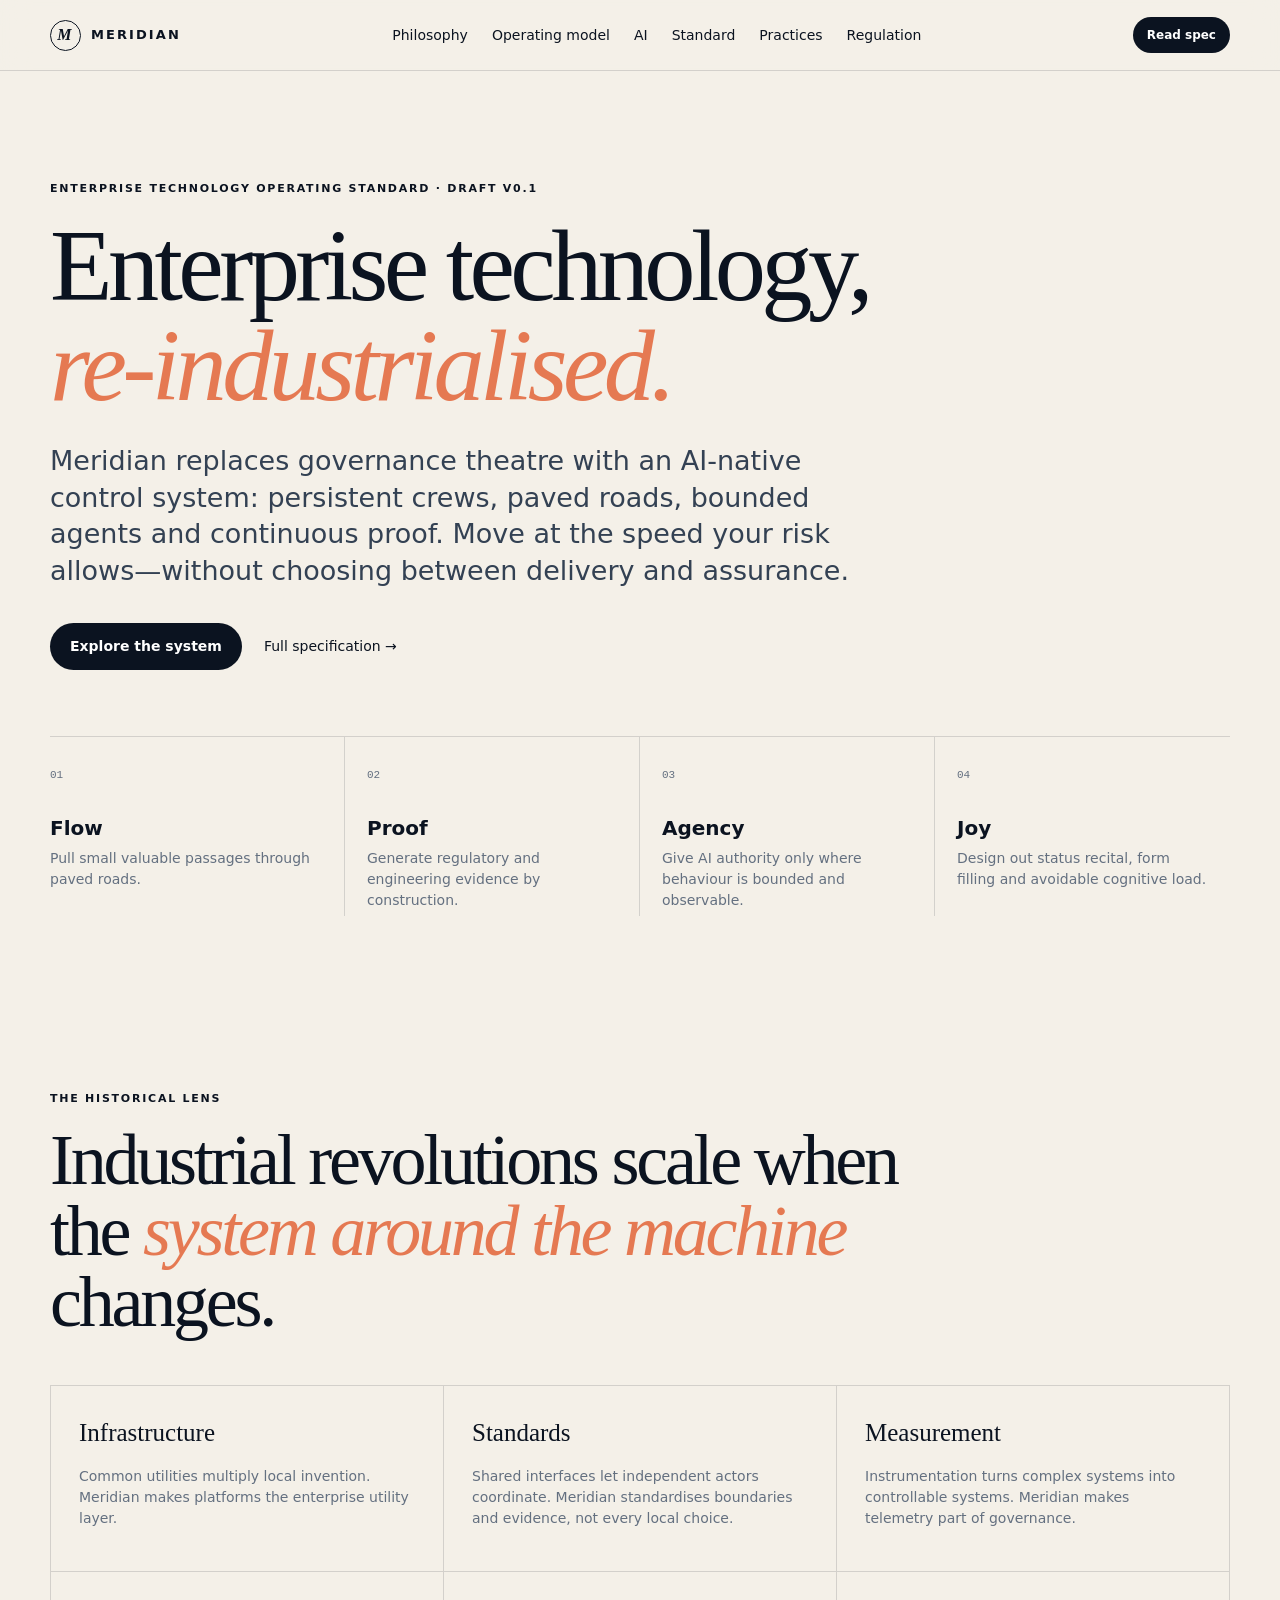
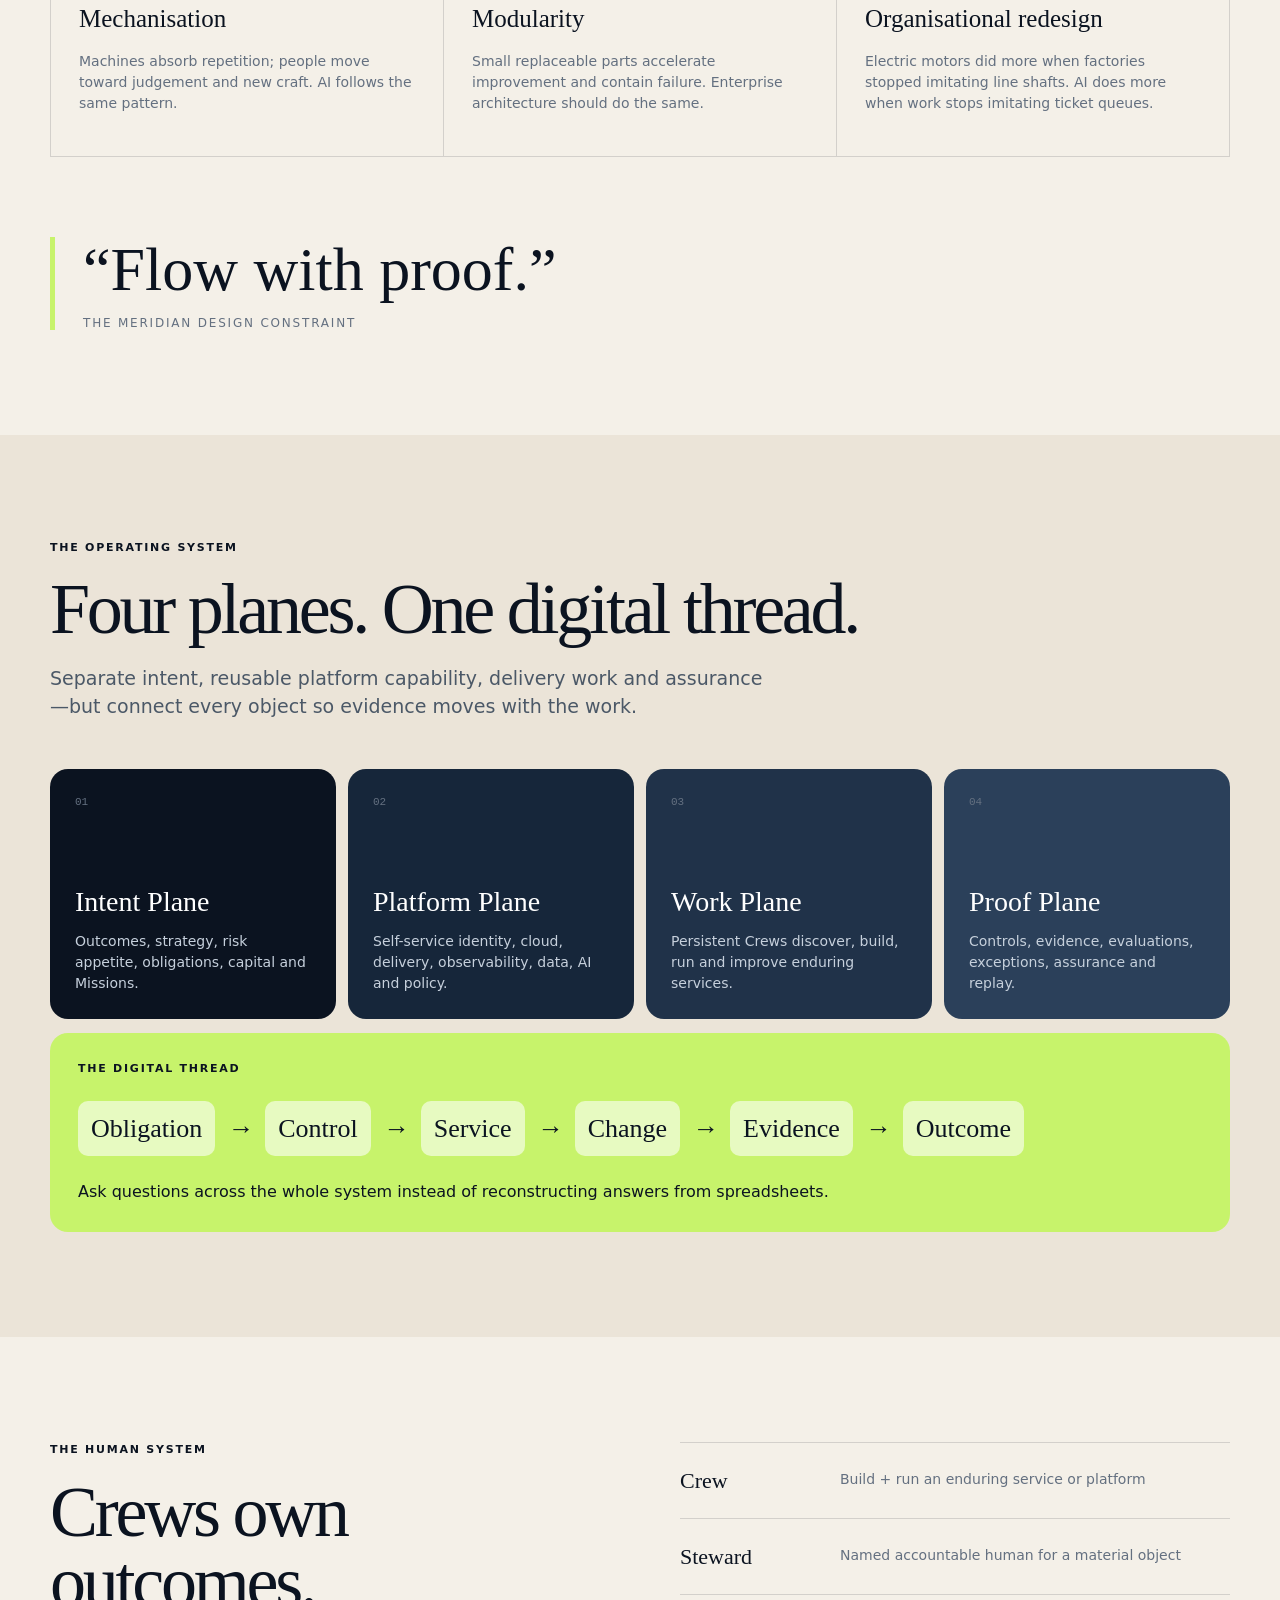
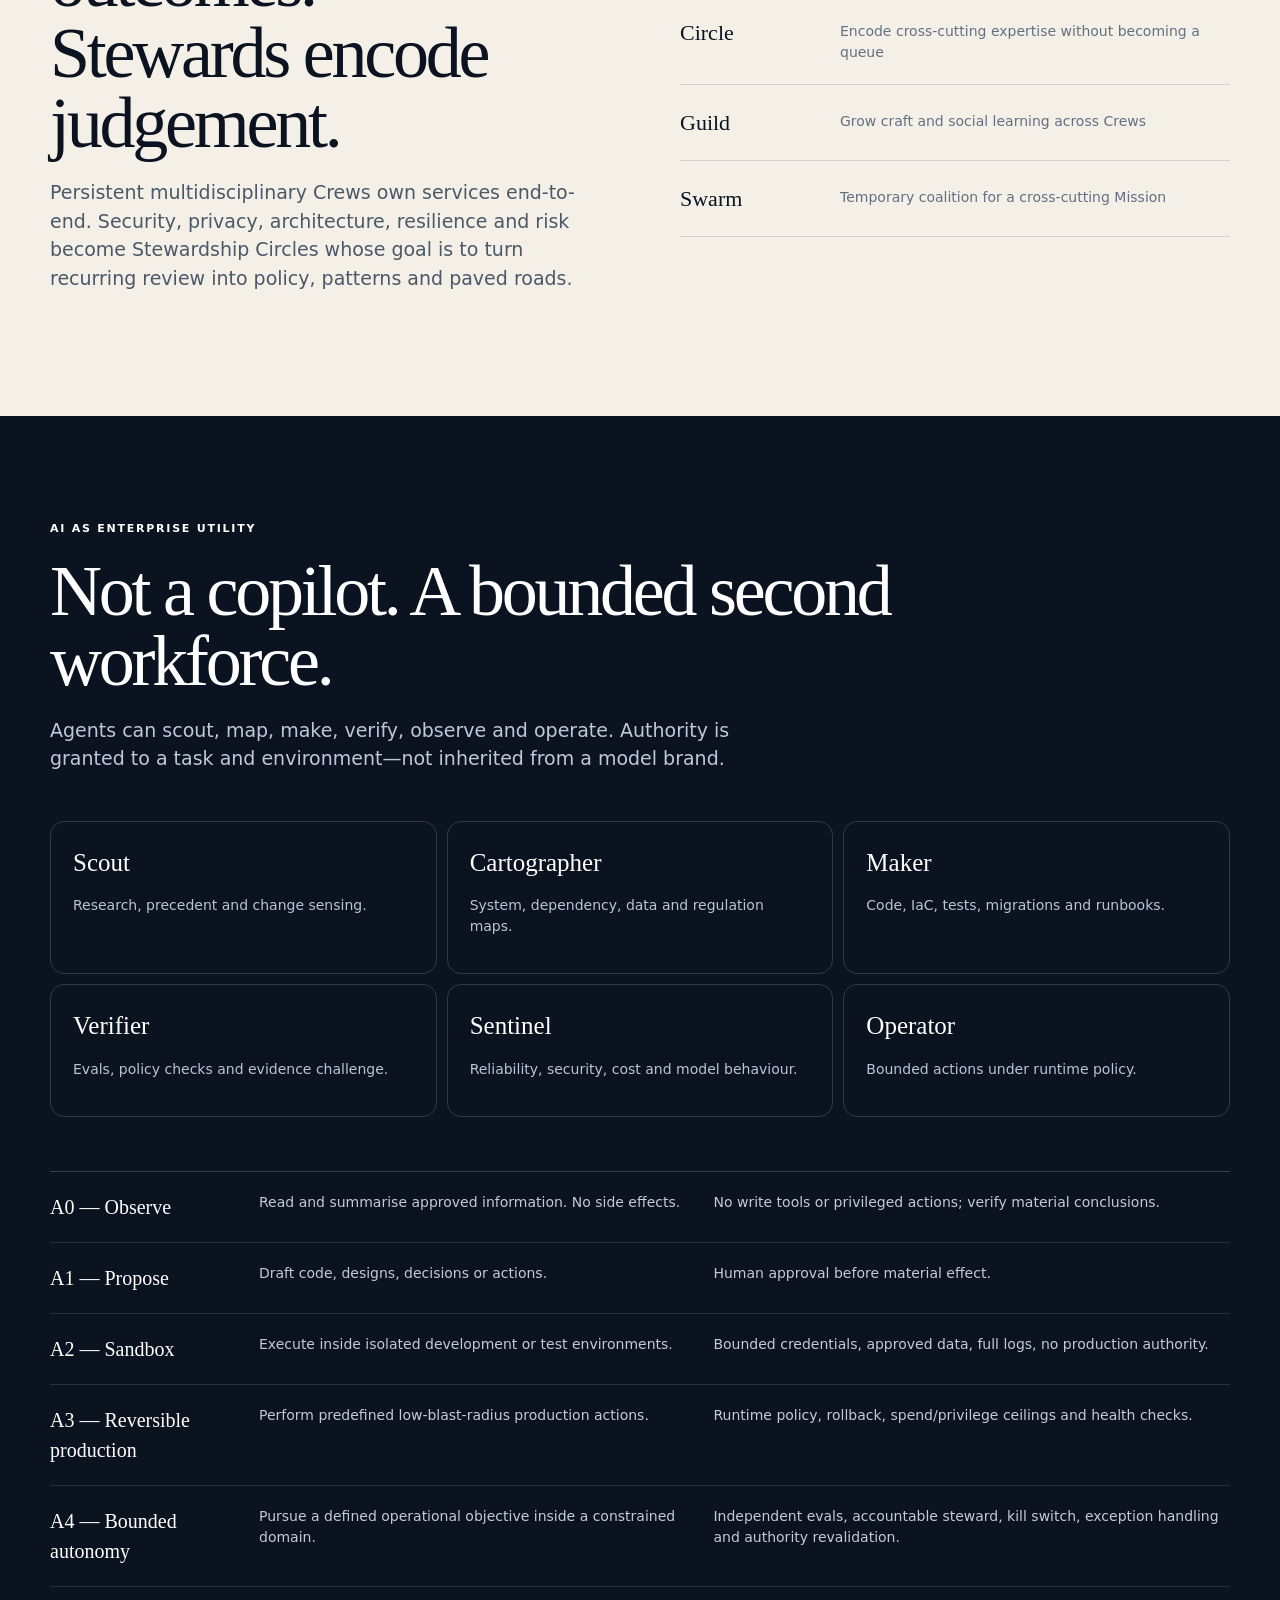
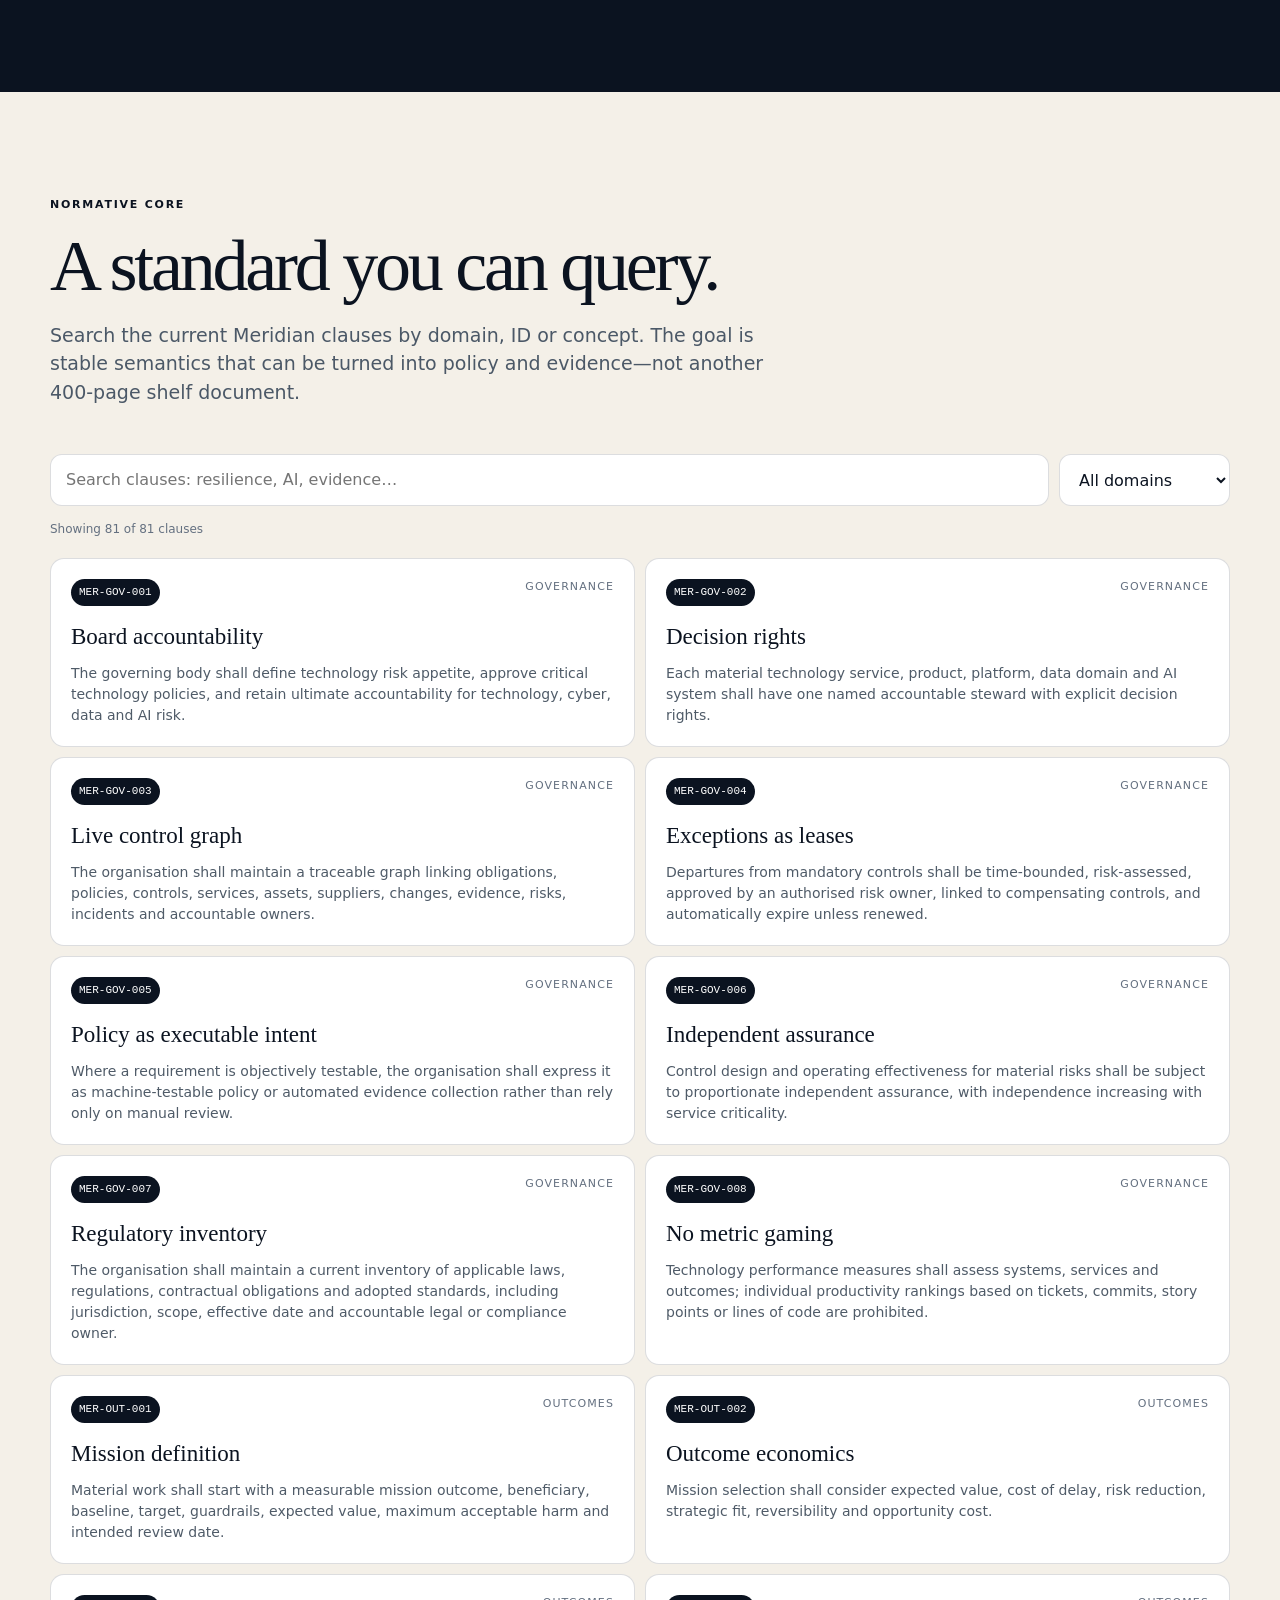
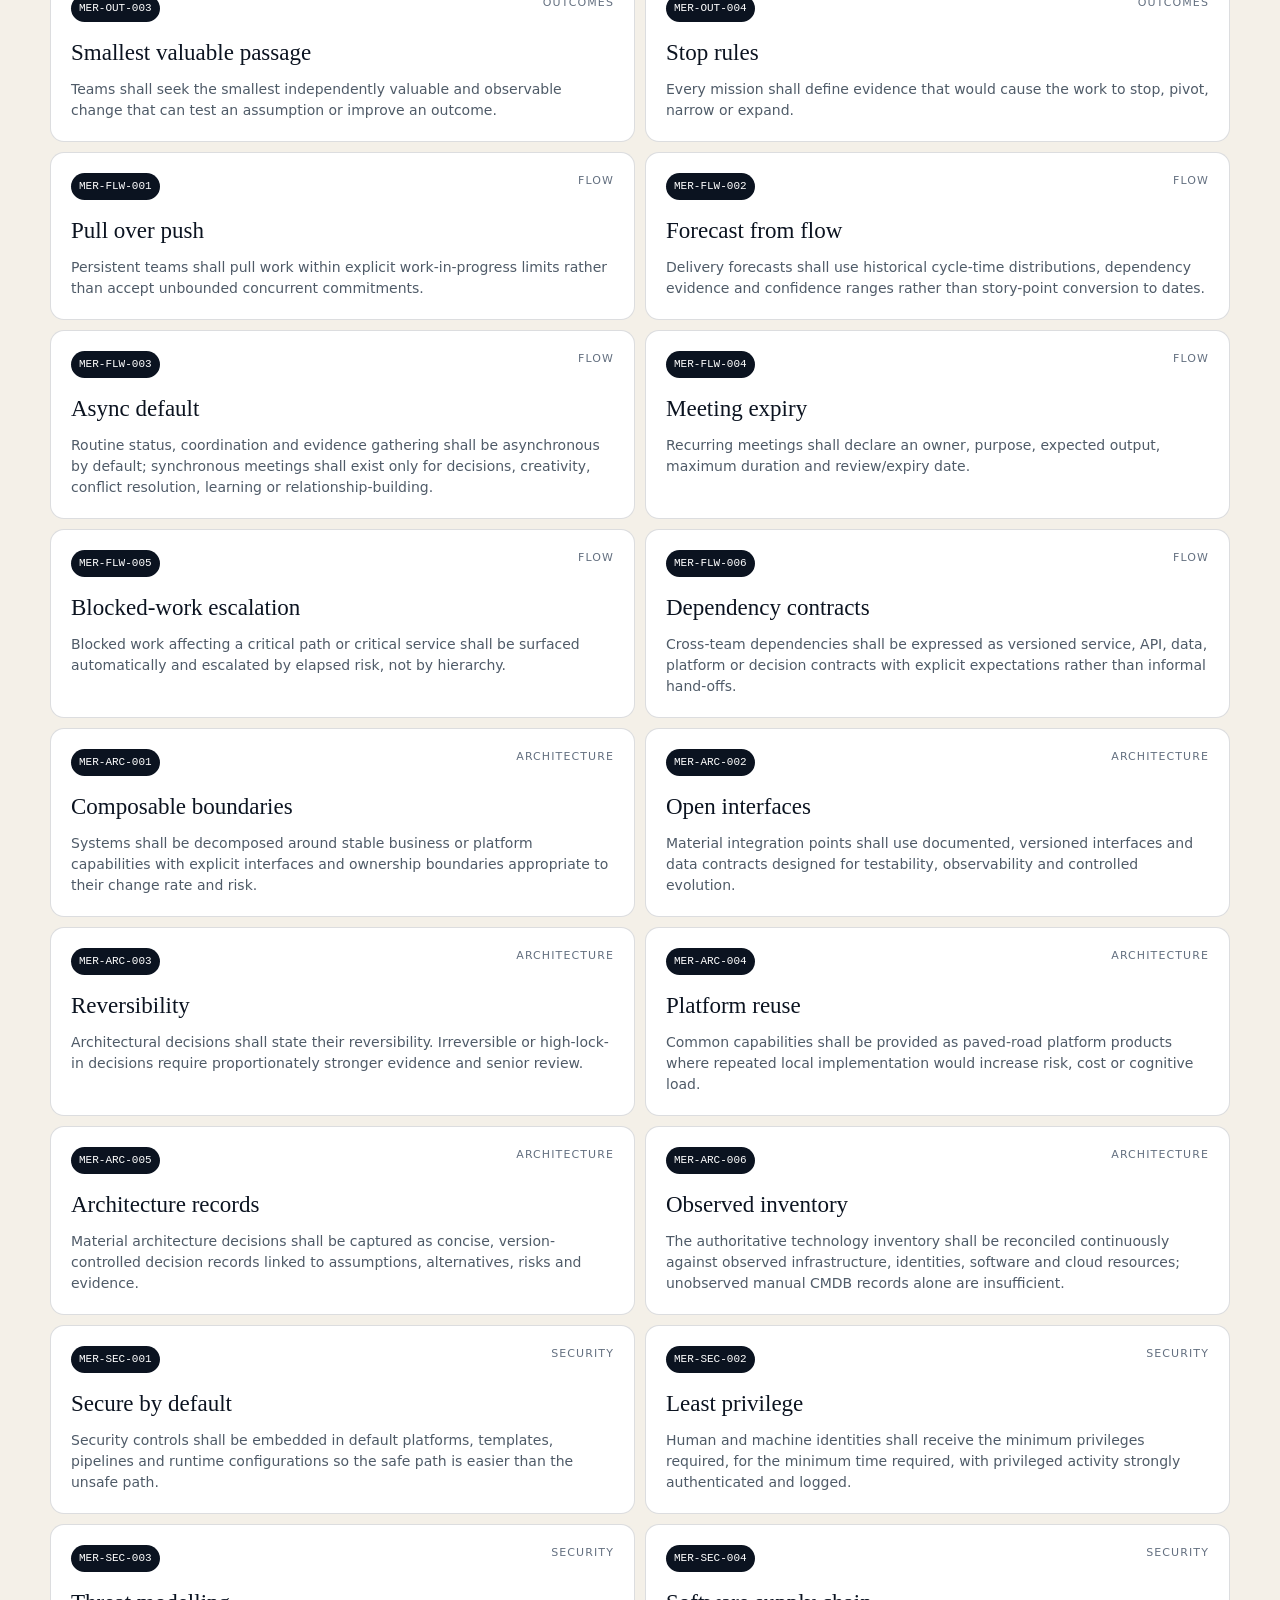
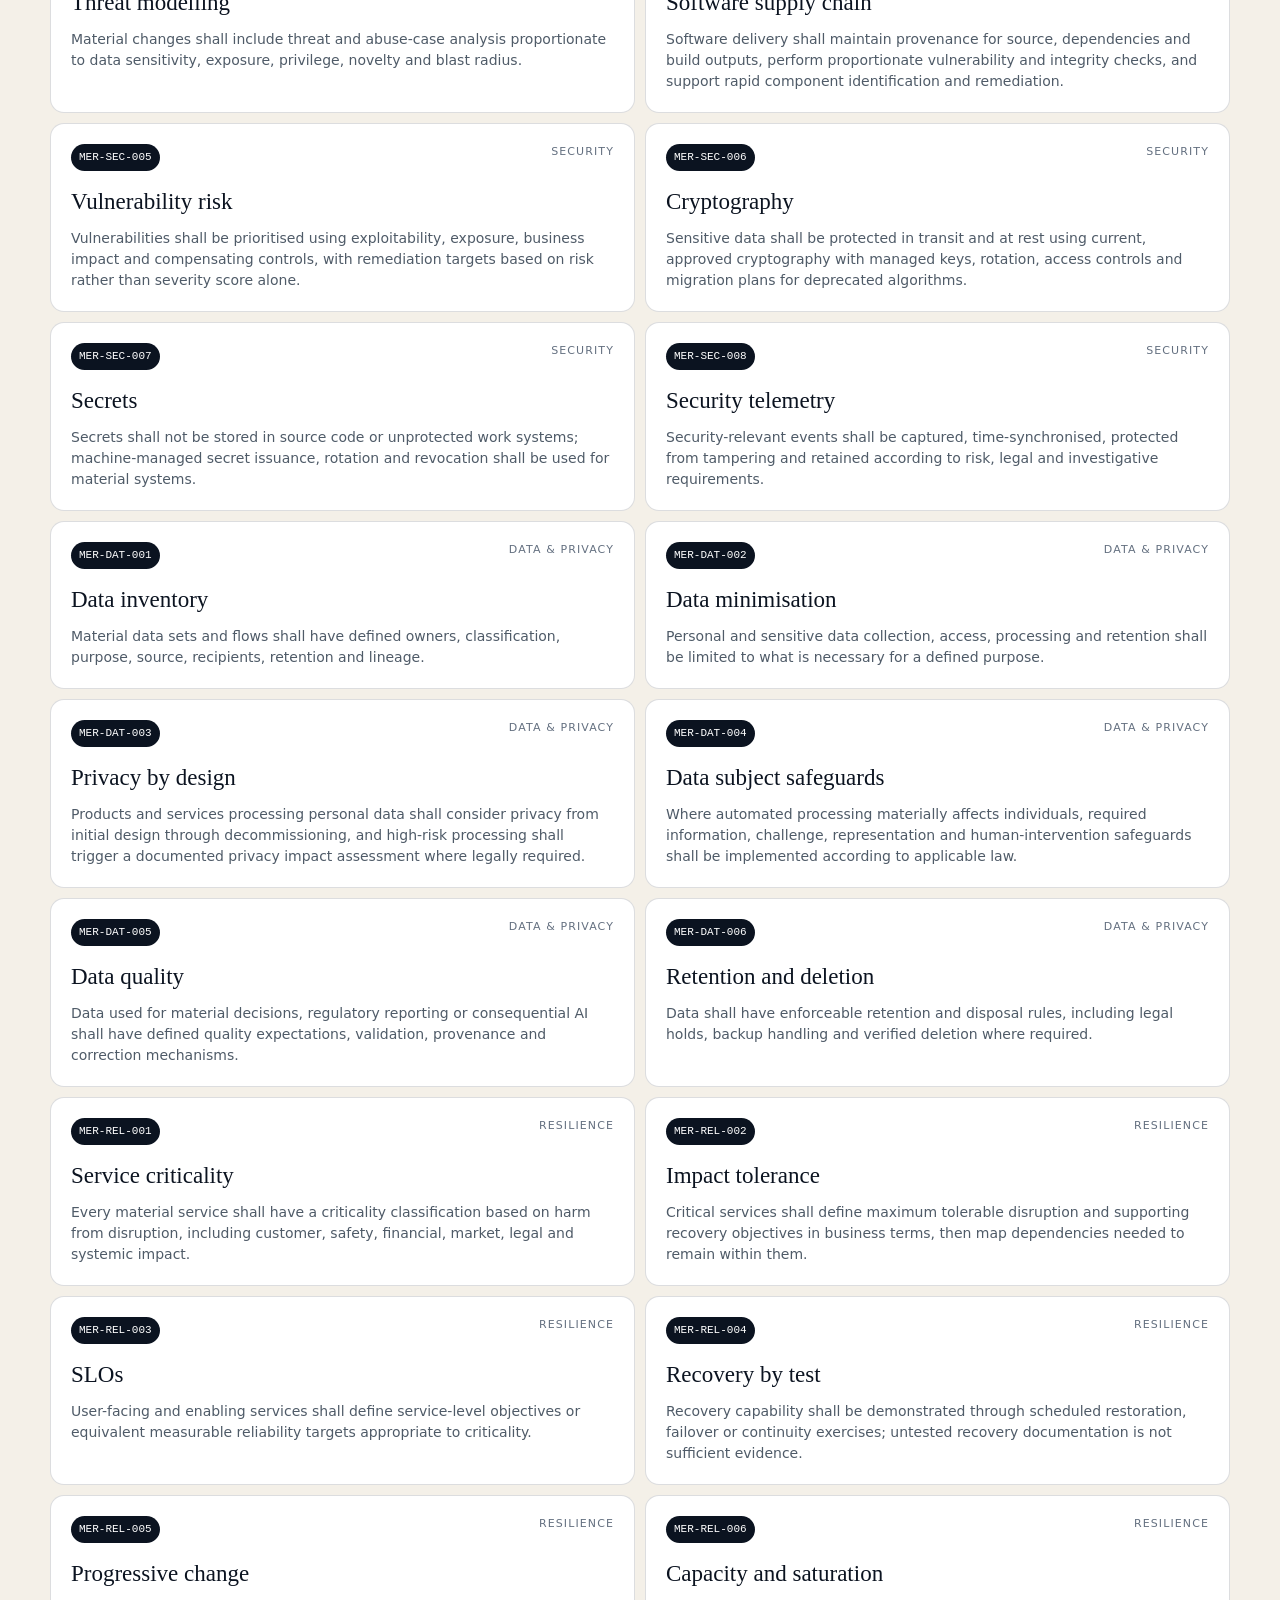
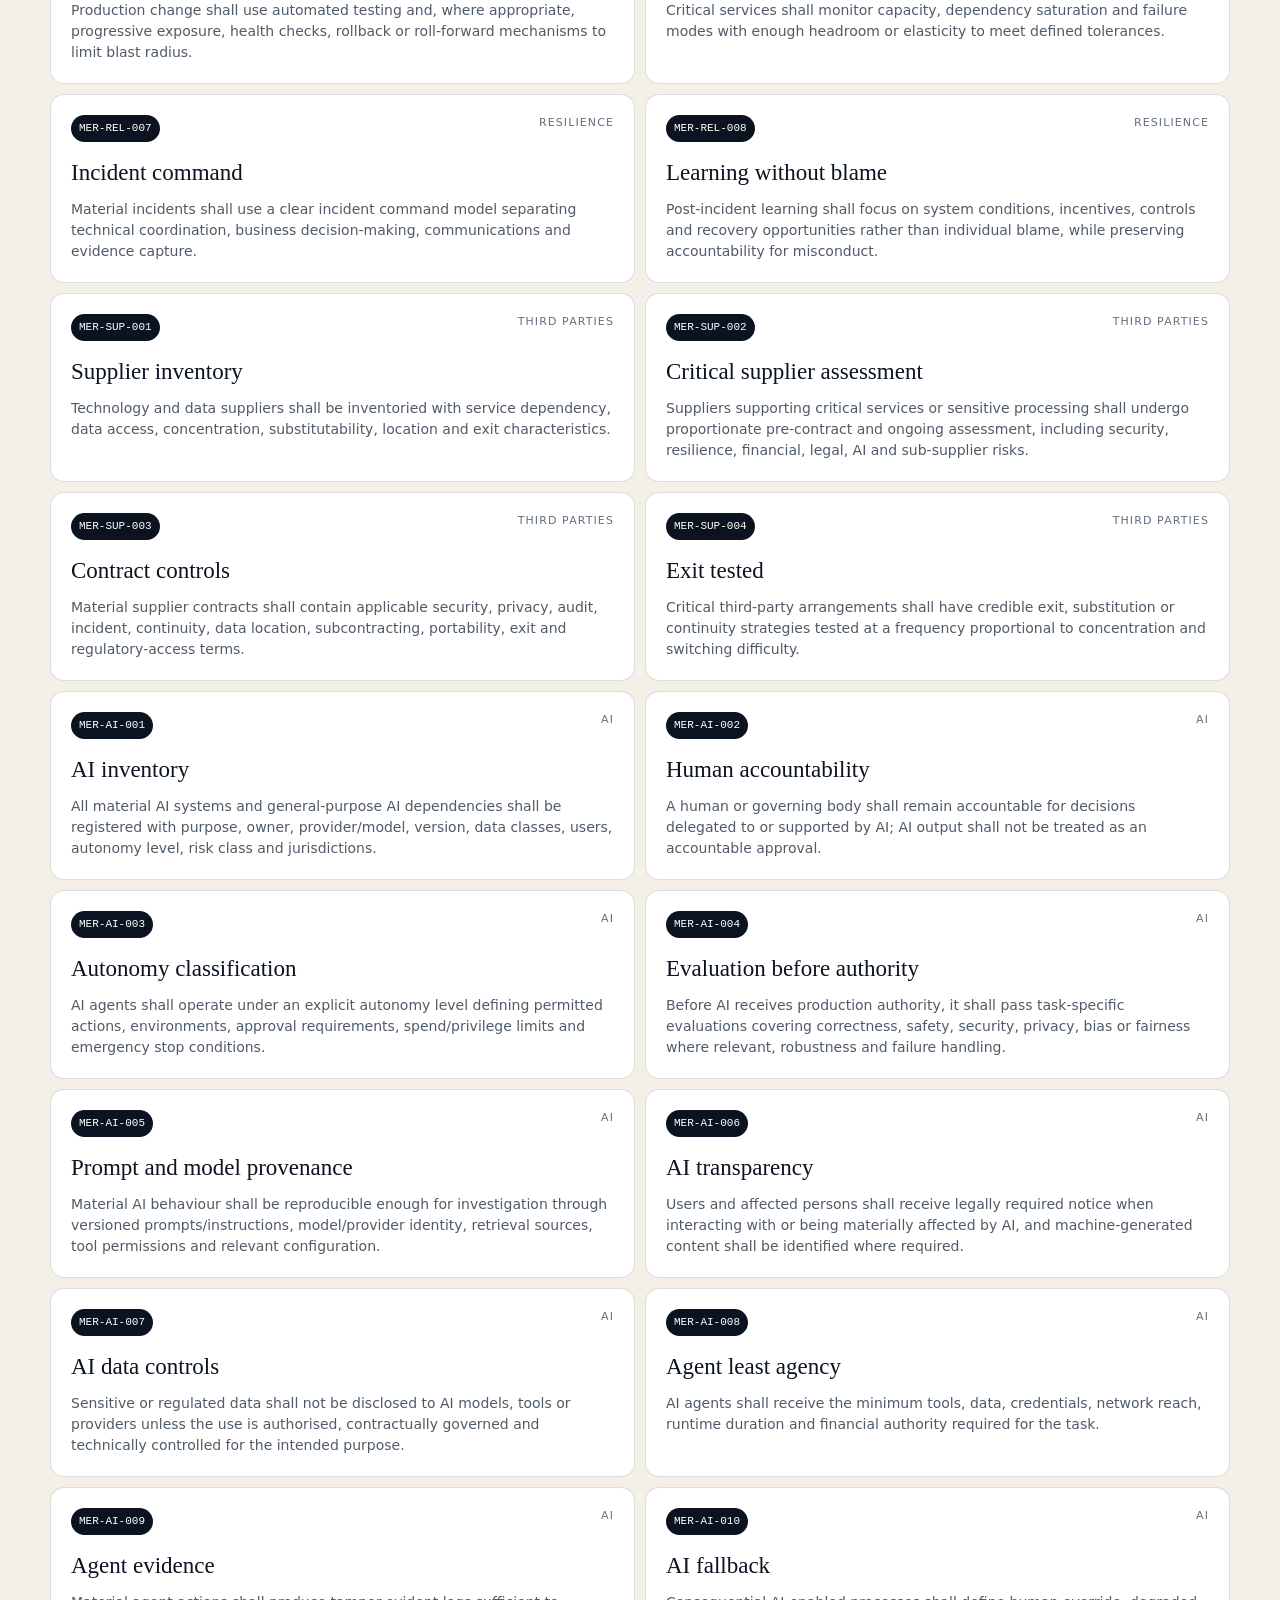
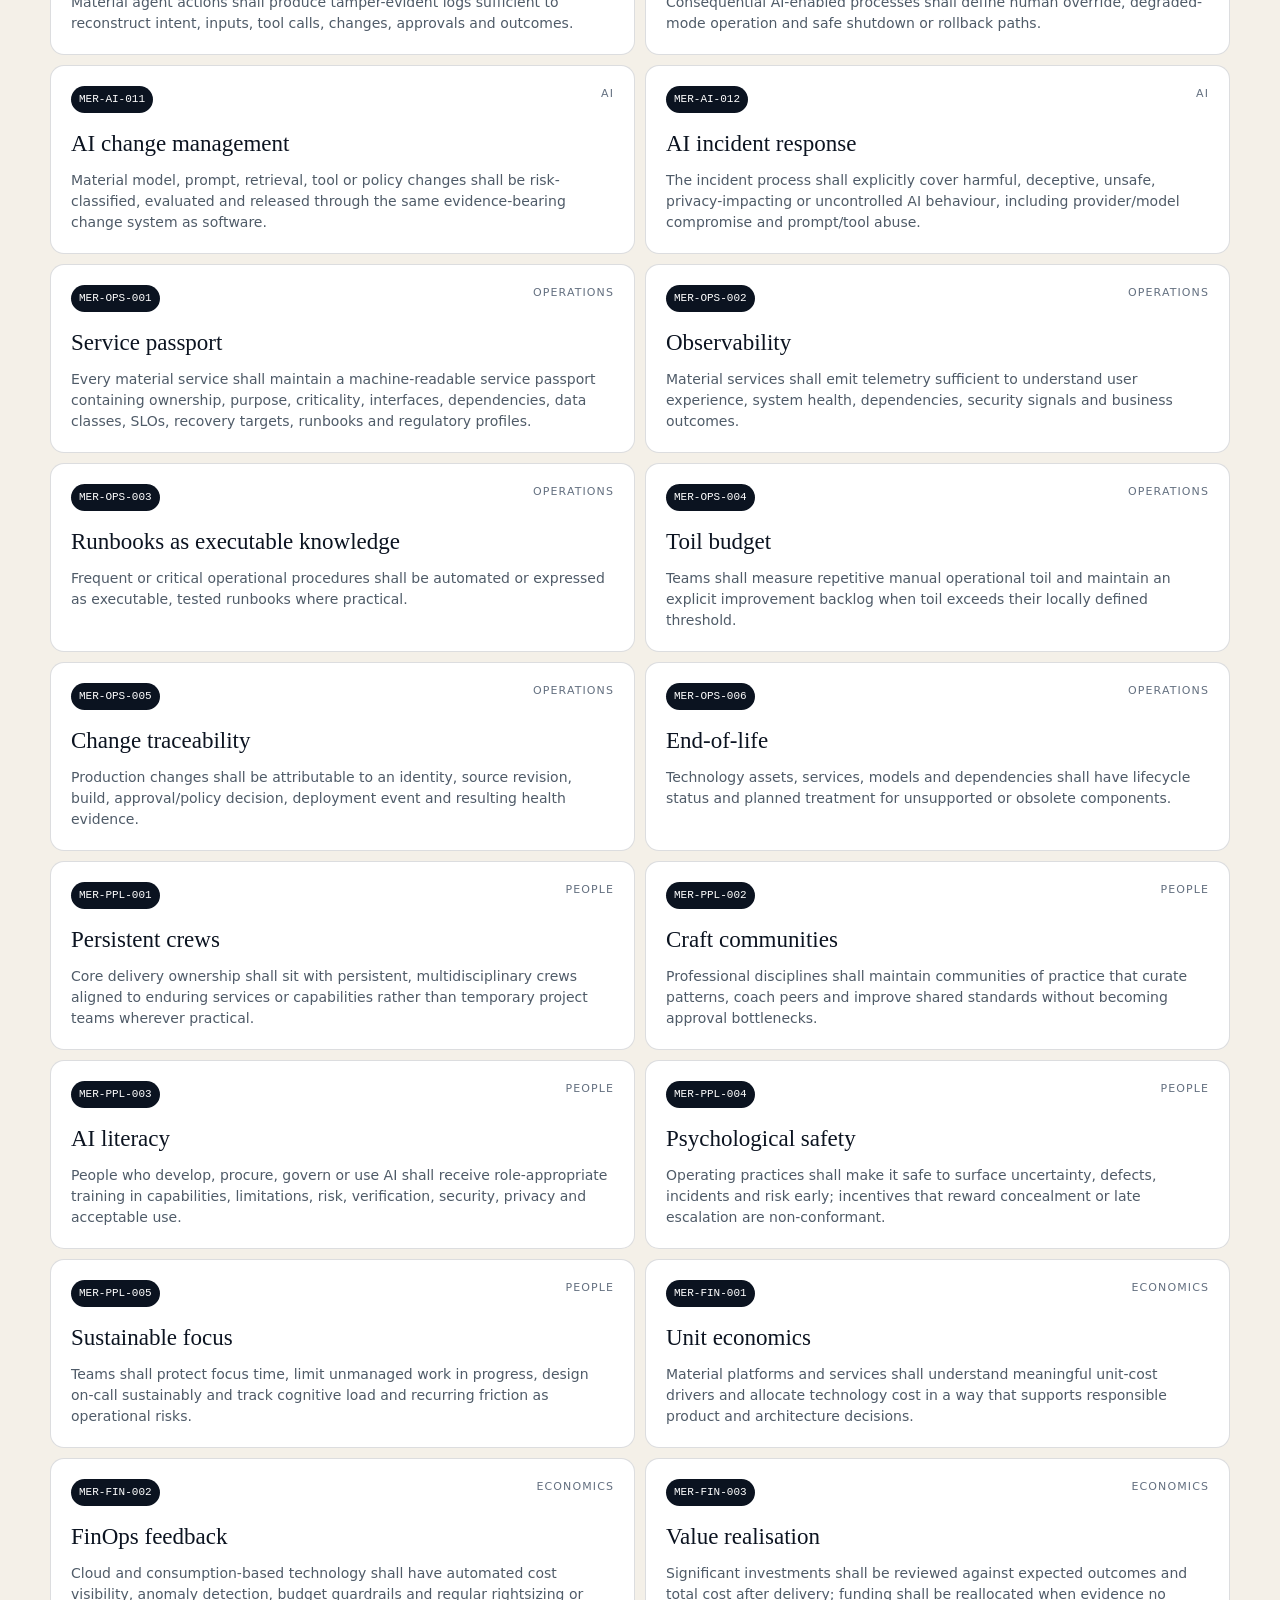
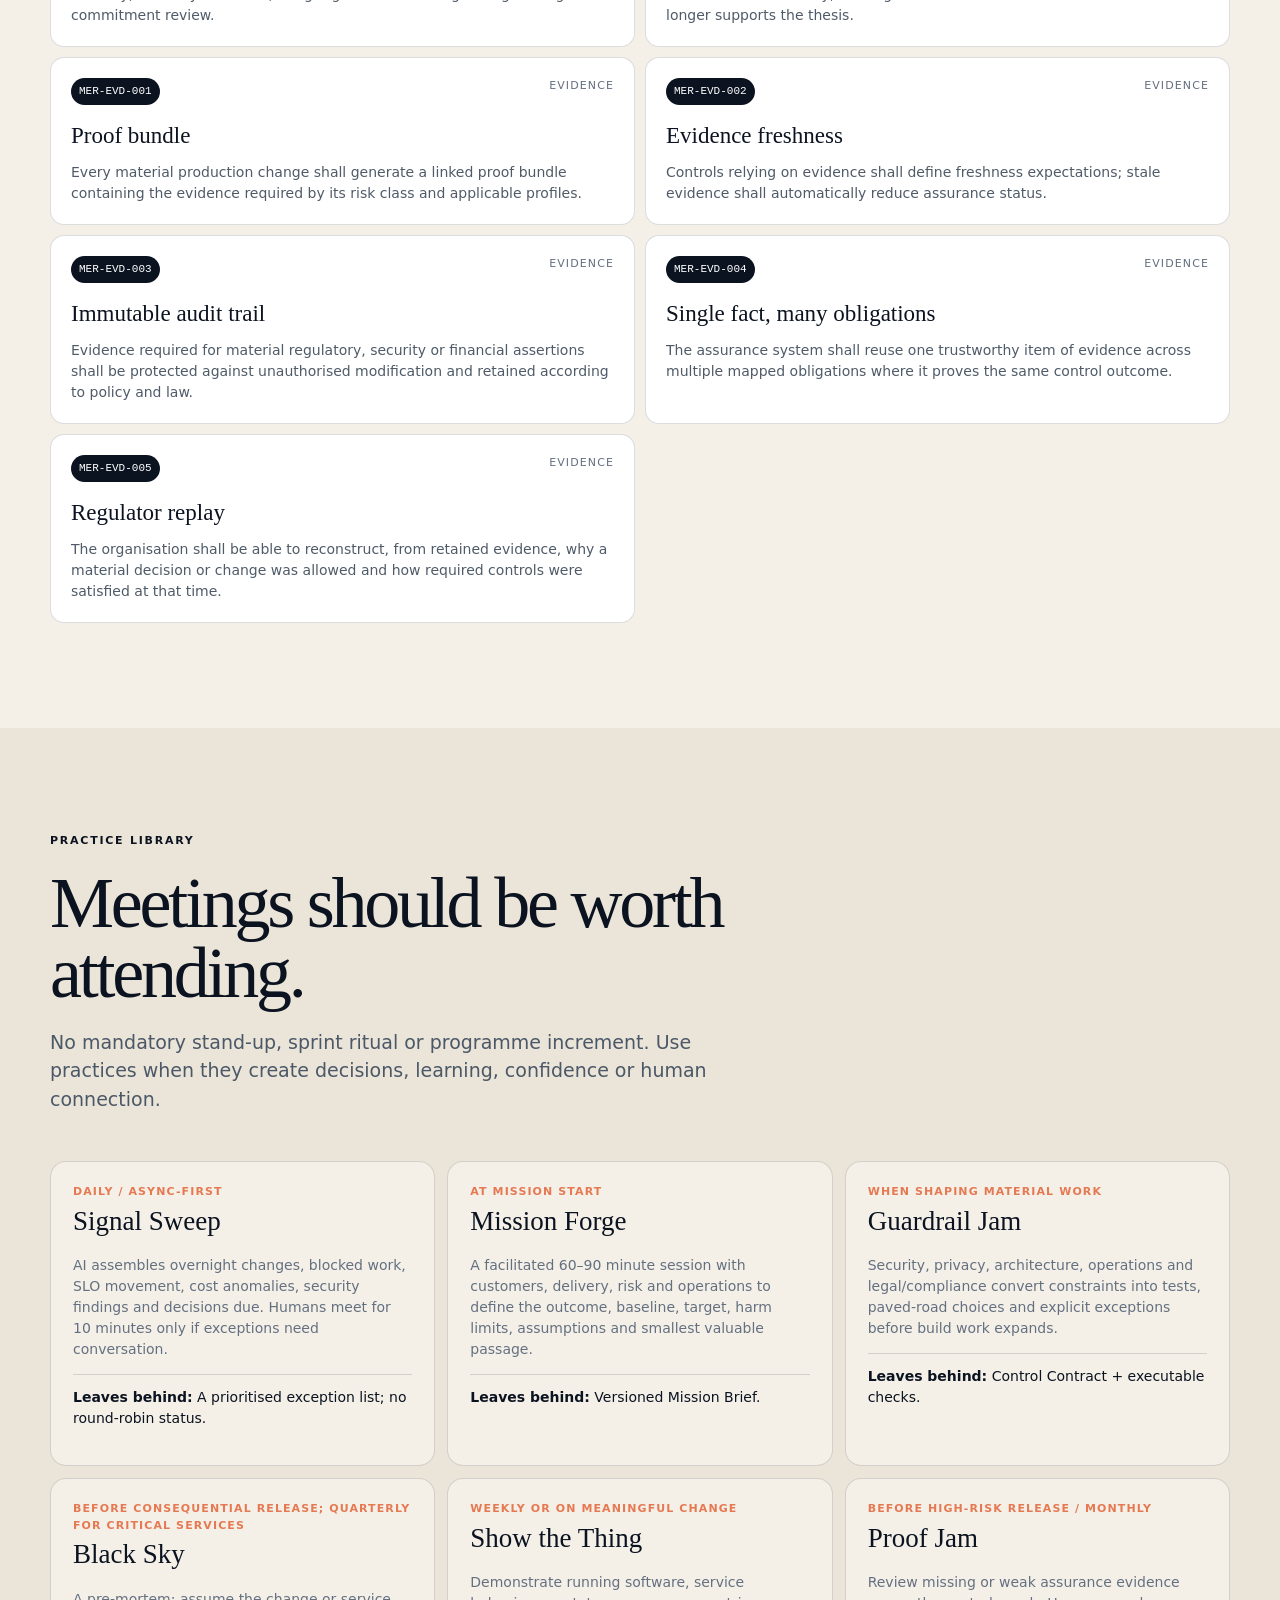
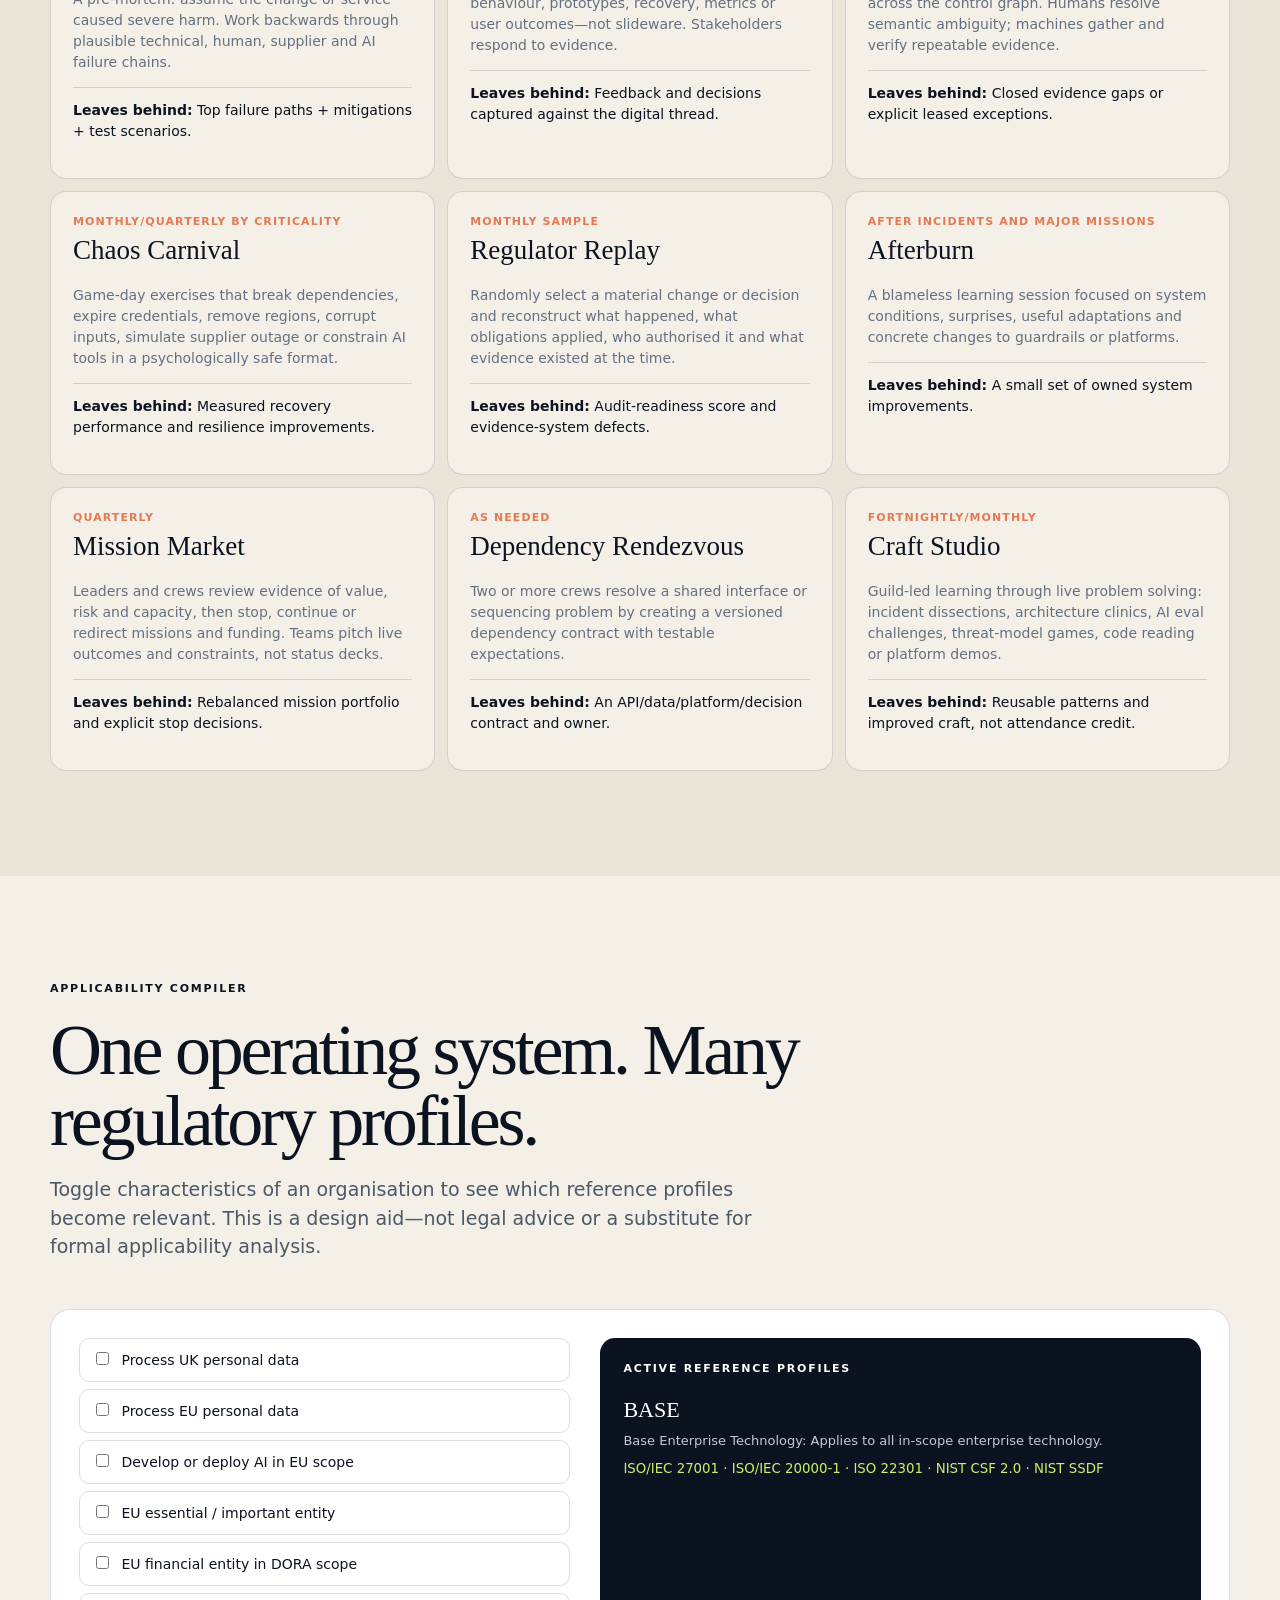
==== index.html @ 450c7ae4 "init" ====
<!doctype html>
<html lang="en">
<head>
  <meta charset="utf-8">
  <meta name="viewport" content="width=device-width, initial-scale=1">
  <meta name="description" content="Meridian Standard — an AI-native enterprise technology operating standard built around flow with proof.">
  <title>Meridian Standard — Flow with proof</title>
  <link rel="stylesheet" href="styles.css">
</head>
<body>
  <header class="nav-wrap">
    <nav class="nav shell">
      <a class="brand" href="#top" aria-label="Meridian home"><span class="mark">M</span><span>MERIDIAN</span></a>
      <div class="nav-links">
        <a href="#philosophy">Philosophy</a><a href="#model">Operating model</a><a href="#ai">AI</a><a href="#standard">Standard</a><a href="#practices">Practices</a><a href="#profiles">Regulation</a>
      </div>
      <a class="pill small" href="specification.html">Read spec</a>
    </nav>
  </header>

  <main id="top">
    <section class="hero shell">
      <div class="eyebrow">Enterprise technology operating standard · Draft v0.1</div>
      <h1>Enterprise technology,<br><em>re-industrialised.</em></h1>
      <p class="lede">Meridian replaces governance theatre with an AI-native control system: persistent crews, paved roads, bounded agents and continuous proof. Move at the speed your risk allows—without choosing between delivery and assurance.</p>
      <div class="hero-actions"><a class="pill" href="#model">Explore the system</a><a class="text-link" href="specification.html">Full specification →</a></div>
      <div class="hero-grid">
        <div><span>01</span><strong>Flow</strong><p>Pull small valuable passages through paved roads.</p></div>
        <div><span>02</span><strong>Proof</strong><p>Generate regulatory and engineering evidence by construction.</p></div>
        <div><span>03</span><strong>Agency</strong><p>Give AI authority only where behaviour is bounded and observable.</p></div>
        <div><span>04</span><strong>Joy</strong><p>Design out status recital, form filling and avoidable cognitive load.</p></div>
      </div>
    </section>

    <section id="philosophy" class="section shell">
      <div class="section-head"><div class="eyebrow">The historical lens</div><h2>Industrial revolutions scale when the <em>system around the machine</em> changes.</h2></div>
      <div class="history-grid">
        <article><b>Infrastructure</b><p>Common utilities multiply local invention. Meridian makes platforms the enterprise utility layer.</p></article>
        <article><b>Standards</b><p>Shared interfaces let independent actors coordinate. Meridian standardises boundaries and evidence, not every local choice.</p></article>
        <article><b>Measurement</b><p>Instrumentation turns complex systems into controllable systems. Meridian makes telemetry part of governance.</p></article>
        <article><b>Mechanisation</b><p>Machines absorb repetition; people move toward judgement and new craft. AI follows the same pattern.</p></article>
        <article><b>Modularity</b><p>Small replaceable parts accelerate improvement and contain failure. Enterprise architecture should do the same.</p></article>
        <article><b>Organisational redesign</b><p>Electric motors did more when factories stopped imitating line shafts. AI does more when work stops imitating ticket queues.</p></article>
      </div>
      <blockquote>“Flow with proof.” <span>The Meridian design constraint</span></blockquote>
    </section>

    <section id="model" class="section alt">
      <div class="shell">
        <div class="section-head"><div class="eyebrow">The operating system</div><h2>Four planes. One digital thread.</h2><p>Separate intent, reusable platform capability, delivery work and assurance—but connect every object so evidence moves with the work.</p></div>
        <div class="planes">
          <article><span>01</span><h3>Intent Plane</h3><p>Outcomes, strategy, risk appetite, obligations, capital and Missions.</p></article>
          <article><span>02</span><h3>Platform Plane</h3><p>Self-service identity, cloud, delivery, observability, data, AI and policy.</p></article>
          <article><span>03</span><h3>Work Plane</h3><p>Persistent Crews discover, build, run and improve enduring services.</p></article>
          <article><span>04</span><h3>Proof Plane</h3><p>Controls, evidence, evaluations, exceptions, assurance and replay.</p></article>
        </div>
        <div class="thread">
          <div class="thread-title">THE DIGITAL THREAD</div>
          <div class="thread-nodes"><span>Obligation</span><i>→</i><span>Control</span><i>→</i><span>Service</span><i>→</i><span>Change</span><i>→</i><span>Evidence</span><i>→</i><span>Outcome</span></div>
          <p>Ask questions across the whole system instead of reconstructing answers from spreadsheets.</p>
        </div>
      </div>
    </section>

    <section class="section shell">
      <div class="split">
        <div><div class="eyebrow">The human system</div><h2>Crews own outcomes.<br>Stewards encode judgement.</h2><p>Persistent multidisciplinary Crews own services end-to-end. Security, privacy, architecture, resilience and risk become Stewardship Circles whose goal is to turn recurring review into policy, patterns and paved roads.</p></div>
        <div class="roles">
          <div><strong>Crew</strong><span>Build + run an enduring service or platform</span></div>
          <div><strong>Steward</strong><span>Named accountable human for a material object</span></div>
          <div><strong>Circle</strong><span>Encode cross-cutting expertise without becoming a queue</span></div>
          <div><strong>Guild</strong><span>Grow craft and social learning across Crews</span></div>
          <div><strong>Swarm</strong><span>Temporary coalition for a cross-cutting Mission</span></div>
        </div>
      </div>
    </section>

    <section id="ai" class="section ai-section">
      <div class="shell">
        <div class="section-head"><div class="eyebrow">AI as enterprise utility</div><h2>Not a copilot. A bounded second workforce.</h2><p>Agents can scout, map, make, verify, observe and operate. Authority is granted to a task and environment—not inherited from a model brand.</p></div>
        <div class="agent-grid">
          <article><b>Scout</b><p>Research, precedent and change sensing.</p></article><article><b>Cartographer</b><p>System, dependency, data and regulation maps.</p></article><article><b>Maker</b><p>Code, IaC, tests, migrations and runbooks.</p></article><article><b>Verifier</b><p>Evals, policy checks and evidence challenge.</p></article><article><b>Sentinel</b><p>Reliability, security, cost and model behaviour.</p></article><article><b>Operator</b><p>Bounded actions under runtime policy.</p></article>
        </div>
        <div class="autonomy" id="autonomy"></div>
      </div>
    </section>

    <section id="standard" class="section shell">
      <div class="section-head"><div class="eyebrow">Normative core</div><h2>A standard you can query.</h2><p>Search the current Meridian clauses by domain, ID or concept. The goal is stable semantics that can be turned into policy and evidence—not another 400-page shelf document.</p></div>
      <div class="standard-tools"><input id="clauseSearch" type="search" placeholder="Search clauses: resilience, AI, evidence…" aria-label="Search Meridian clauses"><select id="domainFilter" aria-label="Filter by domain"><option value="">All domains</option></select></div>
      <div id="clauseCount" class="count"></div>
      <div id="clauseGrid" class="clause-grid"></div>
    </section>

    <section id="practices" class="section alt">
      <div class="shell">
        <div class="section-head"><div class="eyebrow">Practice library</div><h2>Meetings should be worth attending.</h2><p>No mandatory stand-up, sprint ritual or programme increment. Use practices when they create decisions, learning, confidence or human connection.</p></div>
        <div id="practiceGrid" class="practice-grid"></div>
      </div>
    </section>

    <section id="profiles" class="section shell">
      <div class="section-head"><div class="eyebrow">Applicability compiler</div><h2>One operating system. Many regulatory profiles.</h2><p>Toggle characteristics of an organisation to see which reference profiles become relevant. This is a design aid—not legal advice or a substitute for formal applicability analysis.</p></div>
      <div class="profile-builder">
        <div class="checks">
          <label><input type="checkbox" data-profile="UK-DATA"> Process UK personal data</label>
          <label><input type="checkbox" data-profile="EU-DATA"> Process EU personal data</label>
          <label><input type="checkbox" data-profile="EU-AI"> Develop or deploy AI in EU scope</label>
          <label><input type="checkbox" data-profile="EU-NIS2"> EU essential / important entity</label>
          <label><input type="checkbox" data-profile="EU-DORA"> EU financial entity in DORA scope</label>
          <label><input type="checkbox" data-profile="UK-FS"> UK FCA / PRA resilience scope</label>
          <label><input type="checkbox" data-profile="UK-NIS"> UK NIS / critical digital scope</label>
          <label><input type="checkbox" data-profile="PAY"> Handle payment-card data</label>
          <label><input type="checkbox" data-profile="US-PUBLIC"> SEC reporting company</label>
          <label><input type="checkbox" data-profile="US-HEALTH"> Handle US ePHI in HIPAA scope</label>
          <label><input type="checkbox" data-profile="AU-APRA"> APRA-regulated entity</label>
          <label><input type="checkbox" data-profile="CA-OSFI"> OSFI-regulated financial institution</label>
          <label><input type="checkbox" data-profile="SG-MAS"> MAS-regulated financial institution</label>
        </div>
        <div class="profile-output"><div class="mini-label">ACTIVE REFERENCE PROFILES</div><div id="profileOutput"></div></div>
      </div>
    </section>

    <section class="section manifesto">
      <div class="shell">
        <div class="eyebrow">The 100-year bet</div>
        <h2>Tools will change. The invariants should not.</h2>
        <p>Purpose. Small reversible change. Explicit interfaces. Observable systems. Human accountability. Tested resilience. Reusable proof. Continuous learning. These survived steam, electricity and computing—and they are strong bets for whatever follows AI.</p>
        <a class="pill" href="specification.html">Read the complete Meridian Standard</a>
      </div>
    </section>
  </main>

  <footer><div class="shell footer-grid"><div><div class="brand"><span class="mark">M</span><span>MERIDIAN</span></div><p>Enterprise Technology Operating Standard · Draft v0.1 · 26 Aug 2026</p></div><div><p>Original conceptual framework. Regulatory mappings require qualified legal/compliance validation.</p><a href="regulatory-profiles.json">Profiles JSON</a> · <a href="standard-clauses.json">Clauses JSON</a> · <a href="meridian.schema.json">Schema</a></div></div></footer>

  <script>window.MERIDIAN_CLAUSES = [{"id": "MER-GOV-001", "domain": "Governance", "title": "Board accountability", "text": "The governing body shall define technology risk appetite, approve critical technology policies, and retain ultimate accountability for technology, cyber, data and AI risk."}, {"id": "MER-GOV-002", "domain": "Governance", "title": "Decision rights", "text": "Each material technology service, product, platform, data domain and AI system shall have one named accountable steward with explicit decision rights."}, {"id": "MER-GOV-003", "domain": "Governance", "title": "Live control graph", "text": "The organisation shall maintain a traceable graph linking obligations, policies, controls, services, assets, suppliers, changes, evidence, risks, incidents and accountable owners."}, {"id": "MER-GOV-004", "domain": "Governance", "title": "Exceptions as leases", "text": "Departures from mandatory controls shall be time-bounded, risk-assessed, approved by an authorised risk owner, linked to compensating controls, and automatically expire unless renewed."}, {"id": "MER-GOV-005", "domain": "Governance", "title": "Policy as executable intent", "text": "Where a requirement is objectively testable, the organisation shall express it as machine-testable policy or automated evidence collection rather than rely only on manual review."}, {"id": "MER-GOV-006", "domain": "Governance", "title": "Independent assurance", "text": "Control design and operating effectiveness for material risks shall be subject to proportionate independent assurance, with independence increasing with service criticality."}, {"id": "MER-GOV-007", "domain": "Governance", "title": "Regulatory inventory", "text": "The organisation shall maintain a current inventory of applicable laws, regulations, contractual obligations and adopted standards, including jurisdiction, scope, effective date and accountable legal or compliance owner."}, {"id": "MER-GOV-008", "domain": "Governance", "title": "No metric gaming", "text": "Technology performance measures shall assess systems, services and outcomes; individual productivity rankings based on tickets, commits, story points or lines of code are prohibited."}, {"id": "MER-OUT-001", "domain": "Outcomes", "title": "Mission definition", "text": "Material work shall start with a measurable mission outcome, beneficiary, baseline, target, guardrails, expected value, maximum acceptable harm and intended review date."}, {"id": "MER-OUT-002", "domain": "Outcomes", "title": "Outcome economics", "text": "Mission selection shall consider expected value, cost of delay, risk reduction, strategic fit, reversibility and opportunity cost."}, {"id": "MER-OUT-003", "domain": "Outcomes", "title": "Smallest valuable passage", "text": "Teams shall seek the smallest independently valuable and observable change that can test an assumption or improve an outcome."}, {"id": "MER-OUT-004", "domain": "Outcomes", "title": "Stop rules", "text": "Every mission shall define evidence that would cause the work to stop, pivot, narrow or expand."}, {"id": "MER-FLW-001", "domain": "Flow", "title": "Pull over push", "text": "Persistent teams shall pull work within explicit work-in-progress limits rather than accept unbounded concurrent commitments."}, {"id": "MER-FLW-002", "domain": "Flow", "title": "Forecast from flow", "text": "Delivery forecasts shall use historical cycle-time distributions, dependency evidence and confidence ranges rather than story-point conversion to dates."}, {"id": "MER-FLW-003", "domain": "Flow", "title": "Async default", "text": "Routine status, coordination and evidence gathering shall be asynchronous by default; synchronous meetings shall exist only for decisions, creativity, conflict resolution, learning or relationship-building."}, {"id": "MER-FLW-004", "domain": "Flow", "title": "Meeting expiry", "text": "Recurring meetings shall declare an owner, purpose, expected output, maximum duration and review/expiry date."}, {"id": "MER-FLW-005", "domain": "Flow", "title": "Blocked-work escalation", "text": "Blocked work affecting a critical path or critical service shall be surfaced automatically and escalated by elapsed risk, not by hierarchy."}, {"id": "MER-FLW-006", "domain": "Flow", "title": "Dependency contracts", "text": "Cross-team dependencies shall be expressed as versioned service, API, data, platform or decision contracts with explicit expectations rather than informal hand-offs."}, {"id": "MER-ARC-001", "domain": "Architecture", "title": "Composable boundaries", "text": "Systems shall be decomposed around stable business or platform capabilities with explicit interfaces and ownership boundaries appropriate to their change rate and risk."}, {"id": "MER-ARC-002", "domain": "Architecture", "title": "Open interfaces", "text": "Material integration points shall use documented, versioned interfaces and data contracts designed for testability, observability and controlled evolution."}, {"id": "MER-ARC-003", "domain": "Architecture", "title": "Reversibility", "text": "Architectural decisions shall state their reversibility. Irreversible or high-lock-in decisions require proportionately stronger evidence and senior review."}, {"id": "MER-ARC-004", "domain": "Architecture", "title": "Platform reuse", "text": "Common capabilities shall be provided as paved-road platform products where repeated local implementation would increase risk, cost or cognitive load."}, {"id": "MER-ARC-005", "domain": "Architecture", "title": "Architecture records", "text": "Material architecture decisions shall be captured as concise, version-controlled decision records linked to assumptions, alternatives, risks and evidence."}, {"id": "MER-ARC-006", "domain": "Architecture", "title": "Observed inventory", "text": "The authoritative technology inventory shall be reconciled continuously against observed infrastructure, identities, software and cloud resources; unobserved manual CMDB records alone are insufficient."}, {"id": "MER-SEC-001", "domain": "Security", "title": "Secure by default", "text": "Security controls shall be embedded in default platforms, templates, pipelines and runtime configurations so the safe path is easier than the unsafe path."}, {"id": "MER-SEC-002", "domain": "Security", "title": "Least privilege", "text": "Human and machine identities shall receive the minimum privileges required, for the minimum time required, with privileged activity strongly authenticated and logged."}, {"id": "MER-SEC-003", "domain": "Security", "title": "Threat modelling", "text": "Material changes shall include threat and abuse-case analysis proportionate to data sensitivity, exposure, privilege, novelty and blast radius."}, {"id": "MER-SEC-004", "domain": "Security", "title": "Software supply chain", "text": "Software delivery shall maintain provenance for source, dependencies and build outputs, perform proportionate vulnerability and integrity checks, and support rapid component identification and remediation."}, {"id": "MER-SEC-005", "domain": "Security", "title": "Vulnerability risk", "text": "Vulnerabilities shall be prioritised using exploitability, exposure, business impact and compensating controls, with remediation targets based on risk rather than severity score alone."}, {"id": "MER-SEC-006", "domain": "Security", "title": "Cryptography", "text": "Sensitive data shall be protected in transit and at rest using current, approved cryptography with managed keys, rotation, access controls and migration plans for deprecated algorithms."}, {"id": "MER-SEC-007", "domain": "Security", "title": "Secrets", "text": "Secrets shall not be stored in source code or unprotected work systems; machine-managed secret issuance, rotation and revocation shall be used for material systems."}, {"id": "MER-SEC-008", "domain": "Security", "title": "Security telemetry", "text": "Security-relevant events shall be captured, time-synchronised, protected from tampering and retained according to risk, legal and investigative requirements."}, {"id": "MER-DAT-001", "domain": "Data & Privacy", "title": "Data inventory", "text": "Material data sets and flows shall have defined owners, classification, purpose, source, recipients, retention and lineage."}, {"id": "MER-DAT-002", "domain": "Data & Privacy", "title": "Data minimisation", "text": "Personal and sensitive data collection, access, processing and retention shall be limited to what is necessary for a defined purpose."}, {"id": "MER-DAT-003", "domain": "Data & Privacy", "title": "Privacy by design", "text": "Products and services processing personal data shall consider privacy from initial design through decommissioning, and high-risk processing shall trigger a documented privacy impact assessment where legally required."}, {"id": "MER-DAT-004", "domain": "Data & Privacy", "title": "Data subject safeguards", "text": "Where automated processing materially affects individuals, required information, challenge, representation and human-intervention safeguards shall be implemented according to applicable law."}, {"id": "MER-DAT-005", "domain": "Data & Privacy", "title": "Data quality", "text": "Data used for material decisions, regulatory reporting or consequential AI shall have defined quality expectations, validation, provenance and correction mechanisms."}, {"id": "MER-DAT-006", "domain": "Data & Privacy", "title": "Retention and deletion", "text": "Data shall have enforceable retention and disposal rules, including legal holds, backup handling and verified deletion where required."}, {"id": "MER-REL-001", "domain": "Resilience", "title": "Service criticality", "text": "Every material service shall have a criticality classification based on harm from disruption, including customer, safety, financial, market, legal and systemic impact."}, {"id": "MER-REL-002", "domain": "Resilience", "title": "Impact tolerance", "text": "Critical services shall define maximum tolerable disruption and supporting recovery objectives in business terms, then map dependencies needed to remain within them."}, {"id": "MER-REL-003", "domain": "Resilience", "title": "SLOs", "text": "User-facing and enabling services shall define service-level objectives or equivalent measurable reliability targets appropriate to criticality."}, {"id": "MER-REL-004", "domain": "Resilience", "title": "Recovery by test", "text": "Recovery capability shall be demonstrated through scheduled restoration, failover or continuity exercises; untested recovery documentation is not sufficient evidence."}, {"id": "MER-REL-005", "domain": "Resilience", "title": "Progressive change", "text": "Production change shall use automated testing and, where appropriate, progressive exposure, health checks, rollback or roll-forward mechanisms to limit blast radius."}, {"id": "MER-REL-006", "domain": "Resilience", "title": "Capacity and saturation", "text": "Critical services shall monitor capacity, dependency saturation and failure modes with enough headroom or elasticity to meet defined tolerances."}, {"id": "MER-REL-007", "domain": "Resilience", "title": "Incident command", "text": "Material incidents shall use a clear incident command model separating technical coordination, business decision-making, communications and evidence capture."}, {"id": "MER-REL-008", "domain": "Resilience", "title": "Learning without blame", "text": "Post-incident learning shall focus on system conditions, incentives, controls and recovery opportunities rather than individual blame, while preserving accountability for misconduct."}, {"id": "MER-SUP-001", "domain": "Third Parties", "title": "Supplier inventory", "text": "Technology and data suppliers shall be inventoried with service dependency, data access, concentration, substitutability, location and exit characteristics."}, {"id": "MER-SUP-002", "domain": "Third Parties", "title": "Critical supplier assessment", "text": "Suppliers supporting critical services or sensitive processing shall undergo proportionate pre-contract and ongoing assessment, including security, resilience, financial, legal, AI and sub-supplier risks."}, {"id": "MER-SUP-003", "domain": "Third Parties", "title": "Contract controls", "text": "Material supplier contracts shall contain applicable security, privacy, audit, incident, continuity, data location, subcontracting, portability, exit and regulatory-access terms."}, {"id": "MER-SUP-004", "domain": "Third Parties", "title": "Exit tested", "text": "Critical third-party arrangements shall have credible exit, substitution or continuity strategies tested at a frequency proportional to concentration and switching difficulty."}, {"id": "MER-AI-001", "domain": "AI", "title": "AI inventory", "text": "All material AI systems and general-purpose AI dependencies shall be registered with purpose, owner, provider/model, version, data classes, users, autonomy level, risk class and jurisdictions."}, {"id": "MER-AI-002", "domain": "AI", "title": "Human accountability", "text": "A human or governing body shall remain accountable for decisions delegated to or supported by AI; AI output shall not be treated as an accountable approval."}, {"id": "MER-AI-003", "domain": "AI", "title": "Autonomy classification", "text": "AI agents shall operate under an explicit autonomy level defining permitted actions, environments, approval requirements, spend/privilege limits and emergency stop conditions."}, {"id": "MER-AI-004", "domain": "AI", "title": "Evaluation before authority", "text": "Before AI receives production authority, it shall pass task-specific evaluations covering correctness, safety, security, privacy, bias or fairness where relevant, robustness and failure handling."}, {"id": "MER-AI-005", "domain": "AI", "title": "Prompt and model provenance", "text": "Material AI behaviour shall be reproducible enough for investigation through versioned prompts/instructions, model/provider identity, retrieval sources, tool permissions and relevant configuration."}, {"id": "MER-AI-006", "domain": "AI", "title": "AI transparency", "text": "Users and affected persons shall receive legally required notice when interacting with or being materially affected by AI, and machine-generated content shall be identified where required."}, {"id": "MER-AI-007", "domain": "AI", "title": "AI data controls", "text": "Sensitive or regulated data shall not be disclosed to AI models, tools or providers unless the use is authorised, contractually governed and technically controlled for the intended purpose."}, {"id": "MER-AI-008", "domain": "AI", "title": "Agent least agency", "text": "AI agents shall receive the minimum tools, data, credentials, network reach, runtime duration and financial authority required for the task."}, {"id": "MER-AI-009", "domain": "AI", "title": "Agent evidence", "text": "Material agent actions shall produce tamper-evident logs sufficient to reconstruct intent, inputs, tool calls, changes, approvals and outcomes."}, {"id": "MER-AI-010", "domain": "AI", "title": "AI fallback", "text": "Consequential AI-enabled processes shall define human override, degraded-mode operation and safe shutdown or rollback paths."}, {"id": "MER-AI-011", "domain": "AI", "title": "AI change management", "text": "Material model, prompt, retrieval, tool or policy changes shall be risk-classified, evaluated and released through the same evidence-bearing change system as software."}, {"id": "MER-AI-012", "domain": "AI", "title": "AI incident response", "text": "The incident process shall explicitly cover harmful, deceptive, unsafe, privacy-impacting or uncontrolled AI behaviour, including provider/model compromise and prompt/tool abuse."}, {"id": "MER-OPS-001", "domain": "Operations", "title": "Service passport", "text": "Every material service shall maintain a machine-readable service passport containing ownership, purpose, criticality, interfaces, dependencies, data classes, SLOs, recovery targets, runbooks and regulatory profiles."}, {"id": "MER-OPS-002", "domain": "Operations", "title": "Observability", "text": "Material services shall emit telemetry sufficient to understand user experience, system health, dependencies, security signals and business outcomes."}, {"id": "MER-OPS-003", "domain": "Operations", "title": "Runbooks as executable knowledge", "text": "Frequent or critical operational procedures shall be automated or expressed as executable, tested runbooks where practical."}, {"id": "MER-OPS-004", "domain": "Operations", "title": "Toil budget", "text": "Teams shall measure repetitive manual operational toil and maintain an explicit improvement backlog when toil exceeds their locally defined threshold."}, {"id": "MER-OPS-005", "domain": "Operations", "title": "Change traceability", "text": "Production changes shall be attributable to an identity, source revision, build, approval/policy decision, deployment event and resulting health evidence."}, {"id": "MER-OPS-006", "domain": "Operations", "title": "End-of-life", "text": "Technology assets, services, models and dependencies shall have lifecycle status and planned treatment for unsupported or obsolete components."}, {"id": "MER-PPL-001", "domain": "People", "title": "Persistent crews", "text": "Core delivery ownership shall sit with persistent, multidisciplinary crews aligned to enduring services or capabilities rather than temporary project teams wherever practical."}, {"id": "MER-PPL-002", "domain": "People", "title": "Craft communities", "text": "Professional disciplines shall maintain communities of practice that curate patterns, coach peers and improve shared standards without becoming approval bottlenecks."}, {"id": "MER-PPL-003", "domain": "People", "title": "AI literacy", "text": "People who develop, procure, govern or use AI shall receive role-appropriate training in capabilities, limitations, risk, verification, security, privacy and acceptable use."}, {"id": "MER-PPL-004", "domain": "People", "title": "Psychological safety", "text": "Operating practices shall make it safe to surface uncertainty, defects, incidents and risk early; incentives that reward concealment or late escalation are non-conformant."}, {"id": "MER-PPL-005", "domain": "People", "title": "Sustainable focus", "text": "Teams shall protect focus time, limit unmanaged work in progress, design on-call sustainably and track cognitive load and recurring friction as operational risks."}, {"id": "MER-FIN-001", "domain": "Economics", "title": "Unit economics", "text": "Material platforms and services shall understand meaningful unit-cost drivers and allocate technology cost in a way that supports responsible product and architecture decisions."}, {"id": "MER-FIN-002", "domain": "Economics", "title": "FinOps feedback", "text": "Cloud and consumption-based technology shall have automated cost visibility, anomaly detection, budget guardrails and regular rightsizing or commitment review."}, {"id": "MER-FIN-003", "domain": "Economics", "title": "Value realisation", "text": "Significant investments shall be reviewed against expected outcomes and total cost after delivery; funding shall be reallocated when evidence no longer supports the thesis."}, {"id": "MER-EVD-001", "domain": "Evidence", "title": "Proof bundle", "text": "Every material production change shall generate a linked proof bundle containing the evidence required by its risk class and applicable profiles."}, {"id": "MER-EVD-002", "domain": "Evidence", "title": "Evidence freshness", "text": "Controls relying on evidence shall define freshness expectations; stale evidence shall automatically reduce assurance status."}, {"id": "MER-EVD-003", "domain": "Evidence", "title": "Immutable audit trail", "text": "Evidence required for material regulatory, security or financial assertions shall be protected against unauthorised modification and retained according to policy and law."}, {"id": "MER-EVD-004", "domain": "Evidence", "title": "Single fact, many obligations", "text": "The assurance system shall reuse one trustworthy item of evidence across multiple mapped obligations where it proves the same control outcome."}, {"id": "MER-EVD-005", "domain": "Evidence", "title": "Regulator replay", "text": "The organisation shall be able to reconstruct, from retained evidence, why a material decision or change was allowed and how required controls were satisfied at that time."}]; window.MERIDIAN_PROFILES = {"BASE": {"name": "Base Enterprise Technology", "description": "Applies to all in-scope enterprise technology.", "sources": ["ISO/IEC 27001", "ISO/IEC 20000-1", "ISO 22301", "NIST CSF 2.0", "NIST SSDF"], "emphasis": ["Governance", "Security", "Resilience", "Operations", "Evidence", "People"]}, "UK-DATA": {"name": "UK Personal Data", "description": "Activate for UK GDPR / Data Protection Act / DUAA-regulated personal data processing.", "sources": ["UK GDPR", "Data Protection Act 2018", "Data (Use and Access) Act 2025", "ICO accountability and privacy-by-design guidance"], "emphasis": ["Data & Privacy", "Security", "Evidence", "AI"]}, "EU-DATA": {"name": "EU Personal Data", "description": "Activate for EU GDPR-regulated processing.", "sources": ["EU GDPR"], "emphasis": ["Data & Privacy", "Security", "Evidence", "Third Parties"]}, "EU-AI": {"name": "EU AI Act", "description": "Activate for AI systems or GPAI within EU AI Act territorial/material scope.", "sources": ["Regulation (EU) 2024/1689 and amendments", "European Commission AI Act guidance"], "emphasis": ["AI", "Data & Privacy", "Governance", "Evidence", "People"]}, "EU-NIS2": {"name": "EU NIS2", "description": "Activate for essential/important entities in Member States transposing NIS2.", "sources": ["Directive (EU) 2022/2555 and national transposition"], "emphasis": ["Governance", "Security", "Resilience", "Third Parties", "People", "Evidence"]}, "EU-DORA": {"name": "EU Financial Services \u2014 DORA", "description": "Activate for financial entities within DORA scope and relevant ICT third-party arrangements.", "sources": ["Regulation (EU) 2022/2554", "DORA delegated/implementing acts"], "emphasis": ["Governance", "Resilience", "Third Parties", "Security", "Evidence", "Operations"]}, "UK-FS": {"name": "UK Financial Services Operational Resilience", "description": "Activate for firms within FCA/PRA operational-resilience rules and related supervisory expectations.", "sources": ["FCA PS21/3", "PRA PS6/21 / SS1/21", "UK financial-services requirements as applicable"], "emphasis": ["Resilience", "Governance", "Third Parties", "Evidence"]}, "UK-NIS": {"name": "UK NIS / Cyber Resilience", "description": "Activate for operators/digital providers under current UK NIS rules and track the Cyber Security and Resilience Bill as it progresses.", "sources": ["Network and Information Systems Regulations 2018", "NCSC CAF", "Cyber Security and Resilience Bill when/if enacted"], "emphasis": ["Security", "Resilience", "Governance", "Third Parties", "Evidence"]}, "PAY": {"name": "Payment Card", "description": "Activate for environments handling account/cardholder data within PCI DSS scope.", "sources": ["PCI DSS v4.0.1"], "emphasis": ["Security", "Data & Privacy", "Operations", "Evidence"]}, "US-PUBLIC": {"name": "US Public Company Cyber Disclosure", "description": "Activate for SEC registrants subject to cyber incident and governance disclosure requirements.", "sources": ["SEC cybersecurity risk management, strategy, governance and incident disclosure rules"], "emphasis": ["Governance", "Security", "Resilience", "Evidence"]}, "US-HEALTH": {"name": "US Health \u2014 HIPAA", "description": "Activate for HIPAA covered entities/business associates handling ePHI.", "sources": ["HIPAA Security Rule", "HITECH Act"], "emphasis": ["Security", "Data & Privacy", "Resilience", "Third Parties", "Evidence"]}, "AU-APRA": {"name": "Australia \u2014 APRA", "description": "Activate for APRA-regulated entities.", "sources": ["CPS 230 Operational Risk Management", "CPS 234 Information Security"], "emphasis": ["Governance", "Resilience", "Security", "Third Parties", "Evidence"]}, "CA-OSFI": {"name": "Canada \u2014 OSFI Technology & Cyber", "description": "Activate for federally regulated financial institutions subject to OSFI B-13 and related guidance.", "sources": ["OSFI Guideline B-13", "OSFI third-party/operational-risk guidance as applicable"], "emphasis": ["Governance", "Security", "Resilience", "Third Parties", "Evidence"]}, "SG-MAS": {"name": "Singapore \u2014 MAS Technology Risk", "description": "Activate for financial institutions subject to applicable MAS technology-risk notices/guidelines.", "sources": ["MAS Technology Risk Management Guidelines and applicable Notices"], "emphasis": ["Security", "Resilience", "Governance", "Third Parties", "Evidence"]}}; window.MERIDIAN_PRACTICES = [{"name": "Signal Sweep", "trigger": "Daily / async-first", "how": "AI assembles overnight changes, blocked work, SLO movement, cost anomalies, security findings and decisions due. Humans meet for 10 minutes only if exceptions need conversation.", "output": "A prioritised exception list; no round-robin status."}, {"name": "Mission Forge", "trigger": "At mission start", "how": "A facilitated 60\u201390 minute session with customers, delivery, risk and operations to define the outcome, baseline, target, harm limits, assumptions and smallest valuable passage.", "output": "Versioned Mission Brief."}, {"name": "Guardrail Jam", "trigger": "When shaping material work", "how": "Security, privacy, architecture, operations and legal/compliance convert constraints into tests, paved-road choices and explicit exceptions before build work expands.", "output": "Control Contract + executable checks."}, {"name": "Black Sky", "trigger": "Before consequential release; quarterly for critical services", "how": "A pre-mortem: assume the change or service caused severe harm. Work backwards through plausible technical, human, supplier and AI failure chains.", "output": "Top failure paths + mitigations + test scenarios."}, {"name": "Show the Thing", "trigger": "Weekly or on meaningful change", "how": "Demonstrate running software, service behaviour, prototypes, recovery, metrics or user outcomes\u2014not slideware. Stakeholders respond to evidence.", "output": "Feedback and decisions captured against the digital thread."}, {"name": "Proof Jam", "trigger": "Before high-risk release / monthly", "how": "Review missing or weak assurance evidence across the control graph. Humans resolve semantic ambiguity; machines gather and verify repeatable evidence.", "output": "Closed evidence gaps or explicit leased exceptions."}, {"name": "Chaos Carnival", "trigger": "Monthly/quarterly by criticality", "how": "Game-day exercises that break dependencies, expire credentials, remove regions, corrupt inputs, simulate supplier outage or constrain AI tools in a psychologically safe format.", "output": "Measured recovery performance and resilience improvements."}, {"name": "Regulator Replay", "trigger": "Monthly sample", "how": "Randomly select a material change or decision and reconstruct what happened, what obligations applied, who authorised it and what evidence existed at the time.", "output": "Audit-readiness score and evidence-system defects."}, {"name": "Afterburn", "trigger": "After incidents and major missions", "how": "A blameless learning session focused on system conditions, surprises, useful adaptations and concrete changes to guardrails or platforms.", "output": "A small set of owned system improvements."}, {"name": "Mission Market", "trigger": "Quarterly", "how": "Leaders and crews review evidence of value, risk and capacity, then stop, continue or redirect missions and funding. Teams pitch live outcomes and constraints, not status decks.", "output": "Rebalanced mission portfolio and explicit stop decisions."}, {"name": "Dependency Rendezvous", "trigger": "As needed", "how": "Two or more crews resolve a shared interface or sequencing problem by creating a versioned dependency contract with testable expectations.", "output": "An API/data/platform/decision contract and owner."}, {"name": "Craft Studio", "trigger": "Fortnightly/monthly", "how": "Guild-led learning through live problem solving: incident dissections, architecture clinics, AI eval challenges, threat-model games, code reading or platform demos.", "output": "Reusable patterns and improved craft, not attendance credit."}];</script>
  <script src="app.js"></script>
</body>
</html>
---- styles.css ----
:root{--ink:#0b1320;--paper:#f4f0e8;--paper2:#ebe4d8;--acid:#c7f36b;--cyan:#62d8de;--rust:#e57952;--muted:#647080;--line:rgba(11,19,32,.14);--dark:#0b1320;--dark2:#121d2d;--white:#fff;--max:1180px}
*{box-sizing:border-box}html{scroll-behavior:smooth}body{margin:0;background:var(--paper);color:var(--ink);font-family:Inter,ui-sans-serif,system-ui,-apple-system,BlinkMacSystemFont,"Segoe UI",sans-serif;line-height:1.5}.shell{width:min(var(--max),calc(100% - 40px));margin:0 auto}.nav-wrap{position:sticky;top:0;z-index:50;background:rgba(244,240,232,.92);backdrop-filter:blur(14px);border-bottom:1px solid var(--line)}.nav{height:70px;display:flex;align-items:center;justify-content:space-between;gap:24px}.brand{display:flex;align-items:center;gap:10px;font-size:13px;font-weight:850;letter-spacing:.16em;text-decoration:none;color:inherit}.mark{display:inline-grid;place-items:center;width:31px;height:31px;border:1.5px solid currentColor;border-radius:50%;font-family:Georgia,serif;font-style:italic;font-size:16px}.nav-links{display:flex;gap:24px}.nav-links a,.text-link,footer a{color:inherit;text-decoration:none;font-size:14px}.nav-links a:hover,.text-link:hover,footer a:hover{text-decoration:underline}.pill{display:inline-flex;align-items:center;justify-content:center;background:var(--ink);color:var(--white);padding:13px 20px;border-radius:999px;text-decoration:none;font-weight:750;font-size:14px}.pill.small{padding:9px 14px;font-size:12px}.hero{padding:110px 0 70px}.eyebrow,.mini-label{font-size:11px;font-weight:850;letter-spacing:.16em;text-transform:uppercase}.hero h1,.section h2{font-family:Georgia,"Times New Roman",serif;font-weight:400;letter-spacing:-.045em;line-height:.98;margin:18px 0}.hero h1{font-size:clamp(54px,8vw,104px);max-width:1000px}.hero h1 em,.section h2 em{font-weight:400;color:var(--rust)}.lede{font-size:clamp(19px,2.2vw,27px);max-width:850px;color:#334153;line-height:1.35}.hero-actions{display:flex;align-items:center;gap:22px;margin:34px 0 66px}.hero-grid{border-top:1px solid var(--line);display:grid;grid-template-columns:repeat(4,1fr)}.hero-grid>div{padding:24px 22px 5px 0;border-right:1px solid var(--line)}.hero-grid>div+div{padding-left:22px}.hero-grid>div:last-child{border-right:0}.hero-grid span,.planes span{font-family:ui-monospace,SFMono-Regular,Menlo,monospace;font-size:11px;color:var(--muted)}.hero-grid strong{display:block;font-size:20px;margin:28px 0 5px}.hero-grid p{margin:0;color:var(--muted);font-size:14px}.section{padding:105px 0}.section.alt{background:var(--paper2)}.section-head{max-width:850px;margin-bottom:48px}.section h2{font-size:clamp(42px,5.8vw,72px)}.section-head>p,.split>div>p{font-size:19px;color:#4b5867;max-width:730px}.history-grid{display:grid;grid-template-columns:repeat(3,1fr);border-top:1px solid var(--line);border-left:1px solid var(--line)}.history-grid article{padding:28px;border-right:1px solid var(--line);border-bottom:1px solid var(--line);min-height:180px}.history-grid b{font-family:Georgia,serif;font-size:25px;font-weight:400}.history-grid p{color:var(--muted);font-size:14px}blockquote{font-family:Georgia,serif;font-size:clamp(36px,5vw,62px);margin:80px 0 0;padding-left:28px;border-left:5px solid var(--acid);line-height:1.05}blockquote span{display:block;font-family:Inter,system-ui,sans-serif;font-size:12px;text-transform:uppercase;letter-spacing:.15em;margin-top:15px;color:var(--muted)}.planes{display:grid;grid-template-columns:repeat(4,1fr);gap:12px}.planes article{background:var(--dark);color:white;border-radius:18px;padding:25px;min-height:250px;display:flex;flex-direction:column}.planes article:nth-child(2){background:#16263a}.planes article:nth-child(3){background:#203249}.planes article:nth-child(4){background:#2b405a}.planes h3{font-family:Georgia,serif;font-weight:400;font-size:28px;margin:auto 0 8px}.planes p{font-size:14px;color:#c6d0dc;margin:0}.thread{margin-top:14px;background:var(--acid);border-radius:18px;padding:28px}.thread-title{font-size:11px;font-weight:900;letter-spacing:.16em}.thread-nodes{display:flex;align-items:center;gap:12px;flex-wrap:wrap;font-family:Georgia,serif;font-size:26px;margin:24px 0}.thread-nodes span{background:rgba(255,255,255,.58);padding:8px 13px;border-radius:10px}.thread p{margin:0}.split{display:grid;grid-template-columns:1fr 1fr;gap:80px;align-items:start}.roles{border-top:1px solid var(--line)}.roles div{padding:21px 0;border-bottom:1px solid var(--line);display:grid;grid-template-columns:140px 1fr;gap:20px}.roles strong{font-family:Georgia,serif;font-weight:400;font-size:22px}.roles span{font-size:14px;color:var(--muted);padding-top:5px}.ai-section{background:var(--dark);color:white}.ai-section .section-head p{color:#bdc9d7}.agent-grid{display:grid;grid-template-columns:repeat(3,1fr);gap:10px}.agent-grid article{border:1px solid rgba(255,255,255,.16);padding:22px;border-radius:14px}.agent-grid b{font-family:Georgia,serif;font-size:25px;font-weight:400}.agent-grid p{font-size:14px;color:#b8c5d3}.autonomy{margin-top:54px;border-top:1px solid rgba(255,255,255,.18)}.auto-row{display:grid;grid-template-columns:185px 1fr 1.2fr;gap:24px;padding:20px 0;border-bottom:1px solid rgba(255,255,255,.12)}.auto-row strong{font-family:Georgia,serif;font-size:20px;font-weight:400}.auto-row span{font-size:14px;color:#c1ccd8}.standard-tools{display:flex;gap:10px;margin-bottom:14px}.standard-tools input,.standard-tools select{font:inherit;border:1px solid var(--line);background:#fff;border-radius:12px;padding:13px 15px;color:inherit}.standard-tools input{flex:1}.count{font-size:12px;color:var(--muted);margin:12px 0 20px}.clause-grid{display:grid;grid-template-columns:repeat(2,1fr);gap:10px}.clause{background:#fff;border:1px solid var(--line);border-radius:14px;padding:20px}.clause-top{display:flex;justify-content:space-between;gap:15px;margin-bottom:14px}.clause-id{font-family:ui-monospace,SFMono-Regular,Menlo,monospace;font-size:11px;background:var(--ink);color:white;border-radius:999px;padding:5px 8px}.clause-domain{font-size:11px;color:var(--muted);text-transform:uppercase;letter-spacing:.1em}.clause h3{font-family:Georgia,serif;font-size:23px;font-weight:400;margin:0 0 9px}.clause p{font-size:14px;color:#4f5b68;margin:0}.practice-grid{display:grid;grid-template-columns:repeat(3,1fr);gap:12px}.practice{background:var(--paper);border:1px solid var(--line);padding:22px;border-radius:16px}.practice h3{font-family:Georgia,serif;font-size:27px;font-weight:400;margin:0 0 6px}.practice .trigger{font-size:11px;text-transform:uppercase;letter-spacing:.1em;font-weight:800;color:var(--rust)}.practice p{font-size:14px;color:var(--muted)}.practice .output{padding-top:12px;border-top:1px solid var(--line);color:var(--ink)}.profile-builder{display:grid;grid-template-columns:.9fr 1.1fr;gap:30px;border:1px solid var(--line);border-radius:20px;padding:28px;background:#fff}.checks{display:grid;gap:7px}.checks label{padding:10px 12px;border:1px solid var(--line);border-radius:10px;font-size:14px;cursor:pointer}.checks input{margin-right:8px}.profile-output{background:var(--dark);color:white;border-radius:15px;padding:23px}.profile-chip{border-bottom:1px solid rgba(255,255,255,.14);padding:16px 0}.profile-chip:last-child{border-bottom:0}.profile-chip b{font-family:Georgia,serif;font-size:22px;font-weight:400}.profile-chip p{font-size:13px;color:#bfcbd8;margin:5px 0}.profile-chip small{color:var(--acid)}.manifesto{text-align:center;background:var(--cyan)}.manifesto .shell{max-width:900px}.manifesto h2{font-size:clamp(50px,7vw,88px)}.manifesto p{font-size:20px;margin:25px auto 36px;max-width:760px}footer{background:var(--dark);color:white;padding:48px 0}.footer-grid{display:grid;grid-template-columns:1fr 1fr;gap:40px}.footer-grid p{color:#aab7c5;font-size:13px}.footer-grid a{color:white}@media(max-width:900px){.nav-links{display:none}.hero-grid,.planes,.history-grid,.agent-grid,.practice-grid{grid-template-columns:1fr 1fr}.split,.profile-builder{grid-template-columns:1fr}.auto-row{grid-template-columns:1fr}.clause-grid{grid-template-columns:1fr}}@media(max-width:600px){.shell{width:min(var(--max),calc(100% - 26px))}.hero{padding-top:70px}.hero-grid,.planes,.history-grid,.agent-grid,.practice-grid{grid-template-columns:1fr}.hero-grid>div{border-right:0;border-bottom:1px solid var(--line);padding-left:0!important}.hero-actions{align-items:flex-start;flex-direction:column}.section{padding:78px 0}.standard-tools{flex-direction:column}.footer-grid{grid-template-columns:1fr}.thread-nodes{font-size:20px}.roles div{grid-template-columns:110px 1fr}}
.spec-body{background:#f8f6f1}.spec-hero{padding:72px 0 36px;border-bottom:1px solid var(--line)}.spec-hero h1{font-family:Georgia,"Times New Roman",serif;font-size:clamp(48px,7vw,86px);font-weight:400;letter-spacing:-.045em;line-height:1;margin:15px 0}.spec-layout{display:grid;grid-template-columns:250px minmax(0,1fr);gap:60px;align-items:start;padding:48px 0 100px}.spec-toc{position:sticky;top:100px;font-size:12px;max-height:calc(100vh - 130px);overflow:auto;padding-right:10px}.spec-toc b{display:block;font-size:10px;letter-spacing:.15em;text-transform:uppercase;margin-bottom:10px}.spec-toc a{display:block;color:#5d6876;text-decoration:none;padding:5px 0}.spec-toc a:hover{color:var(--ink)}.spec-doc{min-width:0;background:#fff;border:1px solid var(--line);border-radius:18px;padding:clamp(24px,4vw,58px)}.spec-doc h1{display:none}.spec-doc h2{font-family:Georgia,serif;font-size:42px;font-weight:400;letter-spacing:-.035em;line-height:1.05;margin:64px 0 18px;padding-top:10px;border-top:1px solid var(--line)}.spec-doc h2:first-of-type{margin-top:0}.spec-doc h3{font-family:Georgia,serif;font-size:28px;font-weight:400;margin:38px 0 12px}.spec-doc h4{font-size:18px;margin-top:28px}.spec-doc p,.spec-doc li{font-size:15px;color:#334153}.spec-doc strong{color:var(--ink)}.spec-doc blockquote{font-family:Georgia,serif;font-size:26px;margin:30px 0;padding:18px 24px;border-left:4px solid var(--acid);background:#f7f8ef}.spec-doc pre{overflow:auto;background:var(--dark);color:#eef5ff;border-radius:12px;padding:18px;font-size:13px}.spec-doc code{font-family:ui-monospace,SFMono-Regular,Menlo,monospace}.spec-doc :not(pre)>code{background:#eef0f2;padding:2px 5px;border-radius:5px;color:#243247}.spec-doc table{width:100%;border-collapse:collapse;font-size:13px;margin:20px 0 34px}.spec-doc th,.spec-doc td{text-align:left;vertical-align:top;padding:11px;border-bottom:1px solid var(--line)}.spec-doc th{background:#f4f0e8;font-size:11px;text-transform:uppercase;letter-spacing:.04em}.spec-doc a{color:#1c5d72}.spec-doc hr{border:0;border-top:1px solid var(--line);margin:50px 0}.spec-meta{font-size:14px;color:var(--muted);max-width:800px}.spec-actions{display:flex;gap:12px;flex-wrap:wrap;margin-top:24px}.pill.ghost{background:transparent;color:var(--ink);border:1px solid var(--line)}@media(max-width:900px){.spec-layout{grid-template-columns:1fr}.spec-toc{position:static;max-height:none;columns:2}.spec-doc{padding:25px}.spec-doc table{display:block;overflow-x:auto}}@media(max-width:600px){.spec-toc{columns:1}.spec-doc h2{font-size:34px}.spec-doc h3{font-size:25px}}
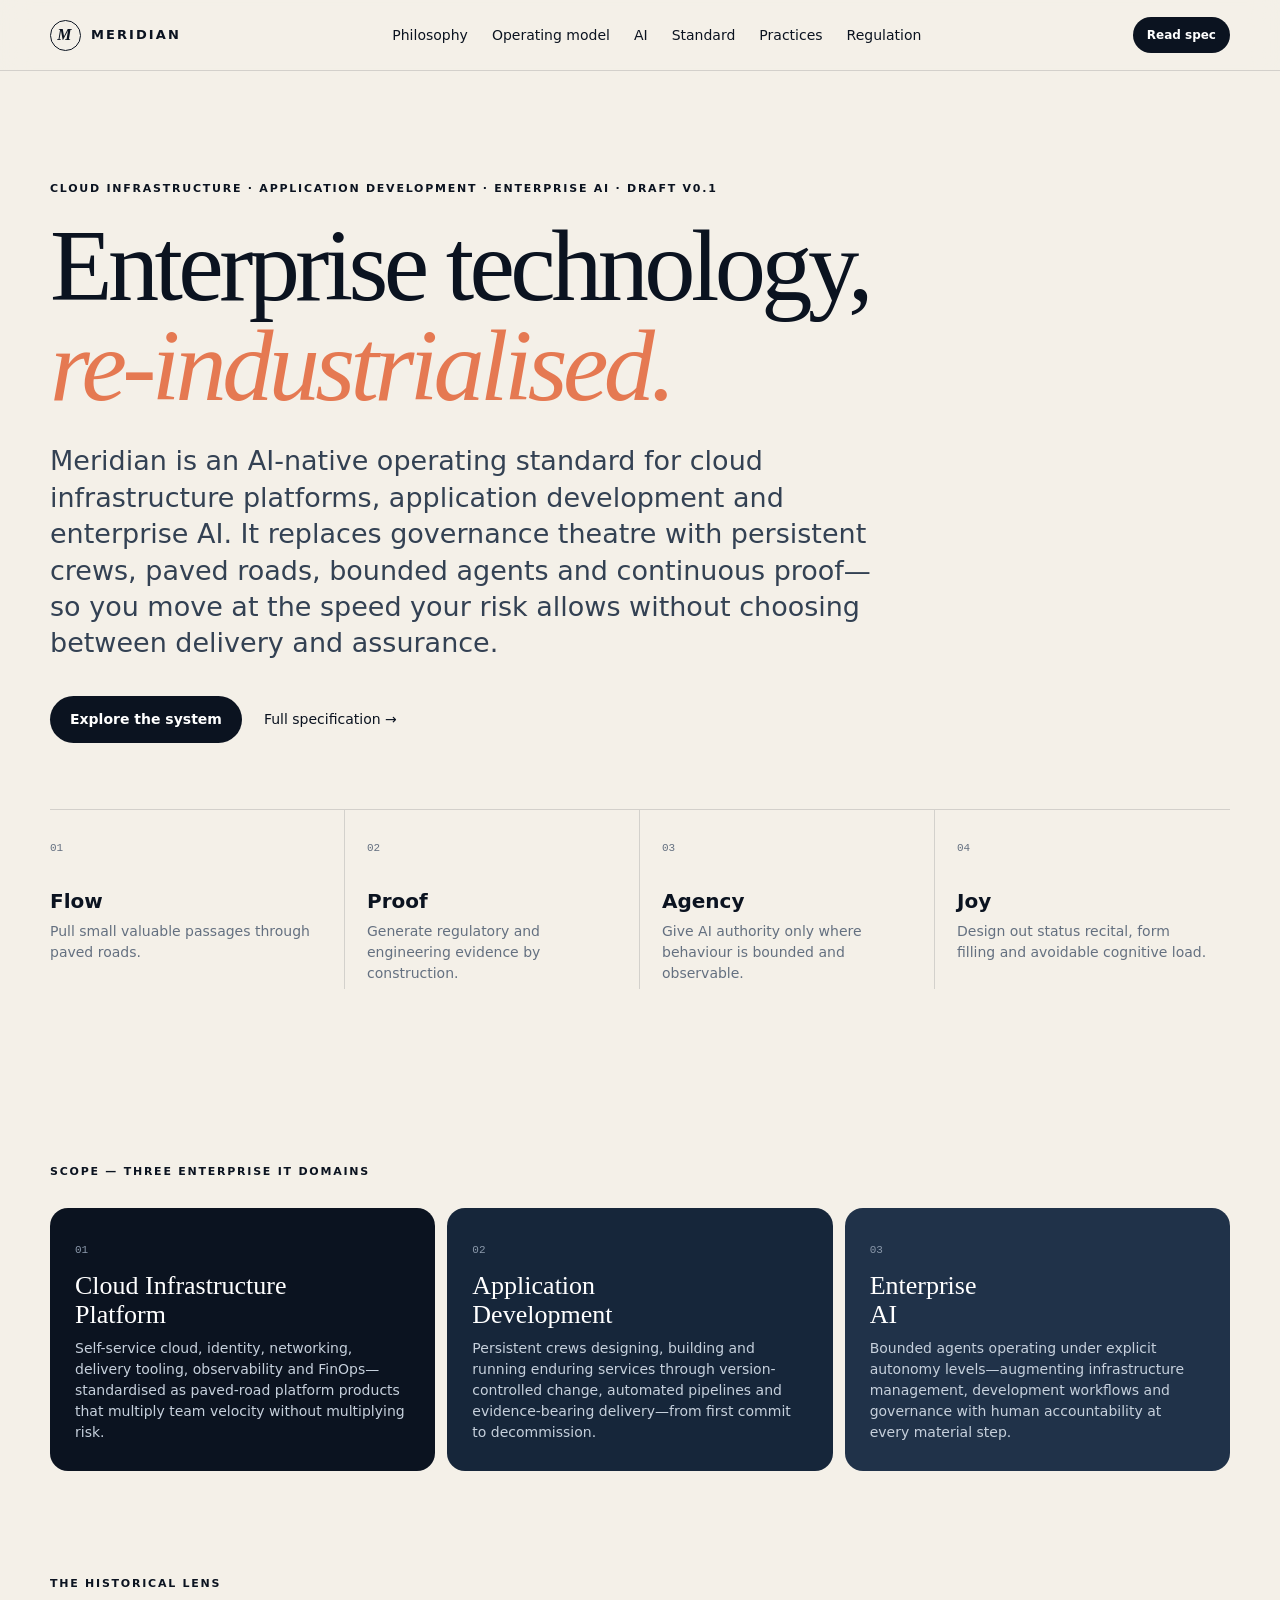
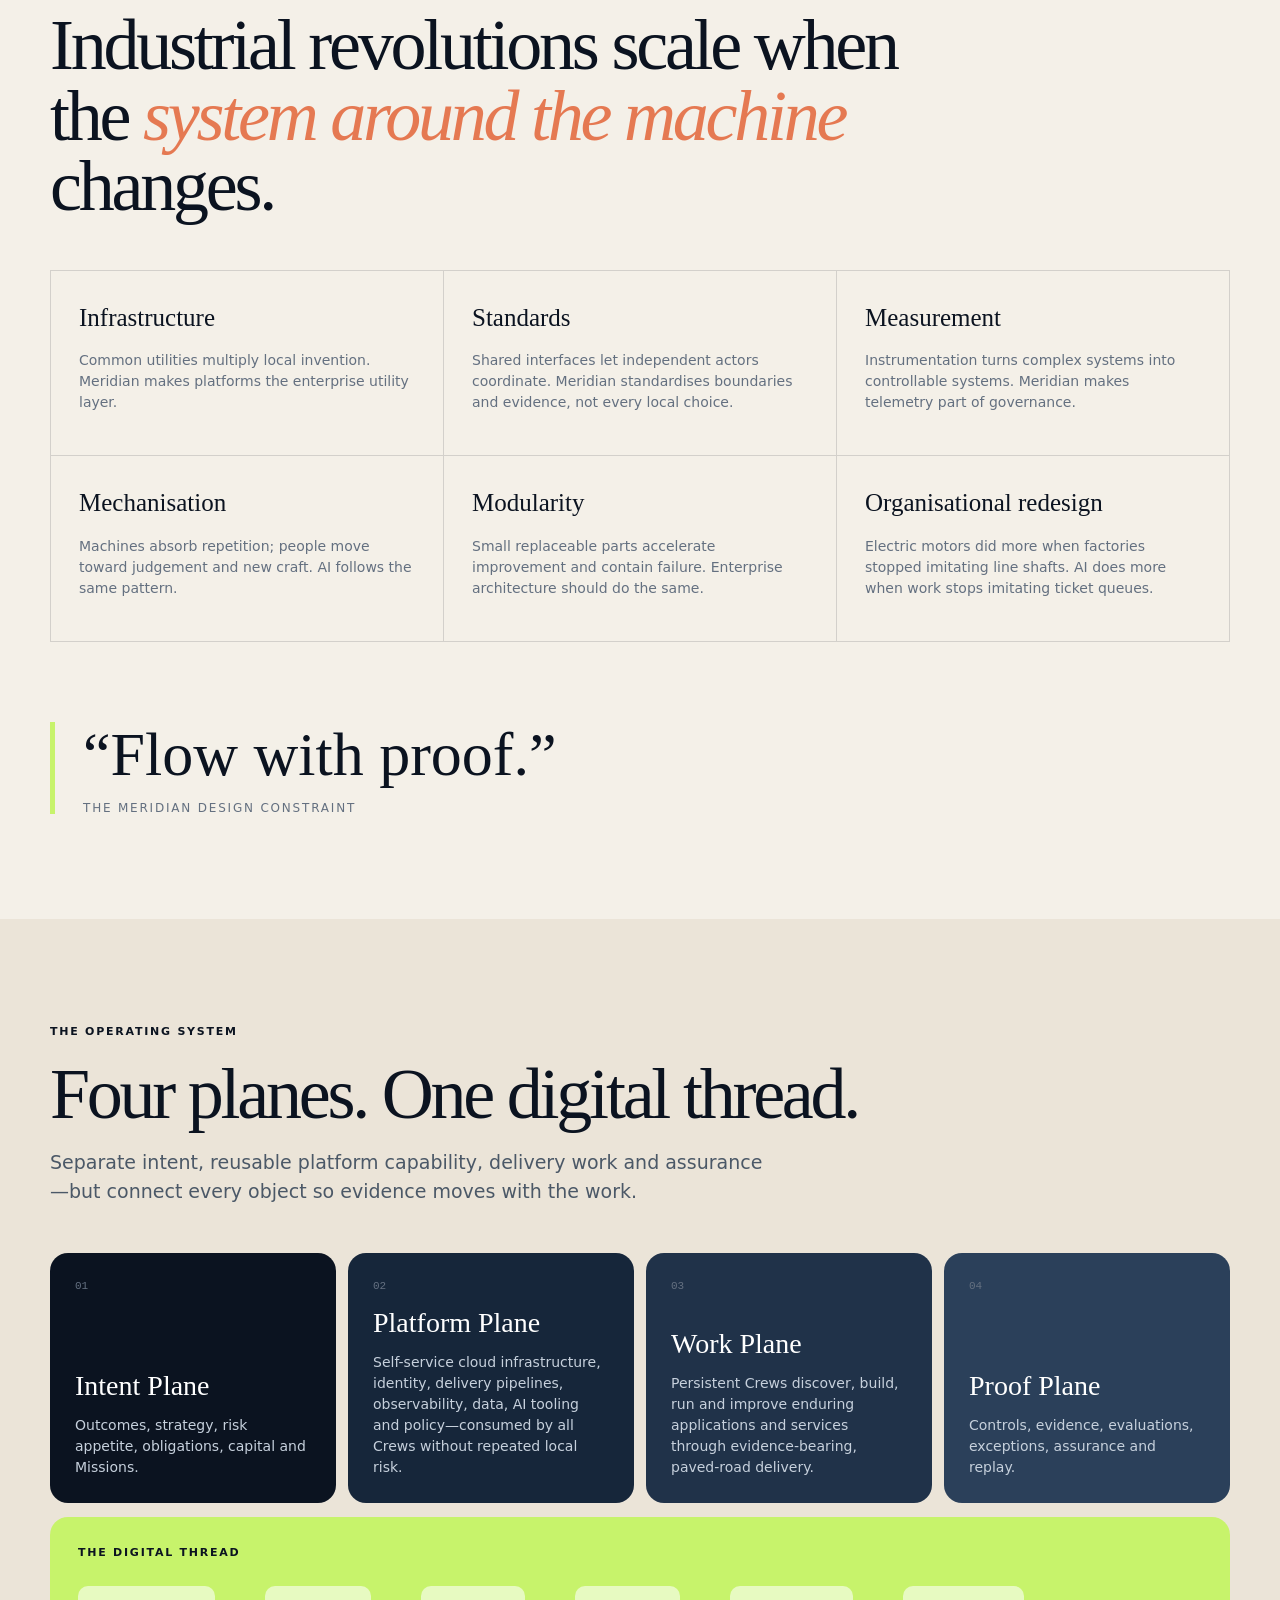
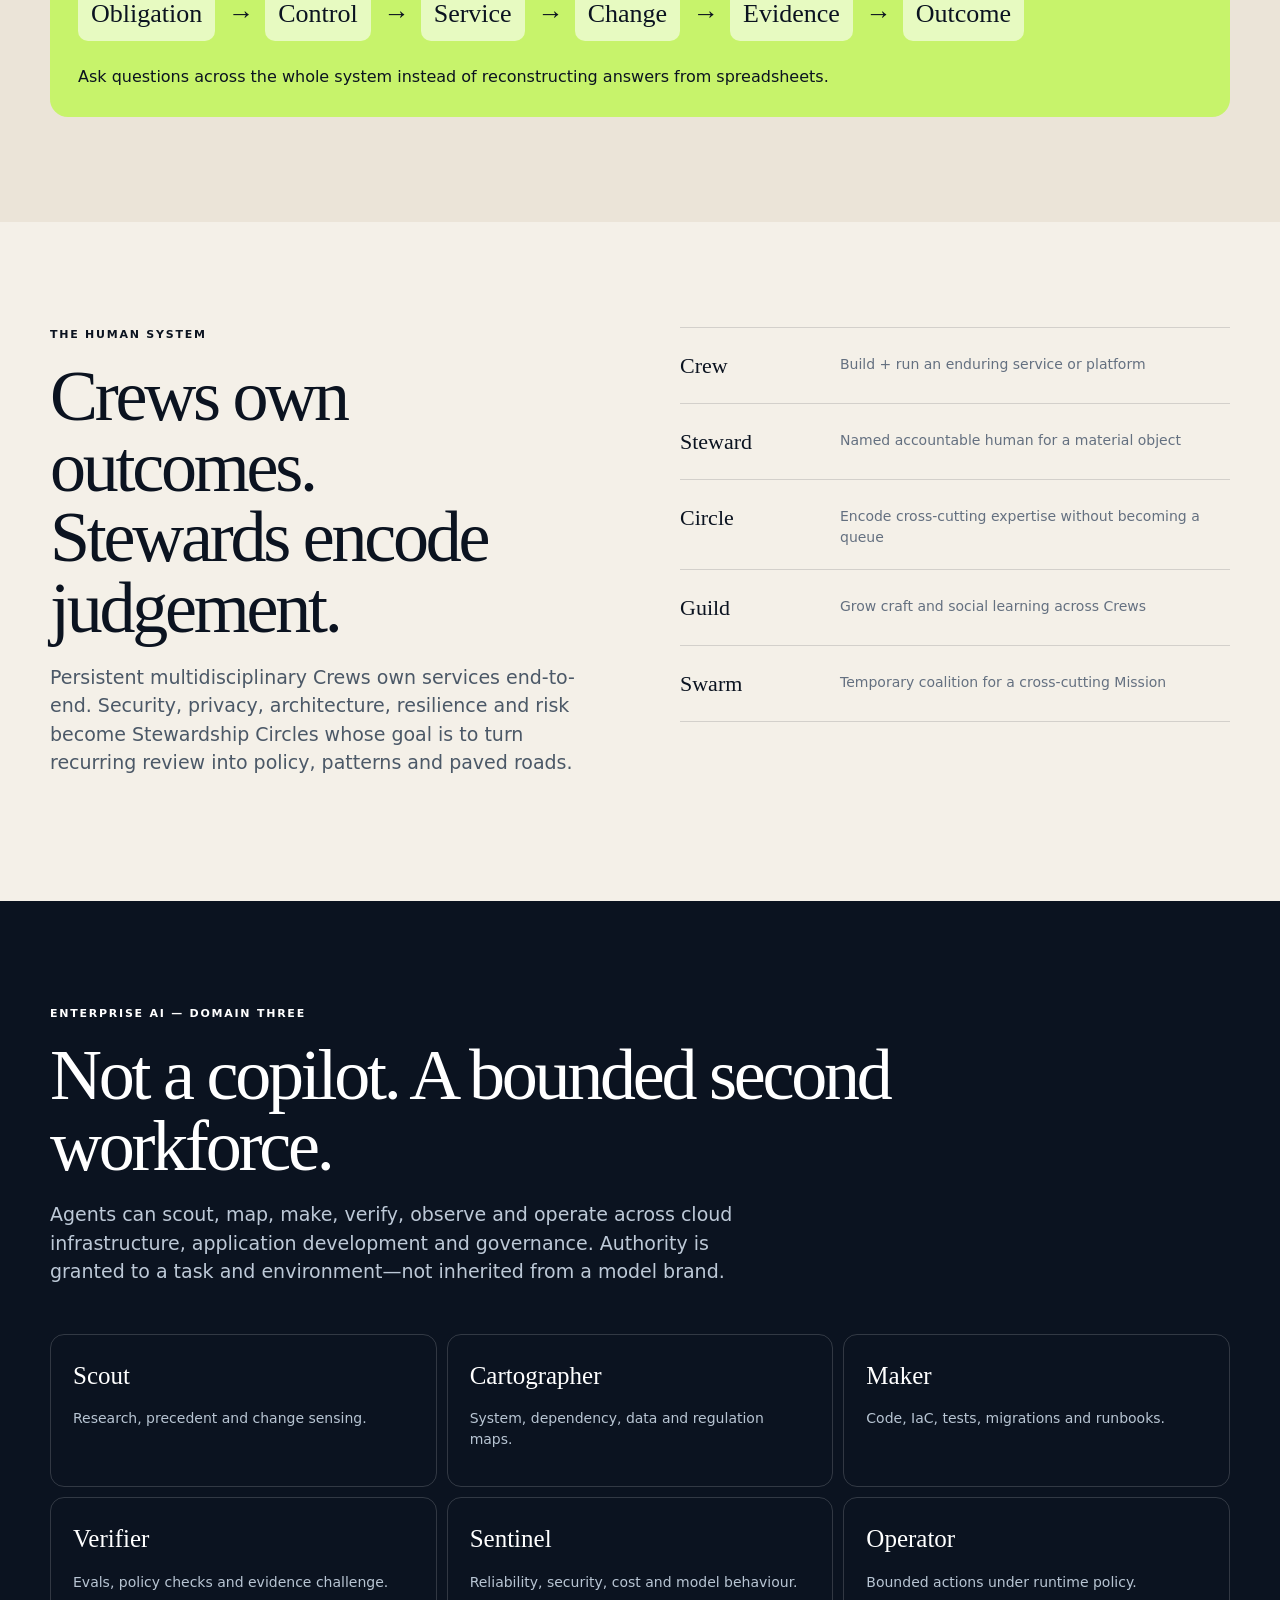
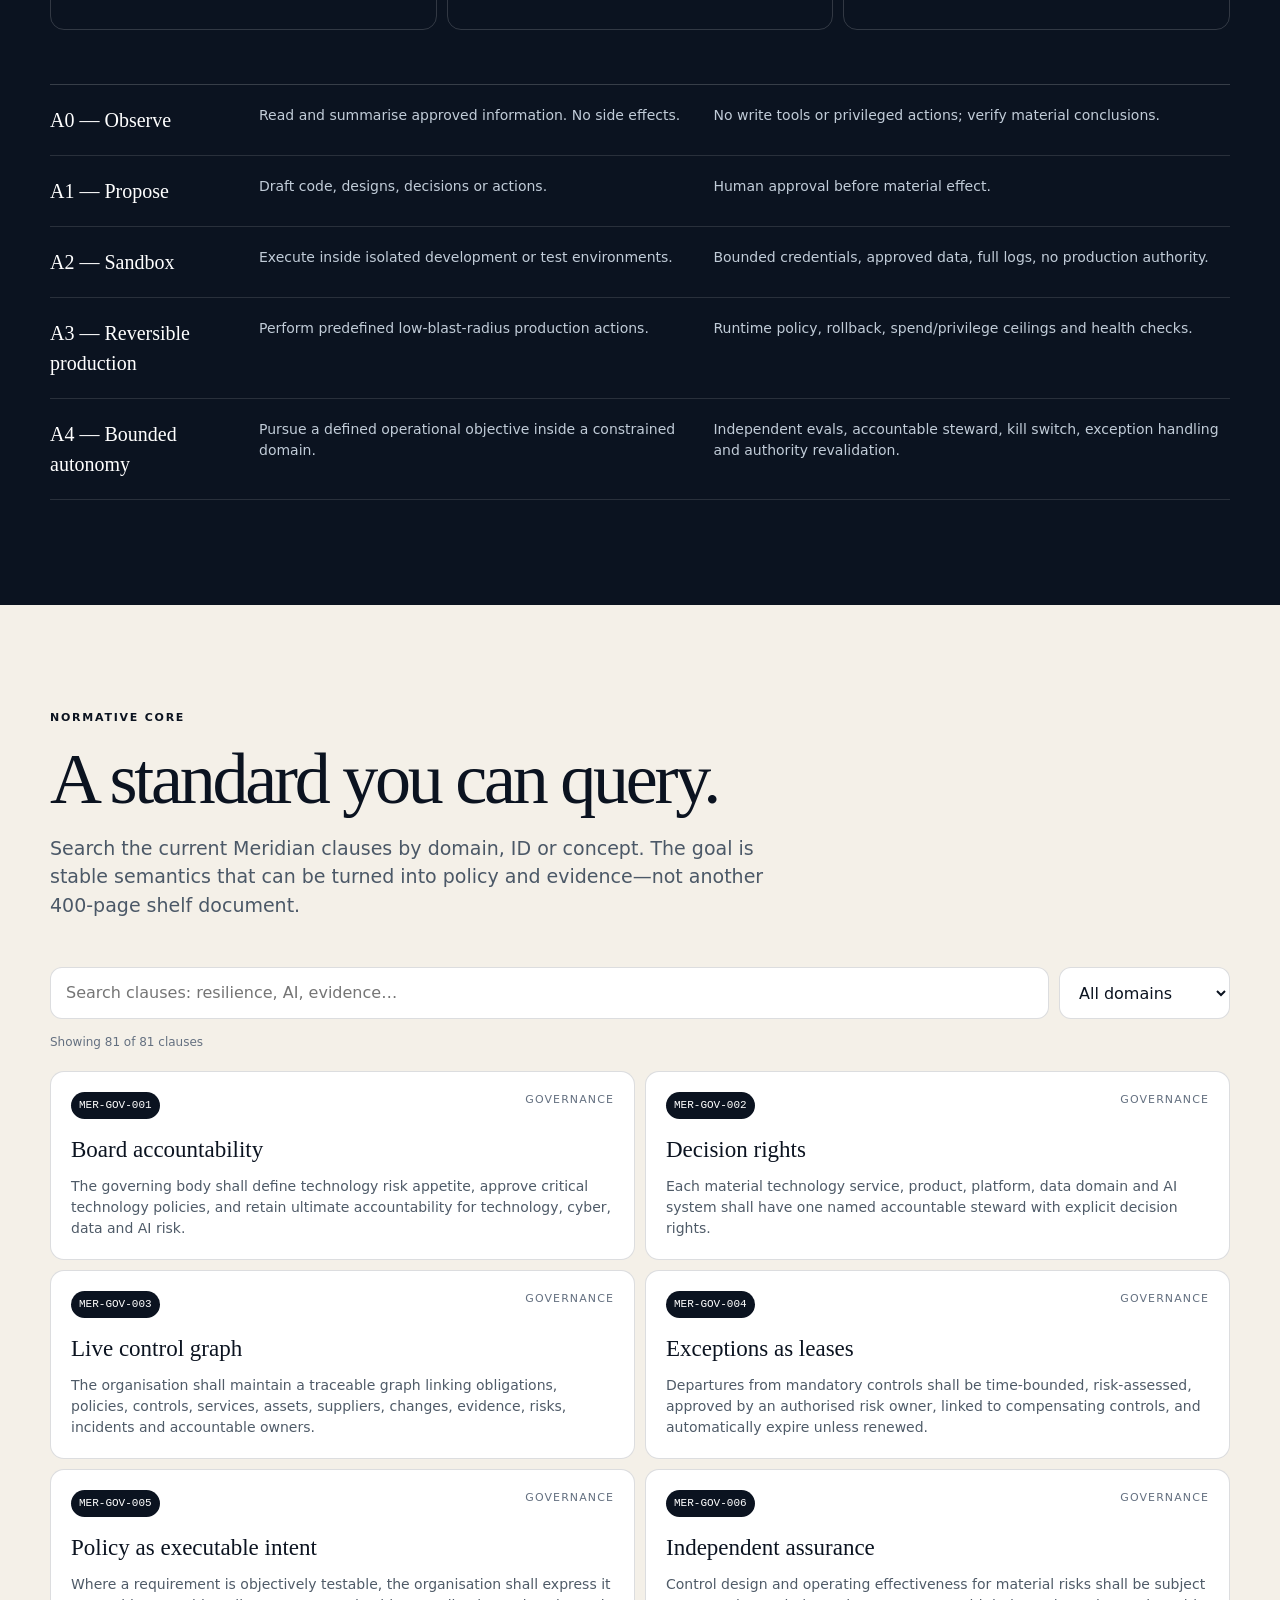
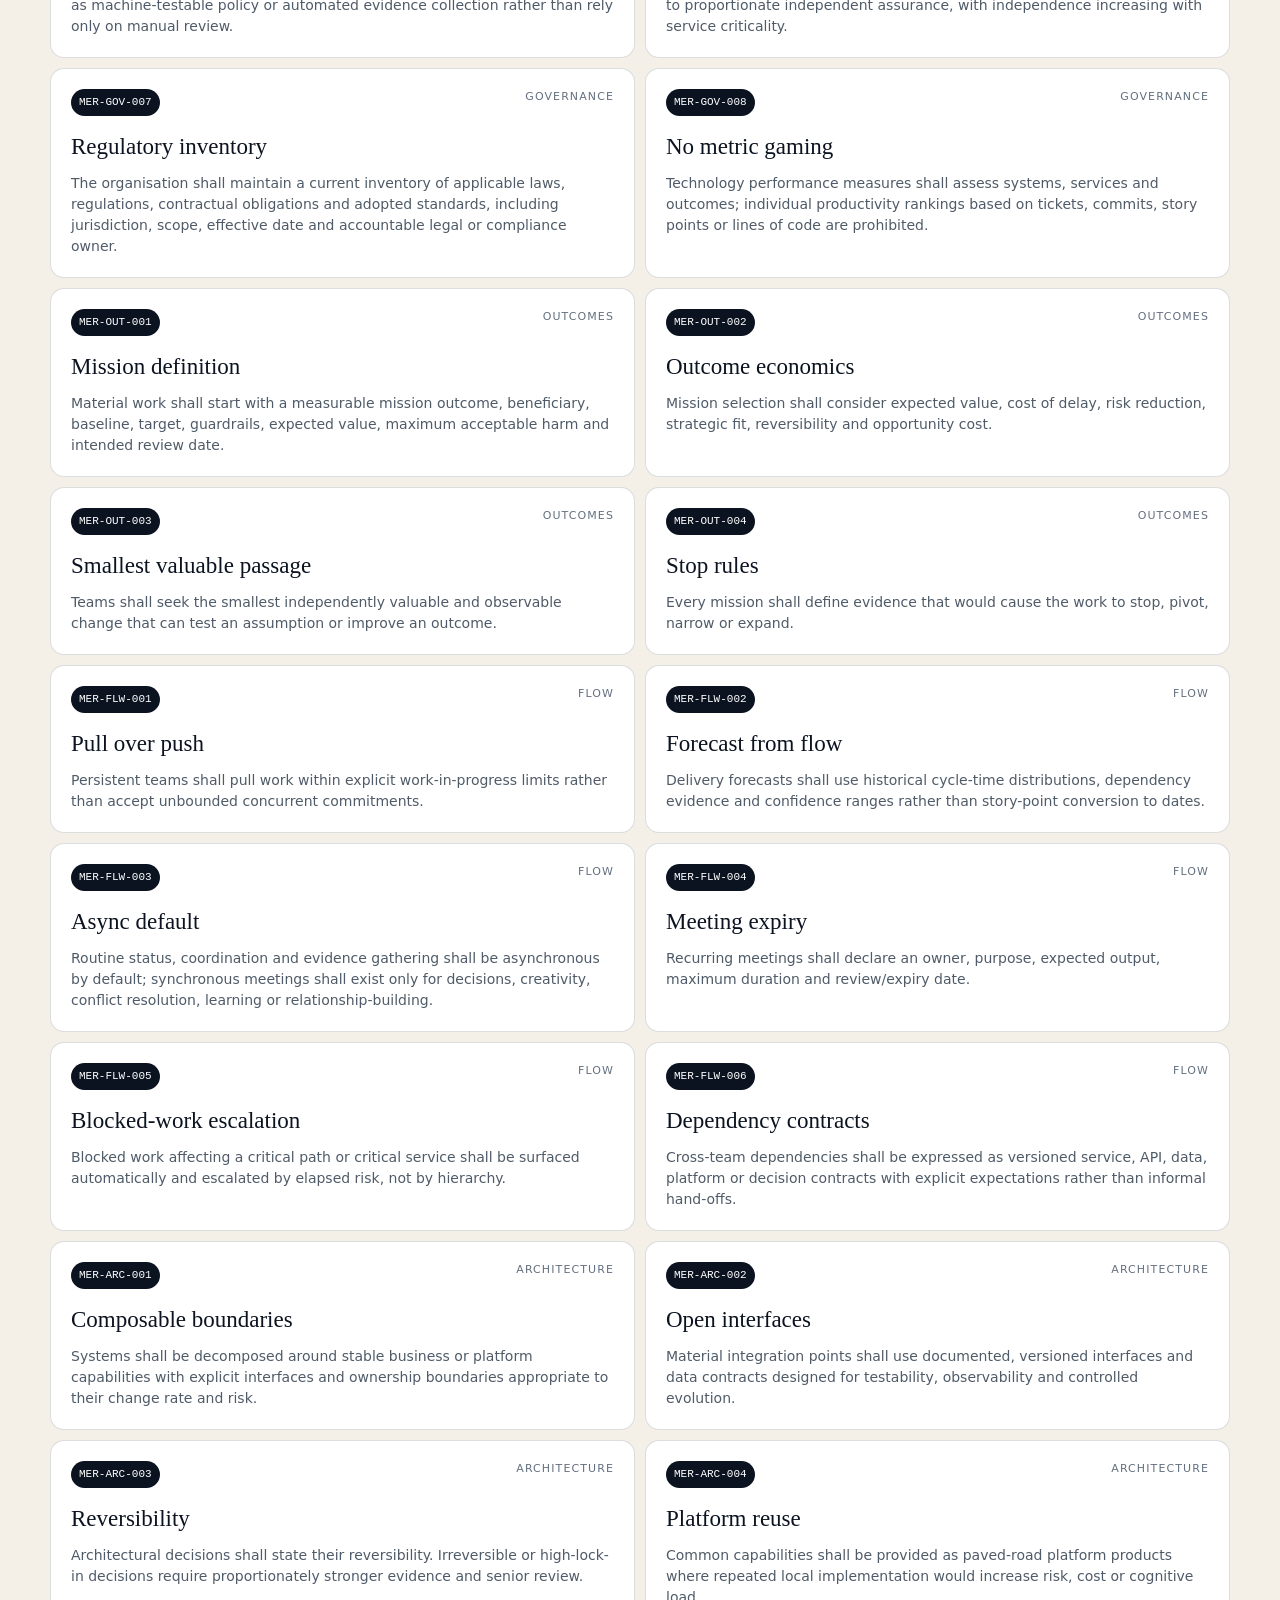
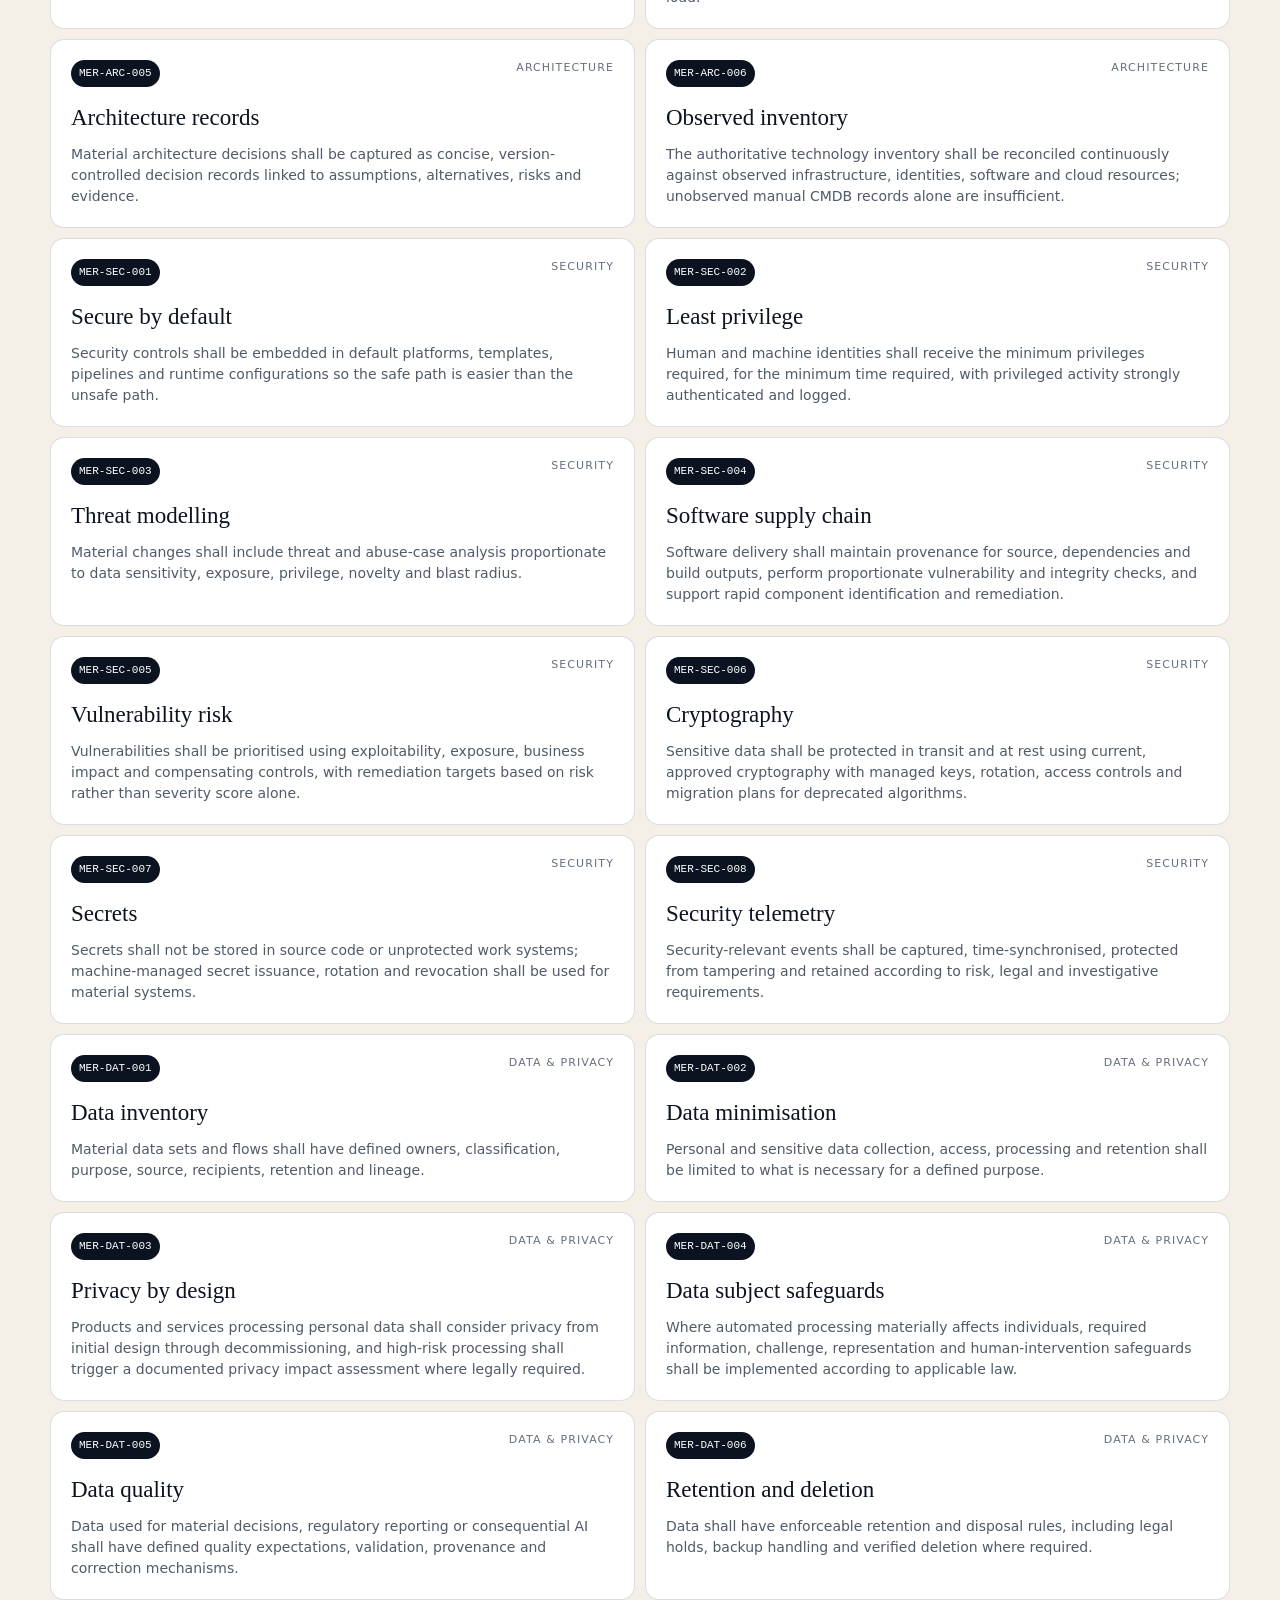
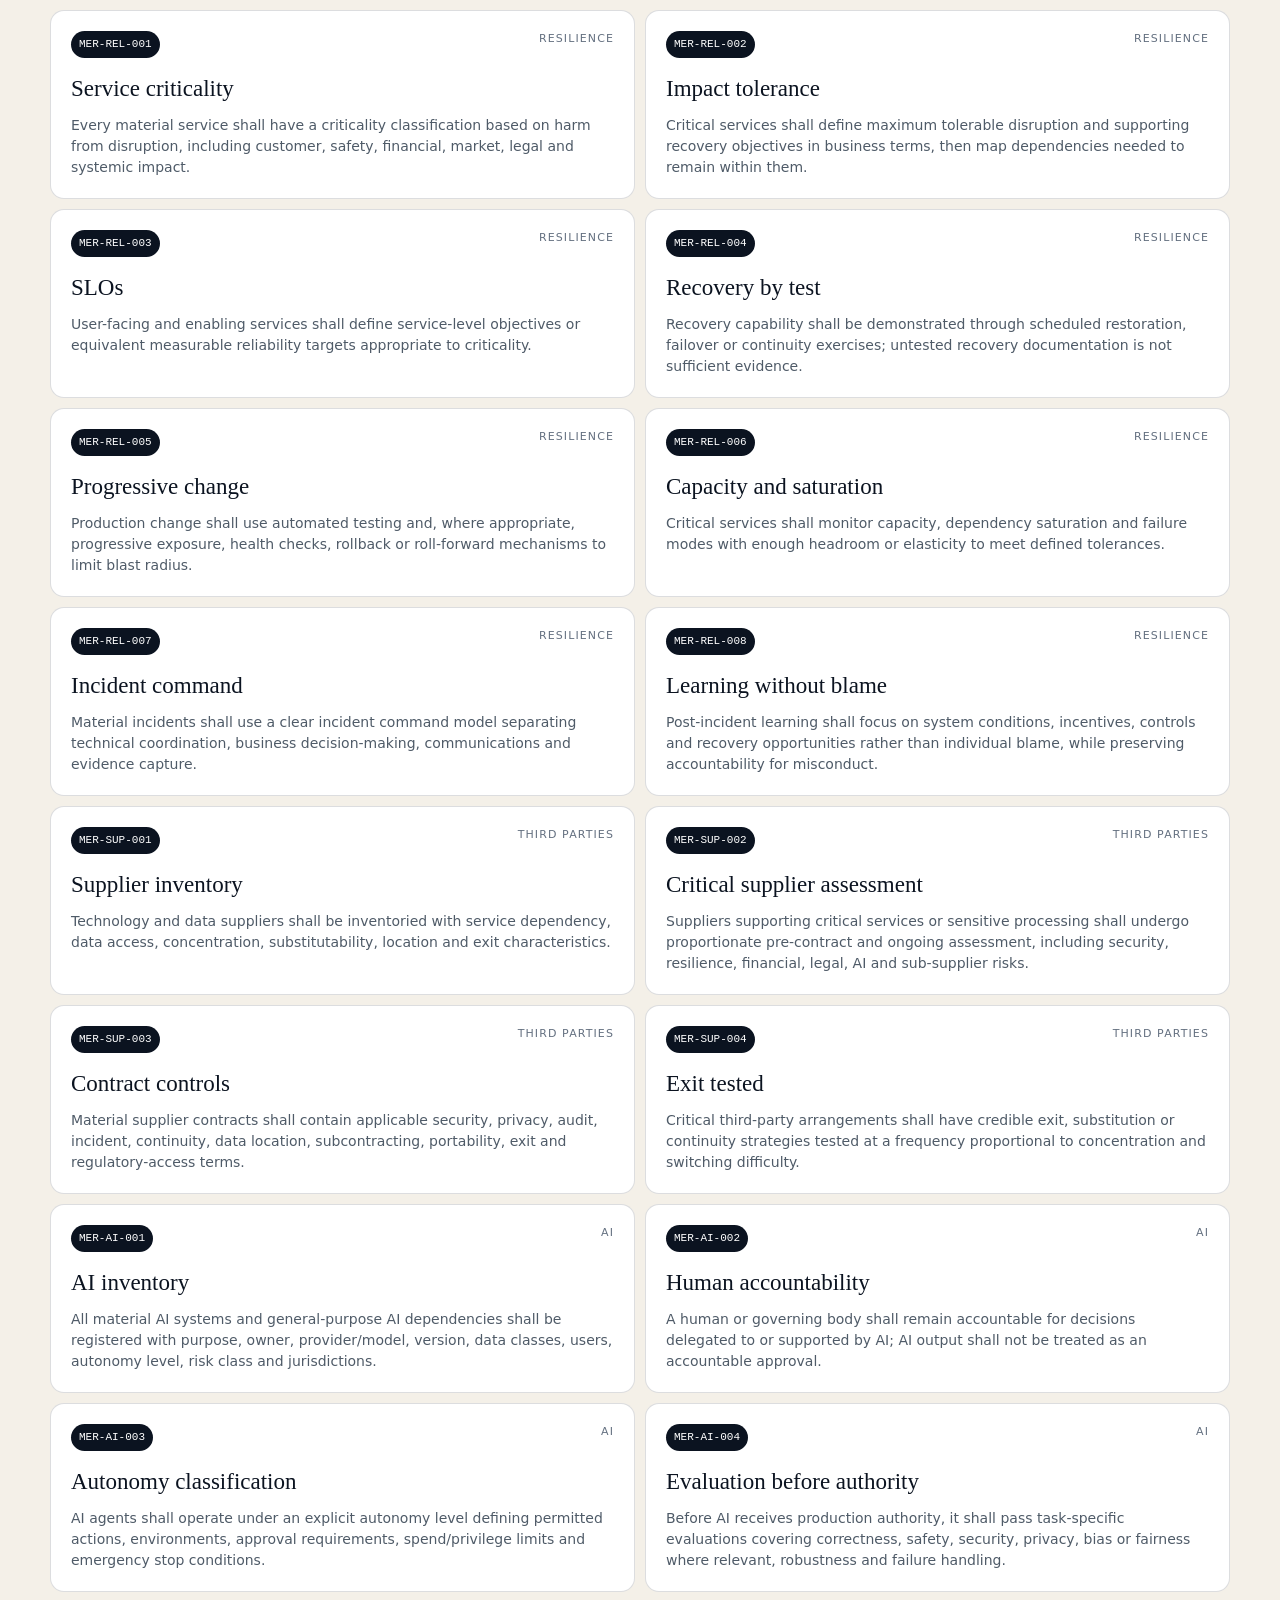
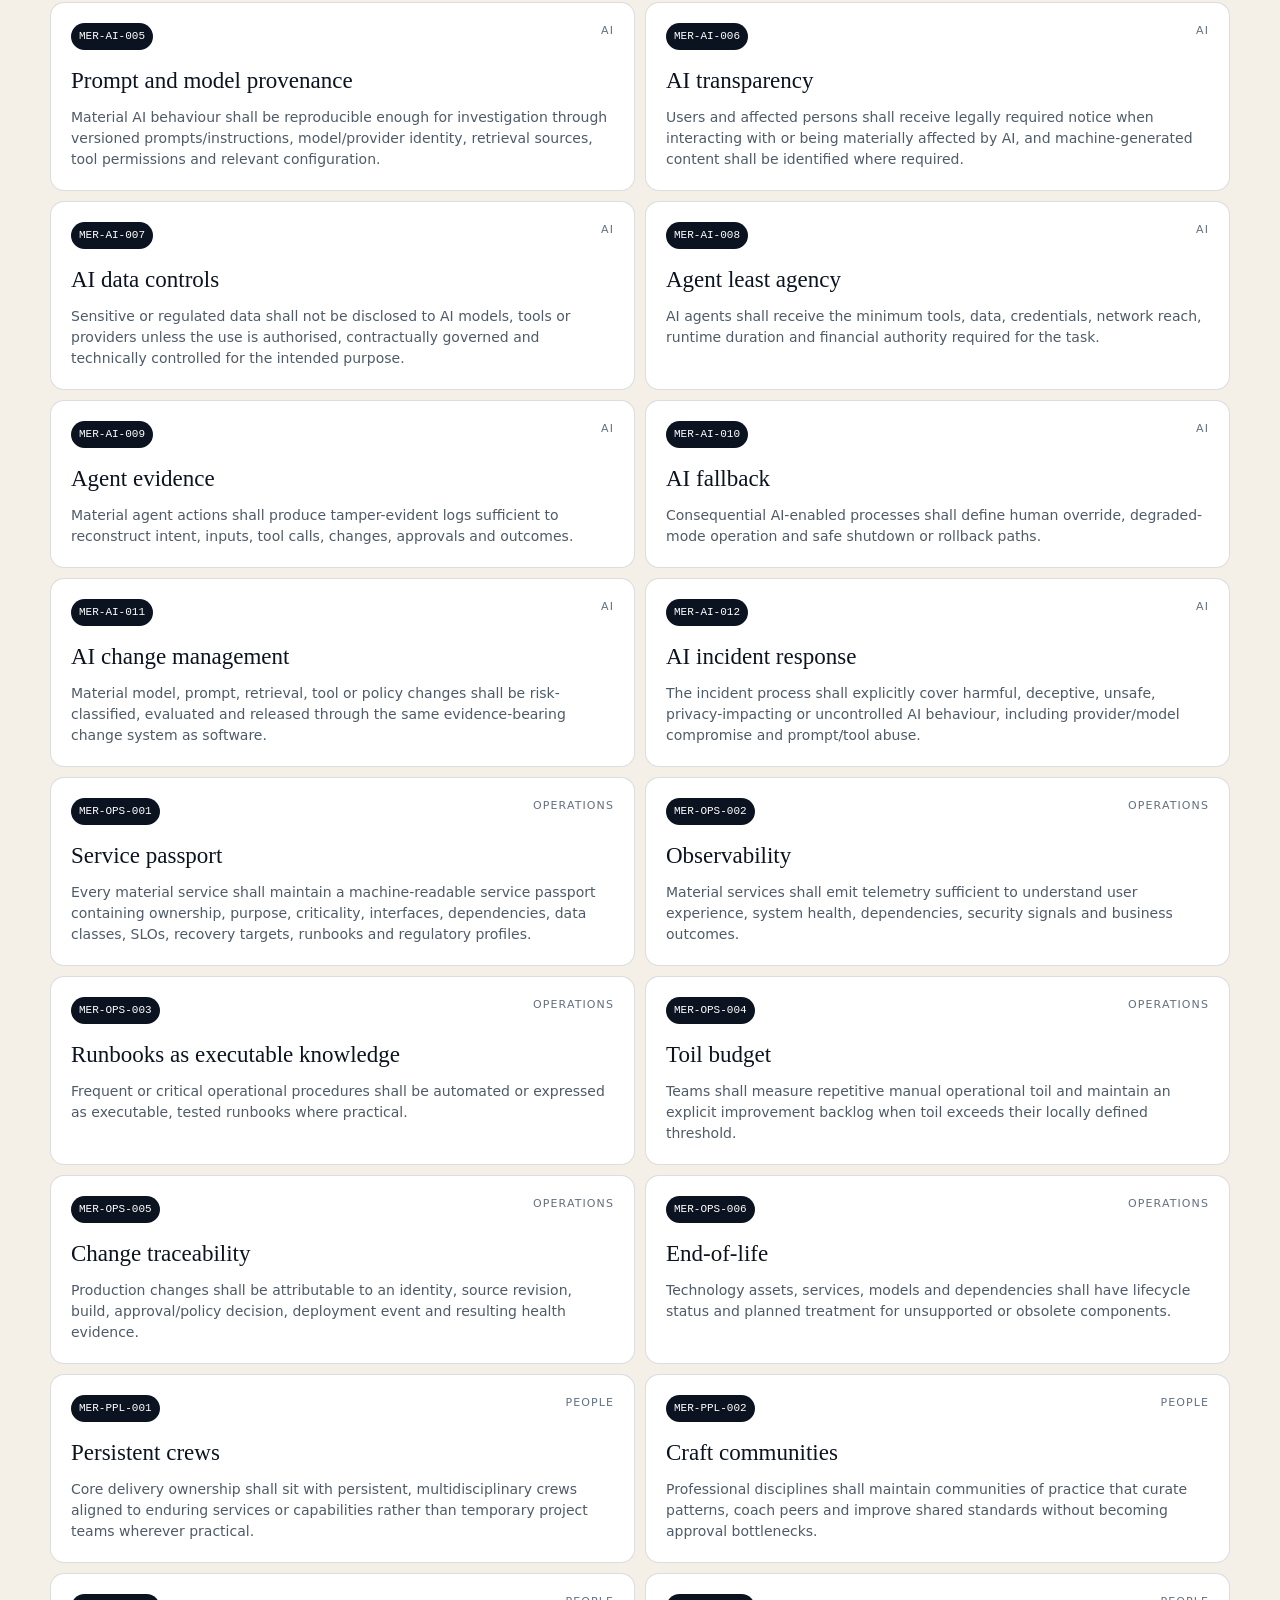
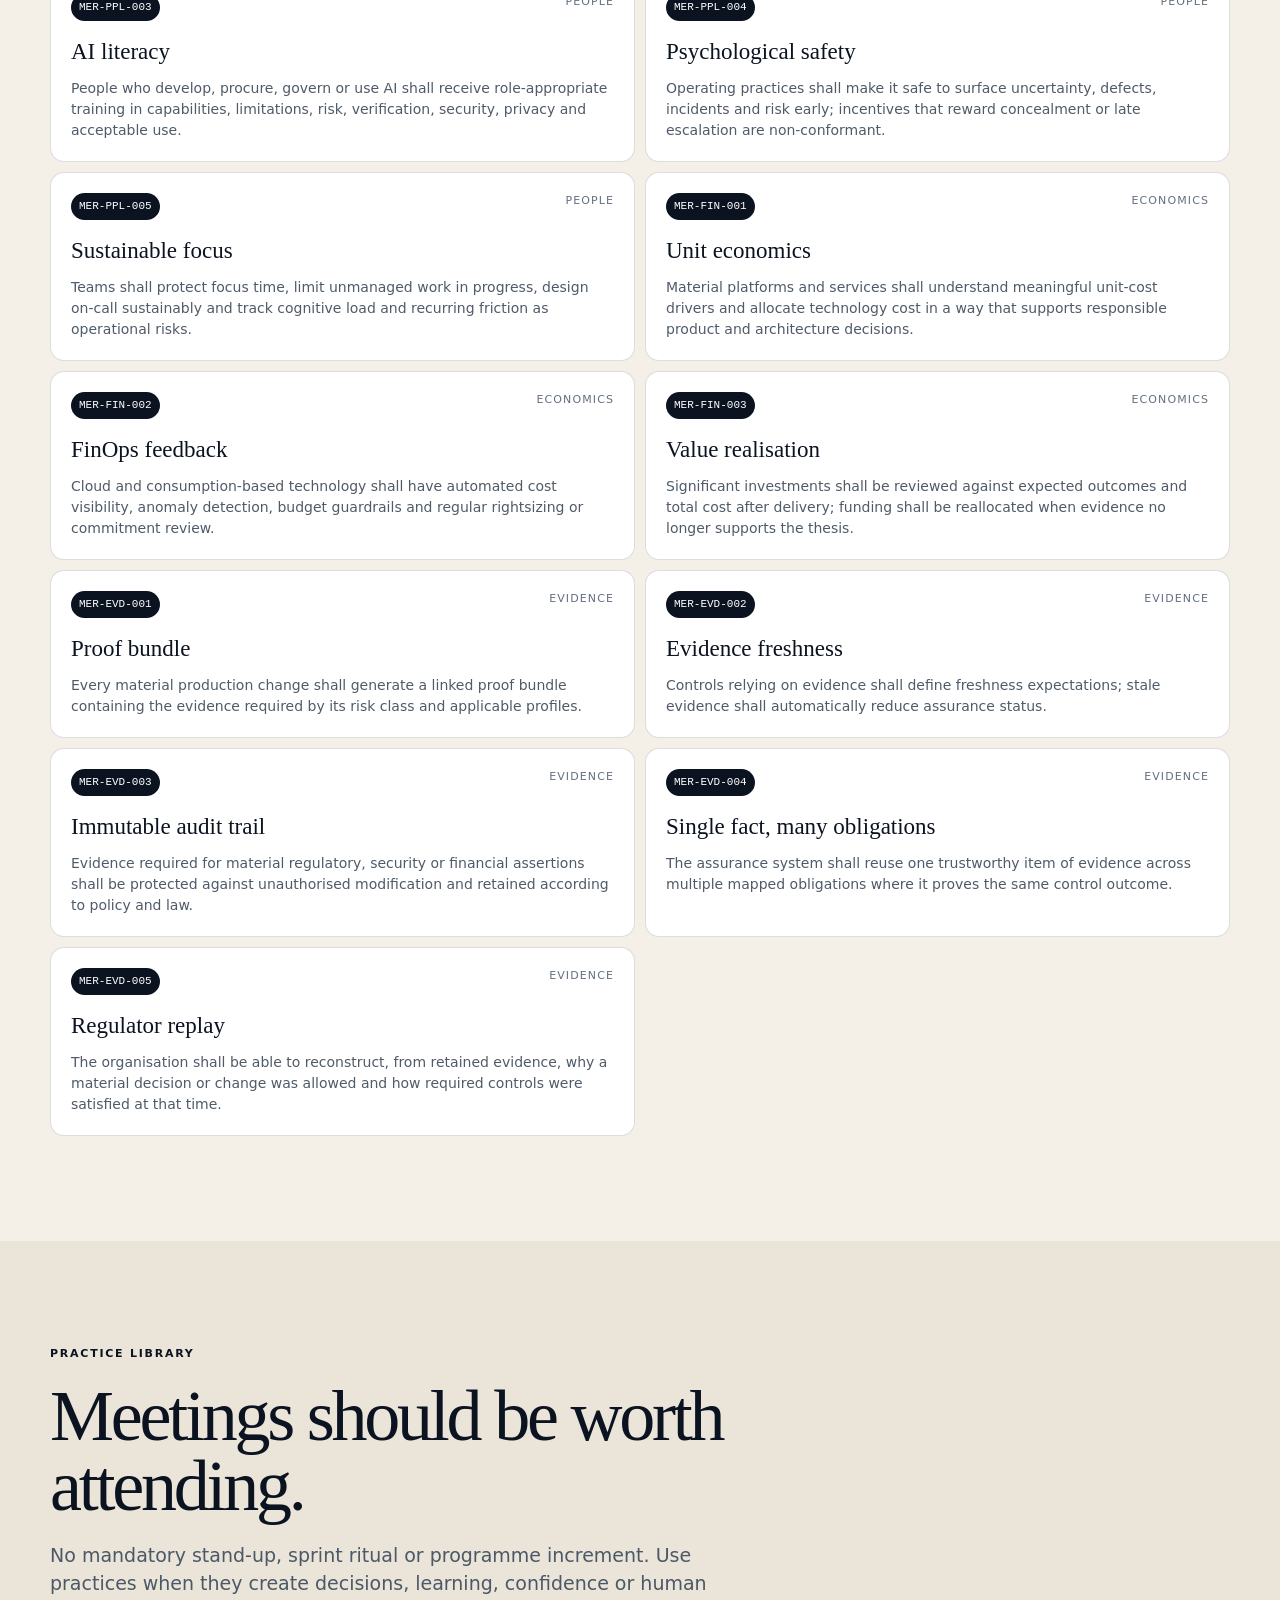
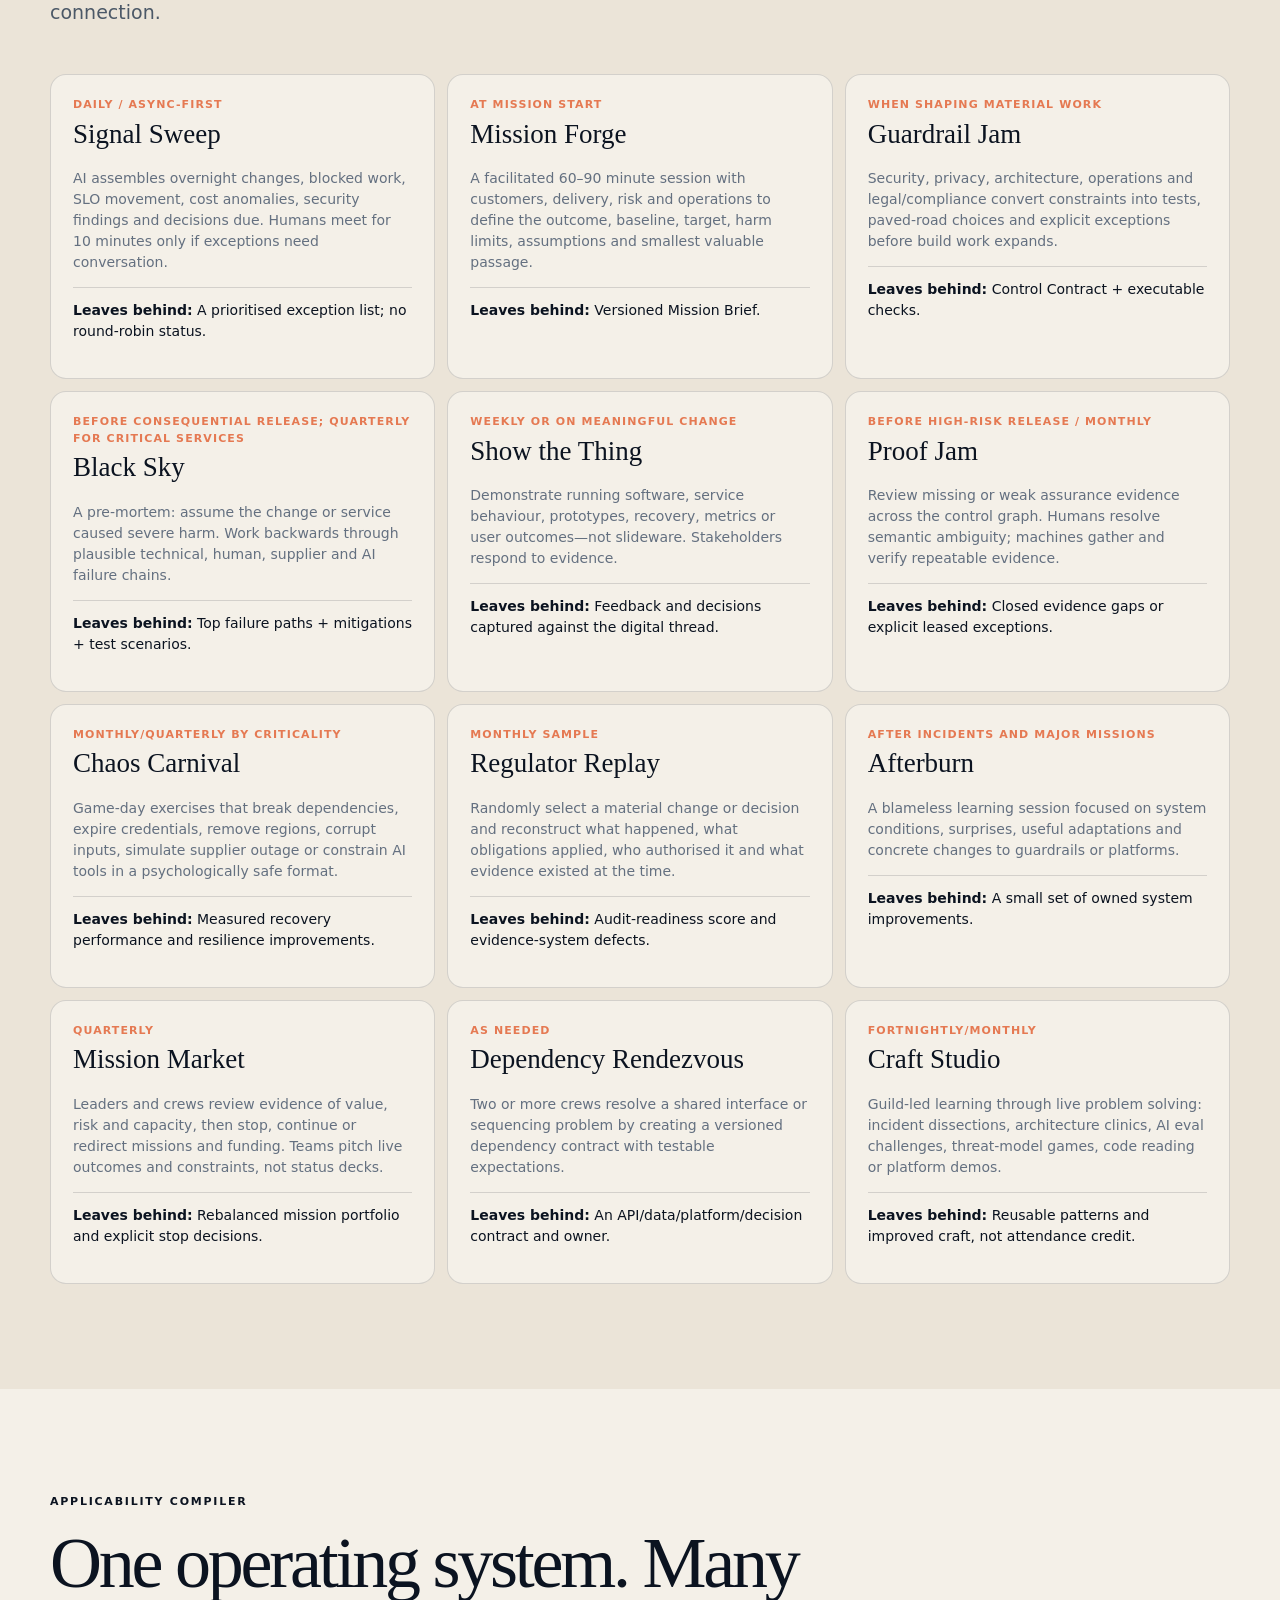
==== commit d7dc9da2: "Clarify scope across cloud infrastructure, app dev and enterprise AI - Update hero eyebrow, title an" ====
--- a/index.html
+++ b/index.html
@@ -3,11 +3,17 @@
 <head>
   <meta charset="utf-8">
   <meta name="viewport" content="width=device-width, initial-scale=1">
-  <meta name="description" content="Meridian Standard — an AI-native enterprise technology operating standard built around flow with proof.">
-  <title>Meridian Standard — Flow with proof</title>
+  <meta name="description" content="Meridian Standard — enterprise technology operating standard for cloud infrastructure platforms, application development and AI. Built around flow with proof.">
+  <title>Meridian Standard — Cloud Infrastructure · Application Development · Enterprise AI</title>
   <link rel="stylesheet" href="styles.css">
+  <!-- Google Tag Manager -->
+  <script>(function(w,d,s,l,i){w[l]=w[l]||[];w[l].push({'gtm.start':new Date().getTime(),event:'gtm.js'});var f=d.getElementsByTagName(s)[0],j=d.createElement(s),dl=l!='dataLayer'?'&l='+l:'';j.async=true;j.src='https://www.googletagmanager.com/gtm.js?id='+i+dl;f.parentNode.insertBefore(j,f);})(window,document,'script','dataLayer','GTM-WZS88GRG');</script>
+  <!-- End Google Tag Manager -->
 </head>
 <body>
+  <!-- Google Tag Manager (noscript) -->
+  <noscript><iframe src="https://www.googletagmanager.com/ns.html?id=GTM-WZS88GRG" height="0" width="0" style="display:none;visibility:hidden"></iframe></noscript>
+  <!-- End Google Tag Manager (noscript) -->
   <header class="nav-wrap">
     <nav class="nav shell">
       <a class="brand" href="#top" aria-label="Meridian home"><span class="mark">M</span><span>MERIDIAN</span></a>
@@ -20,15 +26,38 @@
 
   <main id="top">
     <section class="hero shell">
-      <div class="eyebrow">Enterprise technology operating standard · Draft v0.1</div>
+      <div class="eyebrow">Cloud Infrastructure · Application Development · Enterprise AI · Draft v0.1</div>
       <h1>Enterprise technology,<br><em>re-industrialised.</em></h1>
-      <p class="lede">Meridian replaces governance theatre with an AI-native control system: persistent crews, paved roads, bounded agents and continuous proof. Move at the speed your risk allows—without choosing between delivery and assurance.</p>
+      <p class="lede">Meridian is an AI-native operating standard for cloud infrastructure platforms, application development and enterprise AI. It replaces governance theatre with persistent crews, paved roads, bounded agents and continuous proof—so you move at the speed your risk allows without choosing between delivery and assurance.</p>
       <div class="hero-actions"><a class="pill" href="#model">Explore the system</a><a class="text-link" href="specification.html">Full specification →</a></div>
       <div class="hero-grid">
         <div><span>01</span><strong>Flow</strong><p>Pull small valuable passages through paved roads.</p></div>
         <div><span>02</span><strong>Proof</strong><p>Generate regulatory and engineering evidence by construction.</p></div>
         <div><span>03</span><strong>Agency</strong><p>Give AI authority only where behaviour is bounded and observable.</p></div>
         <div><span>04</span><strong>Joy</strong><p>Design out status recital, form filling and avoidable cognitive load.</p></div>
+      </div>
+    </section>
+
+    <section class="section domain-scope">
+      <div class="shell">
+        <div class="eyebrow">Scope — three enterprise IT domains</div>
+        <div class="domain-grid">
+          <article>
+            <span>01</span>
+            <h3>Cloud Infrastructure<br>Platform</h3>
+            <p>Self-service cloud, identity, networking, delivery tooling, observability and FinOps—standardised as paved-road platform products that multiply team velocity without multiplying risk.</p>
+          </article>
+          <article>
+            <span>02</span>
+            <h3>Application<br>Development</h3>
+            <p>Persistent crews designing, building and running enduring services through version-controlled change, automated pipelines and evidence-bearing delivery—from first commit to decommission.</p>
+          </article>
+          <article>
+            <span>03</span>
+            <h3>Enterprise<br>AI</h3>
+            <p>Bounded agents operating under explicit autonomy levels—augmenting infrastructure management, development workflows and governance with human accountability at every material step.</p>
+          </article>
+        </div>
       </div>
     </section>
 
@@ -50,8 +79,8 @@
         <div class="section-head"><div class="eyebrow">The operating system</div><h2>Four planes. One digital thread.</h2><p>Separate intent, reusable platform capability, delivery work and assurance—but connect every object so evidence moves with the work.</p></div>
         <div class="planes">
           <article><span>01</span><h3>Intent Plane</h3><p>Outcomes, strategy, risk appetite, obligations, capital and Missions.</p></article>
-          <article><span>02</span><h3>Platform Plane</h3><p>Self-service identity, cloud, delivery, observability, data, AI and policy.</p></article>
-          <article><span>03</span><h3>Work Plane</h3><p>Persistent Crews discover, build, run and improve enduring services.</p></article>
+          <article><span>02</span><h3>Platform Plane</h3><p>Self-service cloud infrastructure, identity, delivery pipelines, observability, data, AI tooling and policy—consumed by all Crews without repeated local risk.</p></article>
+          <article><span>03</span><h3>Work Plane</h3><p>Persistent Crews discover, build, run and improve enduring applications and services through evidence-bearing, paved-road delivery.</p></article>
           <article><span>04</span><h3>Proof Plane</h3><p>Controls, evidence, evaluations, exceptions, assurance and replay.</p></article>
         </div>
         <div class="thread">
@@ -77,7 +106,7 @@
 
     <section id="ai" class="section ai-section">
       <div class="shell">
-        <div class="section-head"><div class="eyebrow">AI as enterprise utility</div><h2>Not a copilot. A bounded second workforce.</h2><p>Agents can scout, map, make, verify, observe and operate. Authority is granted to a task and environment—not inherited from a model brand.</p></div>
+        <div class="section-head"><div class="eyebrow">Enterprise AI — domain three</div><h2>Not a copilot. A bounded second workforce.</h2><p>Agents can scout, map, make, verify, observe and operate across cloud infrastructure, application development and governance. Authority is granted to a task and environment—not inherited from a model brand.</p></div>
         <div class="agent-grid">
           <article><b>Scout</b><p>Research, precedent and change sensing.</p></article><article><b>Cartographer</b><p>System, dependency, data and regulation maps.</p></article><article><b>Maker</b><p>Code, IaC, tests, migrations and runbooks.</p></article><article><b>Verifier</b><p>Evals, policy checks and evidence challenge.</p></article><article><b>Sentinel</b><p>Reliability, security, cost and model behaviour.</p></article><article><b>Operator</b><p>Bounded actions under runtime policy.</p></article>
         </div>
--- a/styles.css
+++ b/styles.css
@@ -1,4 +1,5 @@
 
 :root{--ink:#0b1320;--paper:#f4f0e8;--paper2:#ebe4d8;--acid:#c7f36b;--cyan:#62d8de;--rust:#e57952;--muted:#647080;--line:rgba(11,19,32,.14);--dark:#0b1320;--dark2:#121d2d;--white:#fff;--max:1180px}
-*{box-sizing:border-box}html{scroll-behavior:smooth}body{margin:0;background:var(--paper);color:var(--ink);font-family:Inter,ui-sans-serif,system-ui,-apple-system,BlinkMacSystemFont,"Segoe UI",sans-serif;line-height:1.5}.shell{width:min(var(--max),calc(100% - 40px));margin:0 auto}.nav-wrap{position:sticky;top:0;z-index:50;background:rgba(244,240,232,.92);backdrop-filter:blur(14px);border-bottom:1px solid var(--line)}.nav{height:70px;display:flex;align-items:center;justify-content:space-between;gap:24px}.brand{display:flex;align-items:center;gap:10px;font-size:13px;font-weight:850;letter-spacing:.16em;text-decoration:none;color:inherit}.mark{display:inline-grid;place-items:center;width:31px;height:31px;border:1.5px solid currentColor;border-radius:50%;font-family:Georgia,serif;font-style:italic;font-size:16px}.nav-links{display:flex;gap:24px}.nav-links a,.text-link,footer a{color:inherit;text-decoration:none;font-size:14px}.nav-links a:hover,.text-link:hover,footer a:hover{text-decoration:underline}.pill{display:inline-flex;align-items:center;justify-content:center;background:var(--ink);color:var(--white);padding:13px 20px;border-radius:999px;text-decoration:none;font-weight:750;font-size:14px}.pill.small{padding:9px 14px;font-size:12px}.hero{padding:110px 0 70px}.eyebrow,.mini-label{font-size:11px;font-weight:850;letter-spacing:.16em;text-transform:uppercase}.hero h1,.section h2{font-family:Georgia,"Times New Roman",serif;font-weight:400;letter-spacing:-.045em;line-height:.98;margin:18px 0}.hero h1{font-size:clamp(54px,8vw,104px);max-width:1000px}.hero h1 em,.section h2 em{font-weight:400;color:var(--rust)}.lede{font-size:clamp(19px,2.2vw,27px);max-width:850px;color:#334153;line-height:1.35}.hero-actions{display:flex;align-items:center;gap:22px;margin:34px 0 66px}.hero-grid{border-top:1px solid var(--line);display:grid;grid-template-columns:repeat(4,1fr)}.hero-grid>div{padding:24px 22px 5px 0;border-right:1px solid var(--line)}.hero-grid>div+div{padding-left:22px}.hero-grid>div:last-child{border-right:0}.hero-grid span,.planes span{font-family:ui-monospace,SFMono-Regular,Menlo,monospace;font-size:11px;color:var(--muted)}.hero-grid strong{display:block;font-size:20px;margin:28px 0 5px}.hero-grid p{margin:0;color:var(--muted);font-size:14px}.section{padding:105px 0}.section.alt{background:var(--paper2)}.section-head{max-width:850px;margin-bottom:48px}.section h2{font-size:clamp(42px,5.8vw,72px)}.section-head>p,.split>div>p{font-size:19px;color:#4b5867;max-width:730px}.history-grid{display:grid;grid-template-columns:repeat(3,1fr);border-top:1px solid var(--line);border-left:1px solid var(--line)}.history-grid article{padding:28px;border-right:1px solid var(--line);border-bottom:1px solid var(--line);min-height:180px}.history-grid b{font-family:Georgia,serif;font-size:25px;font-weight:400}.history-grid p{color:var(--muted);font-size:14px}blockquote{font-family:Georgia,serif;font-size:clamp(36px,5vw,62px);margin:80px 0 0;padding-left:28px;border-left:5px solid var(--acid);line-height:1.05}blockquote span{display:block;font-family:Inter,system-ui,sans-serif;font-size:12px;text-transform:uppercase;letter-spacing:.15em;margin-top:15px;color:var(--muted)}.planes{display:grid;grid-template-columns:repeat(4,1fr);gap:12px}.planes article{background:var(--dark);color:white;border-radius:18px;padding:25px;min-height:250px;display:flex;flex-direction:column}.planes article:nth-child(2){background:#16263a}.planes article:nth-child(3){background:#203249}.planes article:nth-child(4){background:#2b405a}.planes h3{font-family:Georgia,serif;font-weight:400;font-size:28px;margin:auto 0 8px}.planes p{font-size:14px;color:#c6d0dc;margin:0}.thread{margin-top:14px;background:var(--acid);border-radius:18px;padding:28px}.thread-title{font-size:11px;font-weight:900;letter-spacing:.16em}.thread-nodes{display:flex;align-items:center;gap:12px;flex-wrap:wrap;font-family:Georgia,serif;font-size:26px;margin:24px 0}.thread-nodes span{background:rgba(255,255,255,.58);padding:8px 13px;border-radius:10px}.thread p{margin:0}.split{display:grid;grid-template-columns:1fr 1fr;gap:80px;align-items:start}.roles{border-top:1px solid var(--line)}.roles div{padding:21px 0;border-bottom:1px solid var(--line);display:grid;grid-template-columns:140px 1fr;gap:20px}.roles strong{font-family:Georgia,serif;font-weight:400;font-size:22px}.roles span{font-size:14px;color:var(--muted);padding-top:5px}.ai-section{background:var(--dark);color:white}.ai-section .section-head p{color:#bdc9d7}.agent-grid{display:grid;grid-template-columns:repeat(3,1fr);gap:10px}.agent-grid article{border:1px solid rgba(255,255,255,.16);padding:22px;border-radius:14px}.agent-grid b{font-family:Georgia,serif;font-size:25px;font-weight:400}.agent-grid p{font-size:14px;color:#b8c5d3}.autonomy{margin-top:54px;border-top:1px solid rgba(255,255,255,.18)}.auto-row{display:grid;grid-template-columns:185px 1fr 1.2fr;gap:24px;padding:20px 0;border-bottom:1px solid rgba(255,255,255,.12)}.auto-row strong{font-family:Georgia,serif;font-size:20px;font-weight:400}.auto-row span{font-size:14px;color:#c1ccd8}.standard-tools{display:flex;gap:10px;margin-bottom:14px}.standard-tools input,.standard-tools select{font:inherit;border:1px solid var(--line);background:#fff;border-radius:12px;padding:13px 15px;color:inherit}.standard-tools input{flex:1}.count{font-size:12px;color:var(--muted);margin:12px 0 20px}.clause-grid{display:grid;grid-template-columns:repeat(2,1fr);gap:10px}.clause{background:#fff;border:1px solid var(--line);border-radius:14px;padding:20px}.clause-top{display:flex;justify-content:space-between;gap:15px;margin-bottom:14px}.clause-id{font-family:ui-monospace,SFMono-Regular,Menlo,monospace;font-size:11px;background:var(--ink);color:white;border-radius:999px;padding:5px 8px}.clause-domain{font-size:11px;color:var(--muted);text-transform:uppercase;letter-spacing:.1em}.clause h3{font-family:Georgia,serif;font-size:23px;font-weight:400;margin:0 0 9px}.clause p{font-size:14px;color:#4f5b68;margin:0}.practice-grid{display:grid;grid-template-columns:repeat(3,1fr);gap:12px}.practice{background:var(--paper);border:1px solid var(--line);padding:22px;border-radius:16px}.practice h3{font-family:Georgia,serif;font-size:27px;font-weight:400;margin:0 0 6px}.practice .trigger{font-size:11px;text-transform:uppercase;letter-spacing:.1em;font-weight:800;color:var(--rust)}.practice p{font-size:14px;color:var(--muted)}.practice .output{padding-top:12px;border-top:1px solid var(--line);color:var(--ink)}.profile-builder{display:grid;grid-template-columns:.9fr 1.1fr;gap:30px;border:1px solid var(--line);border-radius:20px;padding:28px;background:#fff}.checks{display:grid;gap:7px}.checks label{padding:10px 12px;border:1px solid var(--line);border-radius:10px;font-size:14px;cursor:pointer}.checks input{margin-right:8px}.profile-output{background:var(--dark);color:white;border-radius:15px;padding:23px}.profile-chip{border-bottom:1px solid rgba(255,255,255,.14);padding:16px 0}.profile-chip:last-child{border-bottom:0}.profile-chip b{font-family:Georgia,serif;font-size:22px;font-weight:400}.profile-chip p{font-size:13px;color:#bfcbd8;margin:5px 0}.profile-chip small{color:var(--acid)}.manifesto{text-align:center;background:var(--cyan)}.manifesto .shell{max-width:900px}.manifesto h2{font-size:clamp(50px,7vw,88px)}.manifesto p{font-size:20px;margin:25px auto 36px;max-width:760px}footer{background:var(--dark);color:white;padding:48px 0}.footer-grid{display:grid;grid-template-columns:1fr 1fr;gap:40px}.footer-grid p{color:#aab7c5;font-size:13px}.footer-grid a{color:white}@media(max-width:900px){.nav-links{display:none}.hero-grid,.planes,.history-grid,.agent-grid,.practice-grid{grid-template-columns:1fr 1fr}.split,.profile-builder{grid-template-columns:1fr}.auto-row{grid-template-columns:1fr}.clause-grid{grid-template-columns:1fr}}@media(max-width:600px){.shell{width:min(var(--max),calc(100% - 26px))}.hero{padding-top:70px}.hero-grid,.planes,.history-grid,.agent-grid,.practice-grid{grid-template-columns:1fr}.hero-grid>div{border-right:0;border-bottom:1px solid var(--line);padding-left:0!important}.hero-actions{align-items:flex-start;flex-direction:column}.section{padding:78px 0}.standard-tools{flex-direction:column}.footer-grid{grid-template-columns:1fr}.thread-nodes{font-size:20px}.roles div{grid-template-columns:110px 1fr}}
+*{box-sizing:border-box}html{scroll-behavior:smooth}body{margin:0;background:var(--paper);color:var(--ink);font-family:Inter,ui-sans-serif,system-ui,-apple-system,BlinkMacSystemFont,"Segoe UI",sans-serif;line-height:1.5}.shell{width:min(var(--max),calc(100% - 40px));margin:0 auto}.nav-wrap{position:sticky;top:0;z-index:50;background:rgba(244,240,232,.92);backdrop-filter:blur(14px);border-bottom:1px solid var(--line)}.nav{height:70px;display:flex;align-items:center;justify-content:space-between;gap:24px}.brand{display:flex;align-items:center;gap:10px;font-size:13px;font-weight:850;letter-spacing:.16em;text-decoration:none;color:inherit}.mark{display:inline-grid;place-items:center;width:31px;height:31px;border:1.5px solid currentColor;border-radius:50%;font-family:Georgia,serif;font-style:italic;font-size:16px}.nav-links{display:flex;gap:24px}.nav-links a,.text-link,footer a{color:inherit;text-decoration:none;font-size:14px}.nav-links a:hover,.text-link:hover,footer a:hover{text-decoration:underline}.pill{display:inline-flex;align-items:center;justify-content:center;background:var(--ink);color:var(--white);padding:13px 20px;border-radius:999px;text-decoration:none;font-weight:750;font-size:14px}.pill.small{padding:9px 14px;font-size:12px}.hero{padding:110px 0 70px}.eyebrow,.mini-label{font-size:11px;font-weight:850;letter-spacing:.16em;text-transform:uppercase}.hero h1,.section h2{font-family:Georgia,"Times New Roman",serif;font-weight:400;letter-spacing:-.045em;line-height:.98;margin:18px 0}.hero h1{font-size:clamp(54px,8vw,104px);max-width:1000px}.hero h1 em,.section h2 em{font-weight:400;color:var(--rust)}.lede{font-size:clamp(19px,2.2vw,27px);max-width:850px;color:#334153;line-height:1.35}.hero-actions{display:flex;align-items:center;gap:22px;margin:34px 0 66px}.hero-grid{border-top:1px solid var(--line);display:grid;grid-template-columns:repeat(4,1fr)}.hero-grid>div{padding:24px 22px 5px 0;border-right:1px solid var(--line)}.hero-grid>div+div{padding-left:22px}.hero-grid>div:last-child{border-right:0}.hero-grid span,.planes span{font-family:ui-monospace,SFMono-Regular,Menlo,monospace;font-size:11px;color:var(--muted)}.hero-grid strong{display:block;font-size:20px;margin:28px 0 5px}.hero-grid p{margin:0;color:var(--muted);font-size:14px}.section{padding:105px 0}.section.alt{background:var(--paper2)}.section-head{max-width:850px;margin-bottom:48px}.section h2{font-size:clamp(42px,5.8vw,72px)}.section-head>p,.split>div>p{font-size:19px;color:#4b5867;max-width:730px}.history-grid{display:grid;grid-template-columns:repeat(3,1fr);border-top:1px solid var(--line);border-left:1px solid var(--line)}.history-grid article{padding:28px;border-right:1px solid var(--line);border-bottom:1px solid var(--line);min-height:180px}.history-grid b{font-family:Georgia,serif;font-size:25px;font-weight:400}.history-grid p{color:var(--muted);font-size:14px}blockquote{font-family:Georgia,serif;font-size:clamp(36px,5vw,62px);margin:80px 0 0;padding-left:28px;border-left:5px solid var(--acid);line-height:1.05}blockquote span{display:block;font-family:Inter,system-ui,sans-serif;font-size:12px;text-transform:uppercase;letter-spacing:.15em;margin-top:15px;color:var(--muted)}.planes{display:grid;grid-template-columns:repeat(4,1fr);gap:12px}.planes article{background:var(--dark);color:white;border-radius:18px;padding:25px;min-height:250px;display:flex;flex-direction:column}.planes article:nth-child(2){background:#16263a}.planes article:nth-child(3){background:#203249}.planes article:nth-child(4){background:#2b405a}.planes h3{font-family:Georgia,serif;font-weight:400;font-size:28px;margin:auto 0 8px}.planes p{font-size:14px;color:#c6d0dc;margin:0}.thread{margin-top:14px;background:var(--acid);border-radius:18px;padding:28px}.thread-title{font-size:11px;font-weight:900;letter-spacing:.16em}.thread-nodes{display:flex;align-items:center;gap:12px;flex-wrap:wrap;font-family:Georgia,serif;font-size:26px;margin:24px 0}.thread-nodes span{background:rgba(255,255,255,.58);padding:8px 13px;border-radius:10px}.thread p{margin:0}.split{display:grid;grid-template-columns:1fr 1fr;gap:80px;align-items:start}.roles{border-top:1px solid var(--line)}.roles div{padding:21px 0;border-bottom:1px solid var(--line);display:grid;grid-template-columns:140px 1fr;gap:20px}.roles strong{font-family:Georgia,serif;font-weight:400;font-size:22px}.roles span{font-size:14px;color:var(--muted);padding-top:5px}.ai-section{background:var(--dark);color:white}.ai-section .section-head p{color:#bdc9d7}.agent-grid{display:grid;grid-template-columns:repeat(3,1fr);gap:10px}.agent-grid article{border:1px solid rgba(255,255,255,.16);padding:22px;border-radius:14px}.agent-grid b{font-family:Georgia,serif;font-size:25px;font-weight:400}.agent-grid p{font-size:14px;color:#b8c5d3}.autonomy{margin-top:54px;border-top:1px solid rgba(255,255,255,.18)}.auto-row{display:grid;grid-template-columns:185px 1fr 1.2fr;gap:24px;padding:20px 0;border-bottom:1px solid rgba(255,255,255,.12)}.auto-row strong{font-family:Georgia,serif;font-size:20px;font-weight:400}.auto-row span{font-size:14px;color:#c1ccd8}.standard-tools{display:flex;gap:10px;margin-bottom:14px}.standard-tools input,.standard-tools select{font:inherit;border:1px solid var(--line);background:#fff;border-radius:12px;padding:13px 15px;color:inherit}.standard-tools input{flex:1}.count{font-size:12px;color:var(--muted);margin:12px 0 20px}.clause-grid{display:grid;grid-template-columns:repeat(2,1fr);gap:10px}.clause{background:#fff;border:1px solid var(--line);border-radius:14px;padding:20px}.clause-top{display:flex;justify-content:space-between;gap:15px;margin-bottom:14px}.clause-id{font-family:ui-monospace,SFMono-Regular,Menlo,monospace;font-size:11px;background:var(--ink);color:white;border-radius:999px;padding:5px 8px}.clause-domain{font-size:11px;color:var(--muted);text-transform:uppercase;letter-spacing:.1em}.clause h3{font-family:Georgia,serif;font-size:23px;font-weight:400;margin:0 0 9px}.clause p{font-size:14px;color:#4f5b68;margin:0}.practice-grid{display:grid;grid-template-columns:repeat(3,1fr);gap:12px}.practice{background:var(--paper);border:1px solid var(--line);padding:22px;border-radius:16px}.practice h3{font-family:Georgia,serif;font-size:27px;font-weight:400;margin:0 0 6px}.practice .trigger{font-size:11px;text-transform:uppercase;letter-spacing:.1em;font-weight:800;color:var(--rust)}.practice p{font-size:14px;color:var(--muted)}.practice .output{padding-top:12px;border-top:1px solid var(--line);color:var(--ink)}.profile-builder{display:grid;grid-template-columns:.9fr 1.1fr;gap:30px;border:1px solid var(--line);border-radius:20px;padding:28px;background:#fff}.checks{display:grid;gap:7px}.checks label{padding:10px 12px;border:1px solid var(--line);border-radius:10px;font-size:14px;cursor:pointer}.checks input{margin-right:8px}.profile-output{background:var(--dark);color:white;border-radius:15px;padding:23px}.profile-chip{border-bottom:1px solid rgba(255,255,255,.14);padding:16px 0}.profile-chip:last-child{border-bottom:0}.profile-chip b{font-family:Georgia,serif;font-size:22px;font-weight:400}.profile-chip p{font-size:13px;color:#bfcbd8;margin:5px 0}.profile-chip small{color:var(--acid)}.manifesto{text-align:center;background:var(--cyan)}.manifesto .shell{max-width:900px}.manifesto h2{font-size:clamp(50px,7vw,88px)}.manifesto p{font-size:20px;margin:25px auto 36px;max-width:760px}footer{background:var(--dark);color:white;padding:48px 0}.footer-grid{display:grid;grid-template-columns:1fr 1fr;gap:40px}.footer-grid p{color:#aab7c5;font-size:13px}.footer-grid a{color:white}.domain-scope{padding-bottom:0}.domain-grid{display:grid;grid-template-columns:repeat(3,1fr);gap:12px;margin-top:28px}.domain-grid article{background:var(--dark);color:white;border-radius:18px;padding:28px 25px}.domain-grid article:nth-child(2){background:#16263a}.domain-grid article:nth-child(3){background:#203249}.domain-grid span{font-family:ui-monospace,SFMono-Regular,Menlo,monospace;font-size:11px;color:#8a98aa}.domain-grid h3{font-family:Georgia,serif;font-weight:400;font-size:26px;margin:12px 0 8px;color:white;line-height:1.1}.domain-grid p{font-size:14px;color:#c6d0dc;margin:0}
+@media(max-width:900px){.nav-links{display:none}.hero-grid,.planes,.history-grid,.agent-grid,.practice-grid,.domain-grid{grid-template-columns:1fr 1fr}.split,.profile-builder{grid-template-columns:1fr}.auto-row{grid-template-columns:1fr}.clause-grid{grid-template-columns:1fr}}@media(max-width:600px){.shell{width:min(var(--max),calc(100% - 26px))}.hero{padding-top:70px}.hero-grid,.planes,.history-grid,.agent-grid,.practice-grid,.domain-grid{grid-template-columns:1fr}.hero-grid>div{border-right:0;border-bottom:1px solid var(--line);padding-left:0!important}.hero-actions{align-items:flex-start;flex-direction:column}.section{padding:78px 0}.standard-tools{flex-direction:column}.footer-grid{grid-template-columns:1fr}.thread-nodes{font-size:20px}.roles div{grid-template-columns:110px 1fr}}
 .spec-body{background:#f8f6f1}.spec-hero{padding:72px 0 36px;border-bottom:1px solid var(--line)}.spec-hero h1{font-family:Georgia,"Times New Roman",serif;font-size:clamp(48px,7vw,86px);font-weight:400;letter-spacing:-.045em;line-height:1;margin:15px 0}.spec-layout{display:grid;grid-template-columns:250px minmax(0,1fr);gap:60px;align-items:start;padding:48px 0 100px}.spec-toc{position:sticky;top:100px;font-size:12px;max-height:calc(100vh - 130px);overflow:auto;padding-right:10px}.spec-toc b{display:block;font-size:10px;letter-spacing:.15em;text-transform:uppercase;margin-bottom:10px}.spec-toc a{display:block;color:#5d6876;text-decoration:none;padding:5px 0}.spec-toc a:hover{color:var(--ink)}.spec-doc{min-width:0;background:#fff;border:1px solid var(--line);border-radius:18px;padding:clamp(24px,4vw,58px)}.spec-doc h1{display:none}.spec-doc h2{font-family:Georgia,serif;font-size:42px;font-weight:400;letter-spacing:-.035em;line-height:1.05;margin:64px 0 18px;padding-top:10px;border-top:1px solid var(--line)}.spec-doc h2:first-of-type{margin-top:0}.spec-doc h3{font-family:Georgia,serif;font-size:28px;font-weight:400;margin:38px 0 12px}.spec-doc h4{font-size:18px;margin-top:28px}.spec-doc p,.spec-doc li{font-size:15px;color:#334153}.spec-doc strong{color:var(--ink)}.spec-doc blockquote{font-family:Georgia,serif;font-size:26px;margin:30px 0;padding:18px 24px;border-left:4px solid var(--acid);background:#f7f8ef}.spec-doc pre{overflow:auto;background:var(--dark);color:#eef5ff;border-radius:12px;padding:18px;font-size:13px}.spec-doc code{font-family:ui-monospace,SFMono-Regular,Menlo,monospace}.spec-doc :not(pre)>code{background:#eef0f2;padding:2px 5px;border-radius:5px;color:#243247}.spec-doc table{width:100%;border-collapse:collapse;font-size:13px;margin:20px 0 34px}.spec-doc th,.spec-doc td{text-align:left;vertical-align:top;padding:11px;border-bottom:1px solid var(--line)}.spec-doc th{background:#f4f0e8;font-size:11px;text-transform:uppercase;letter-spacing:.04em}.spec-doc a{color:#1c5d72}.spec-doc hr{border:0;border-top:1px solid var(--line);margin:50px 0}.spec-meta{font-size:14px;color:var(--muted);max-width:800px}.spec-actions{display:flex;gap:12px;flex-wrap:wrap;margin-top:24px}.pill.ghost{background:transparent;color:var(--ink);border:1px solid var(--line)}@media(max-width:900px){.spec-layout{grid-template-columns:1fr}.spec-toc{position:static;max-height:none;columns:2}.spec-doc{padding:25px}.spec-doc table{display:block;overflow-x:auto}}@media(max-width:600px){.spec-toc{columns:1}.spec-doc h2{font-size:34px}.spec-doc h3{font-size:25px}}
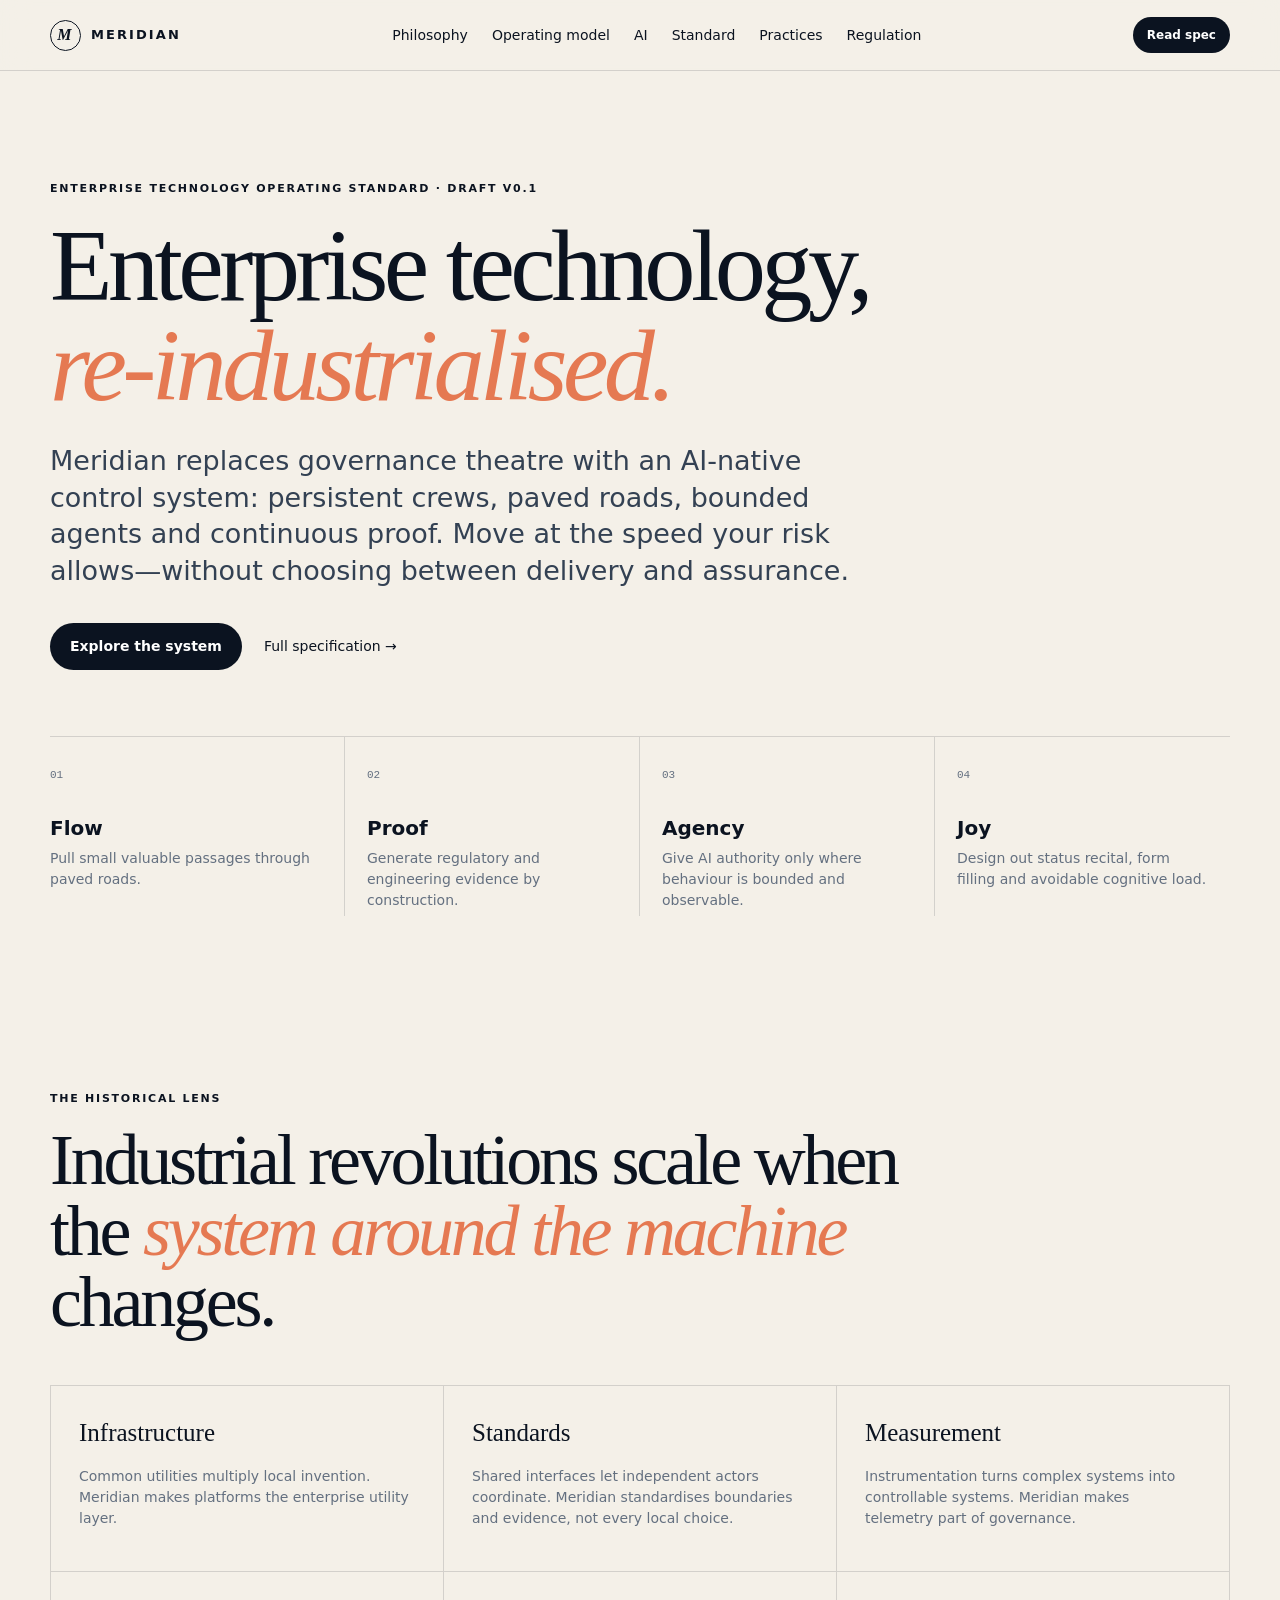
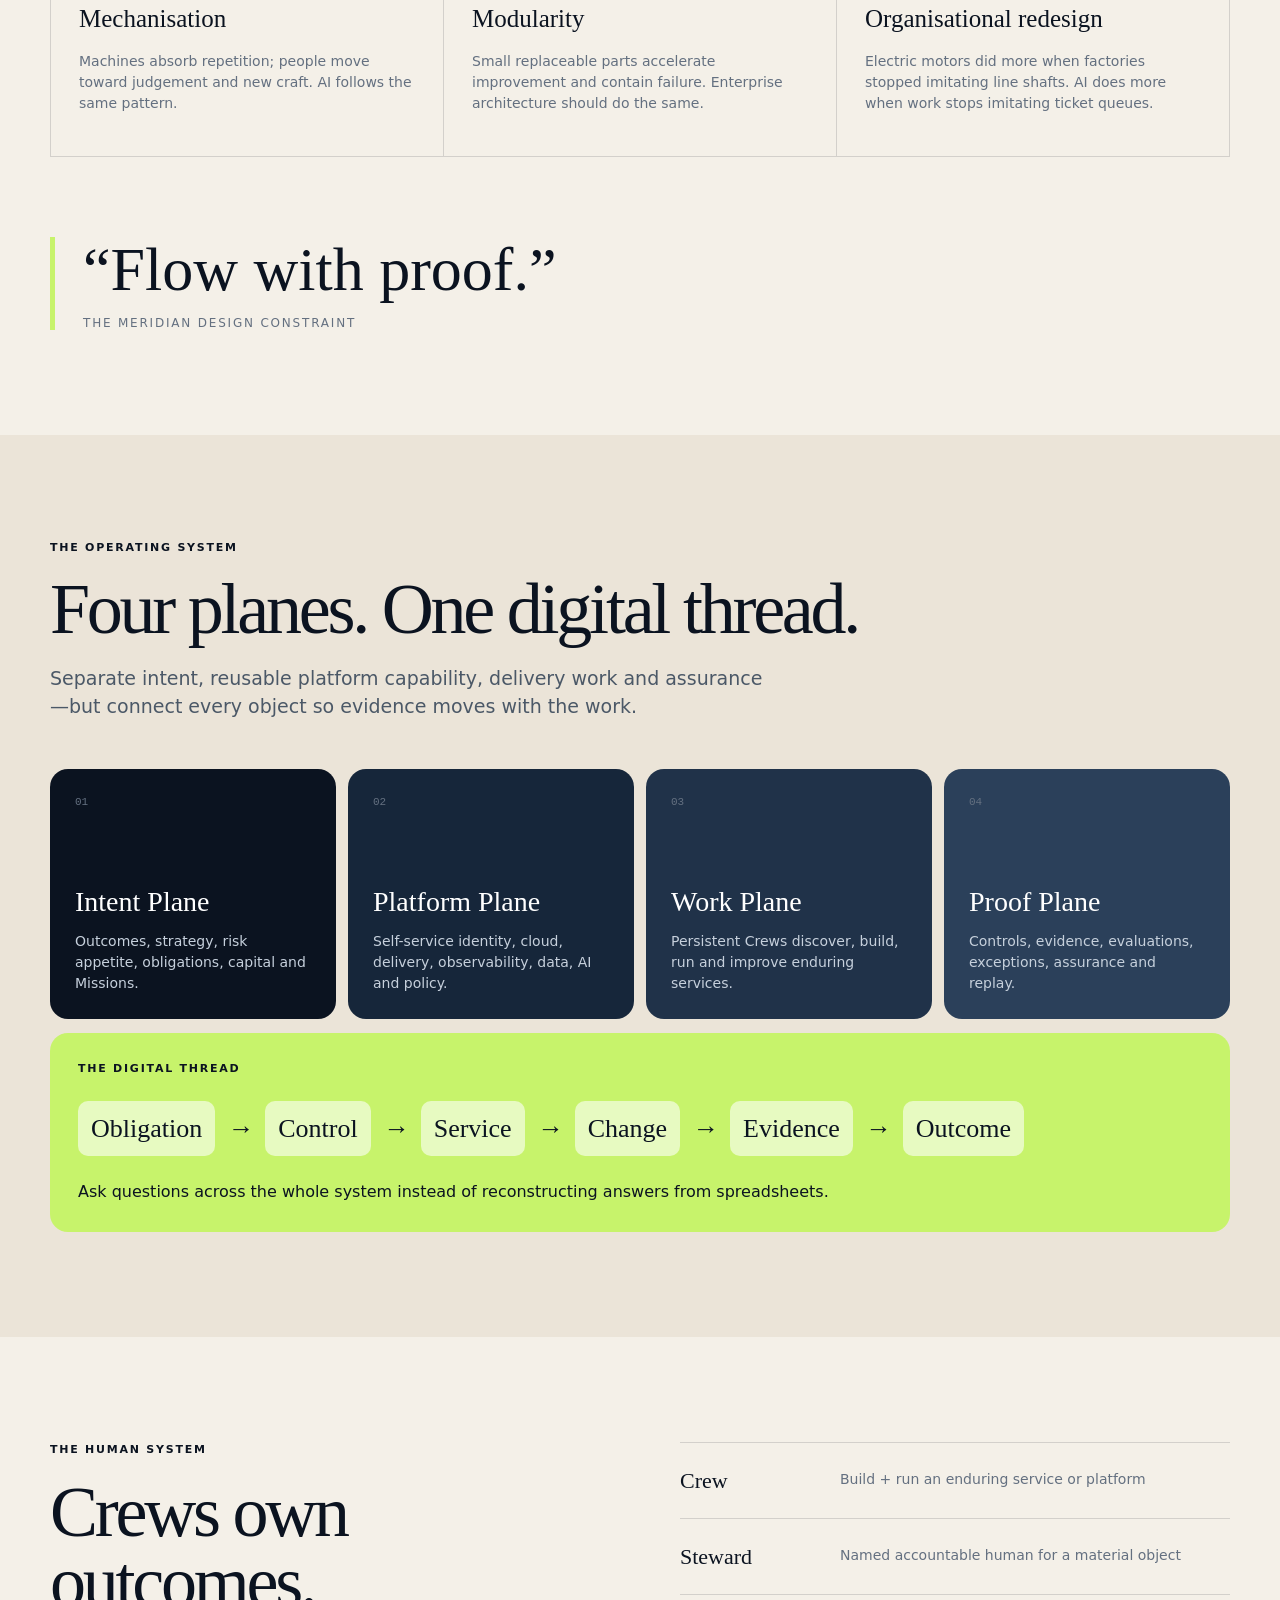
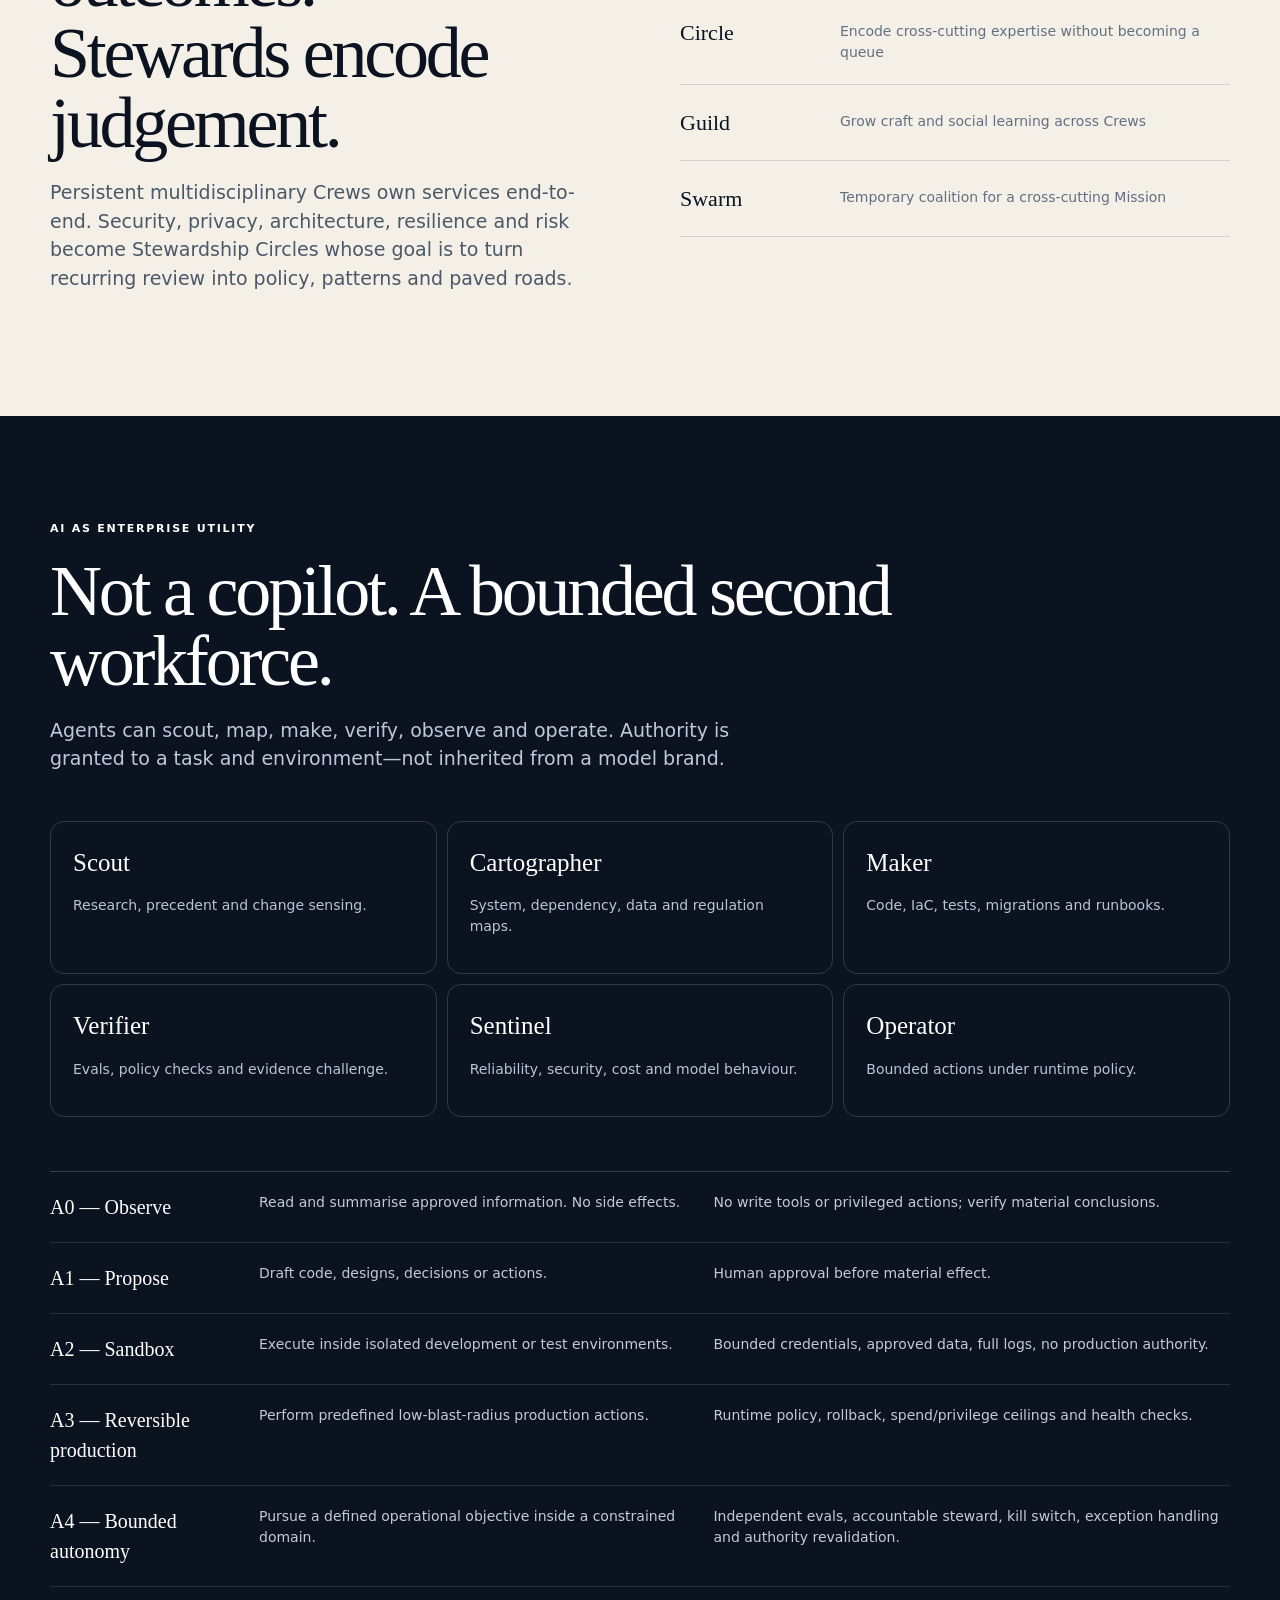
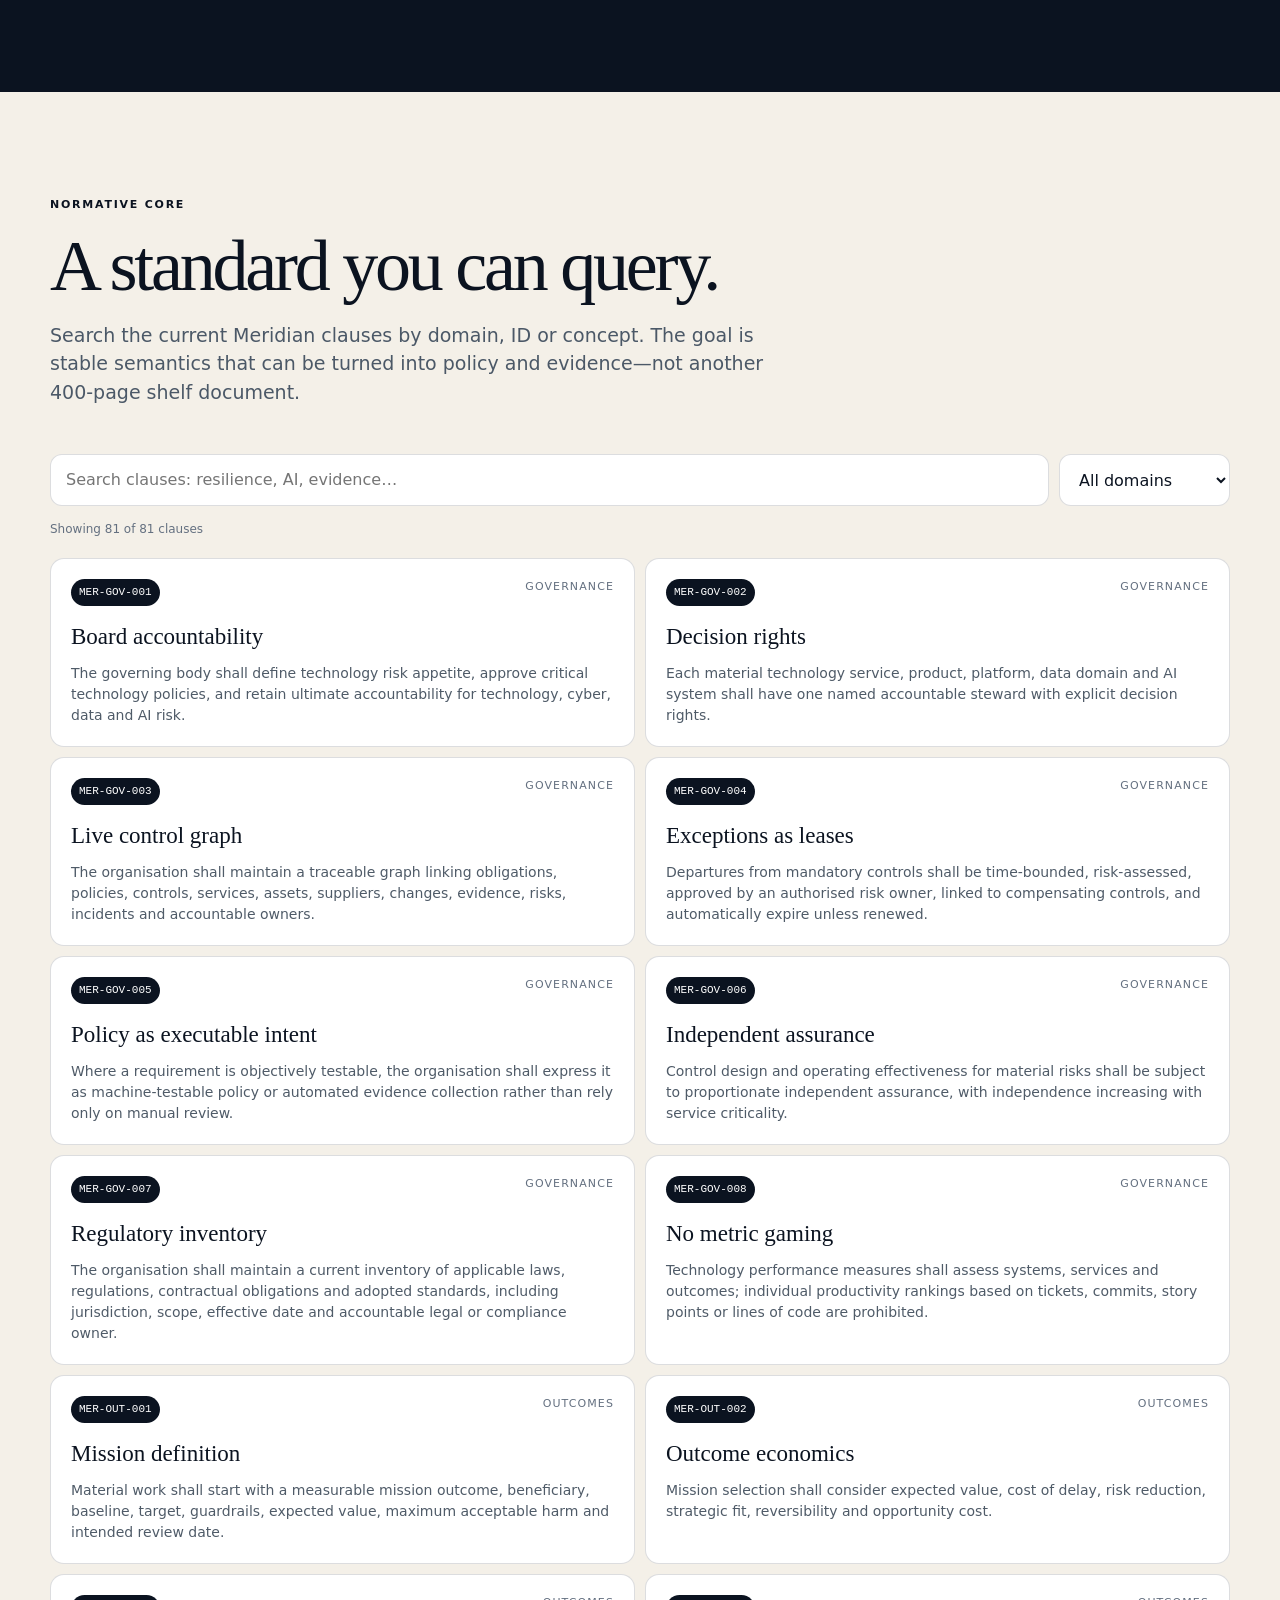
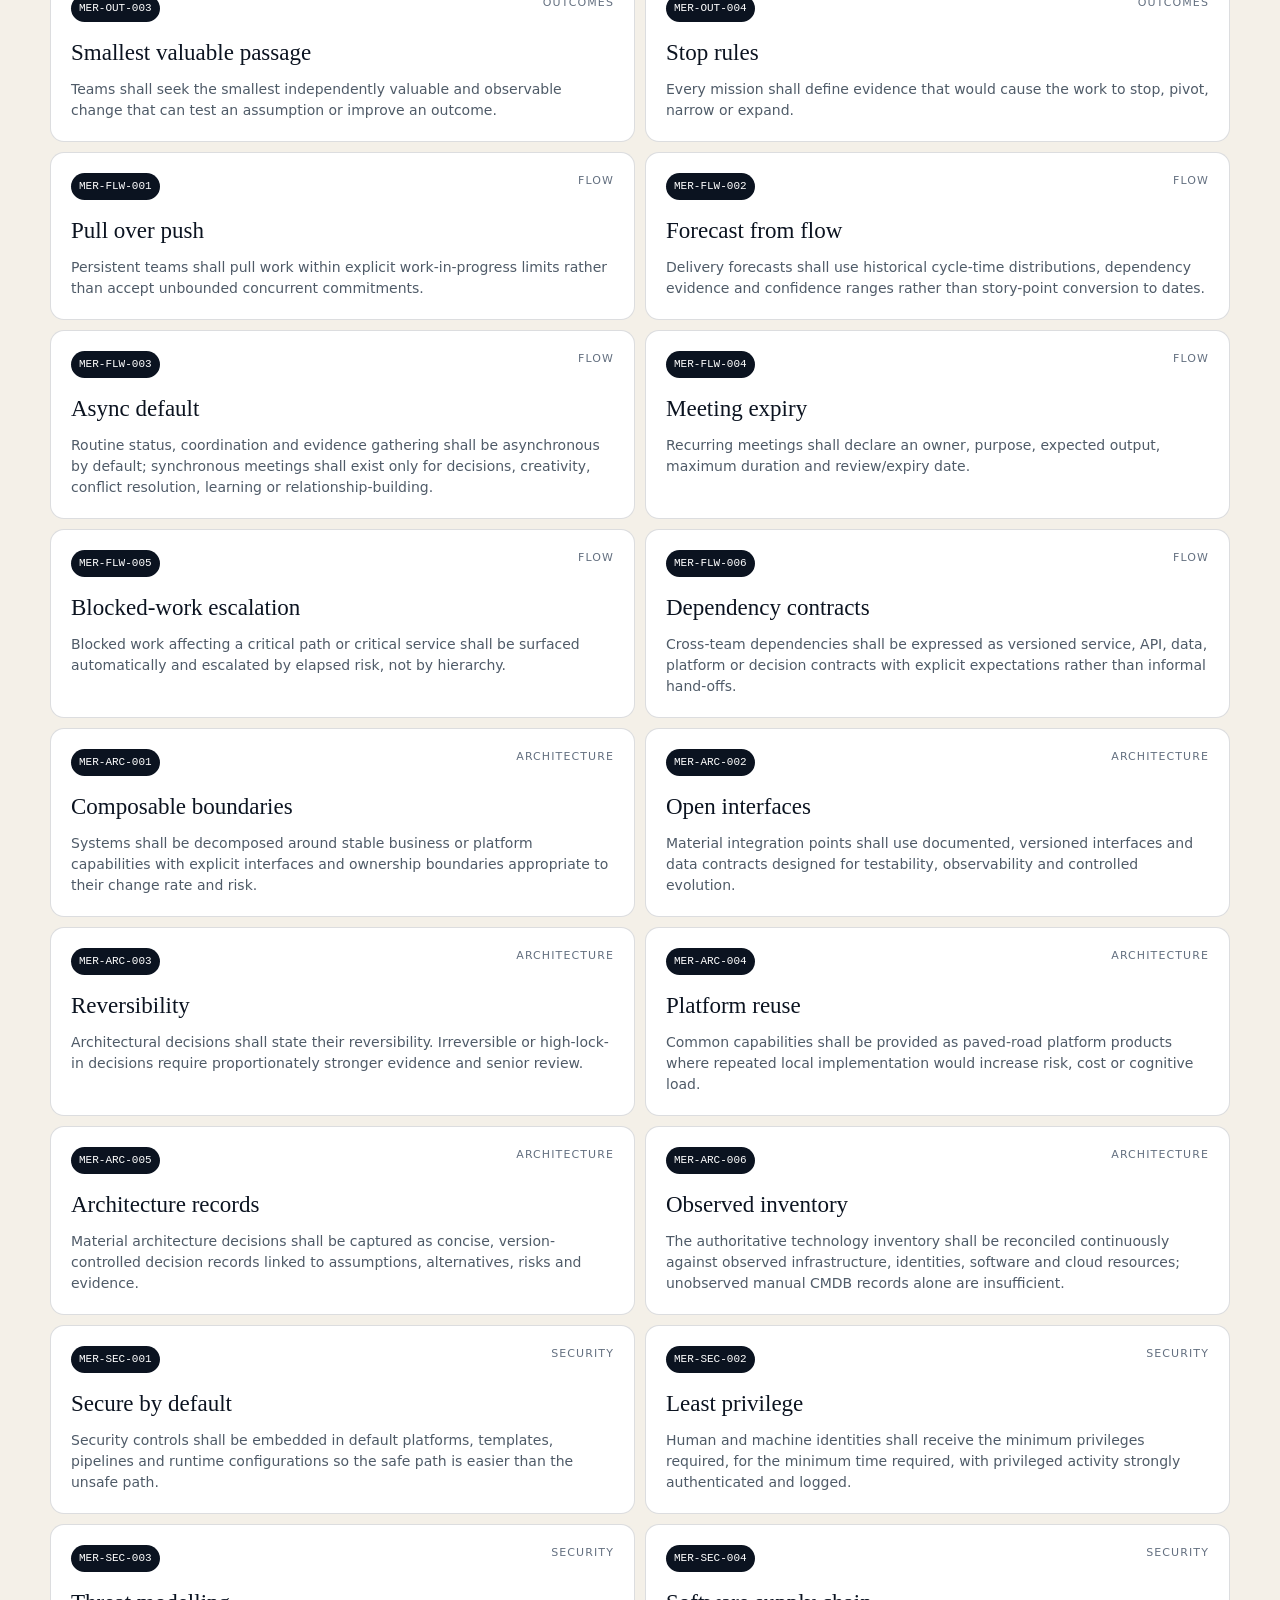
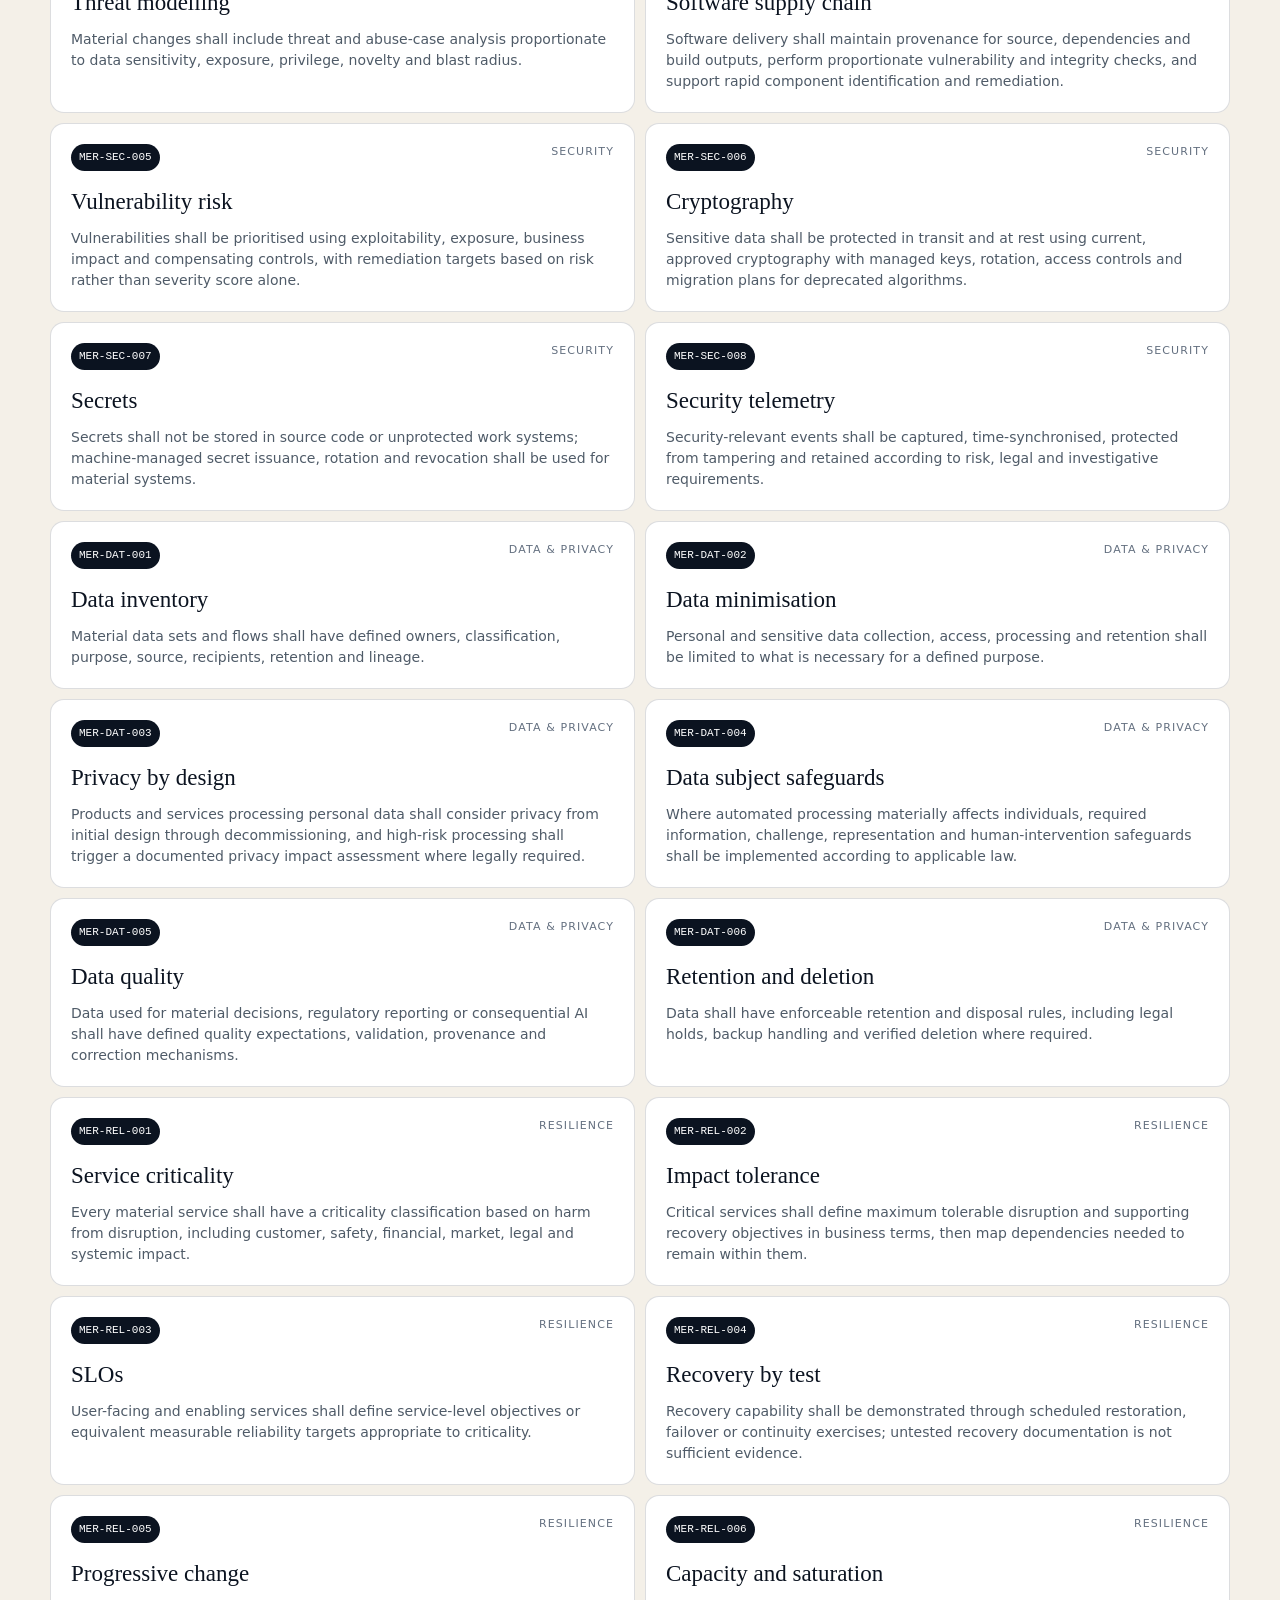
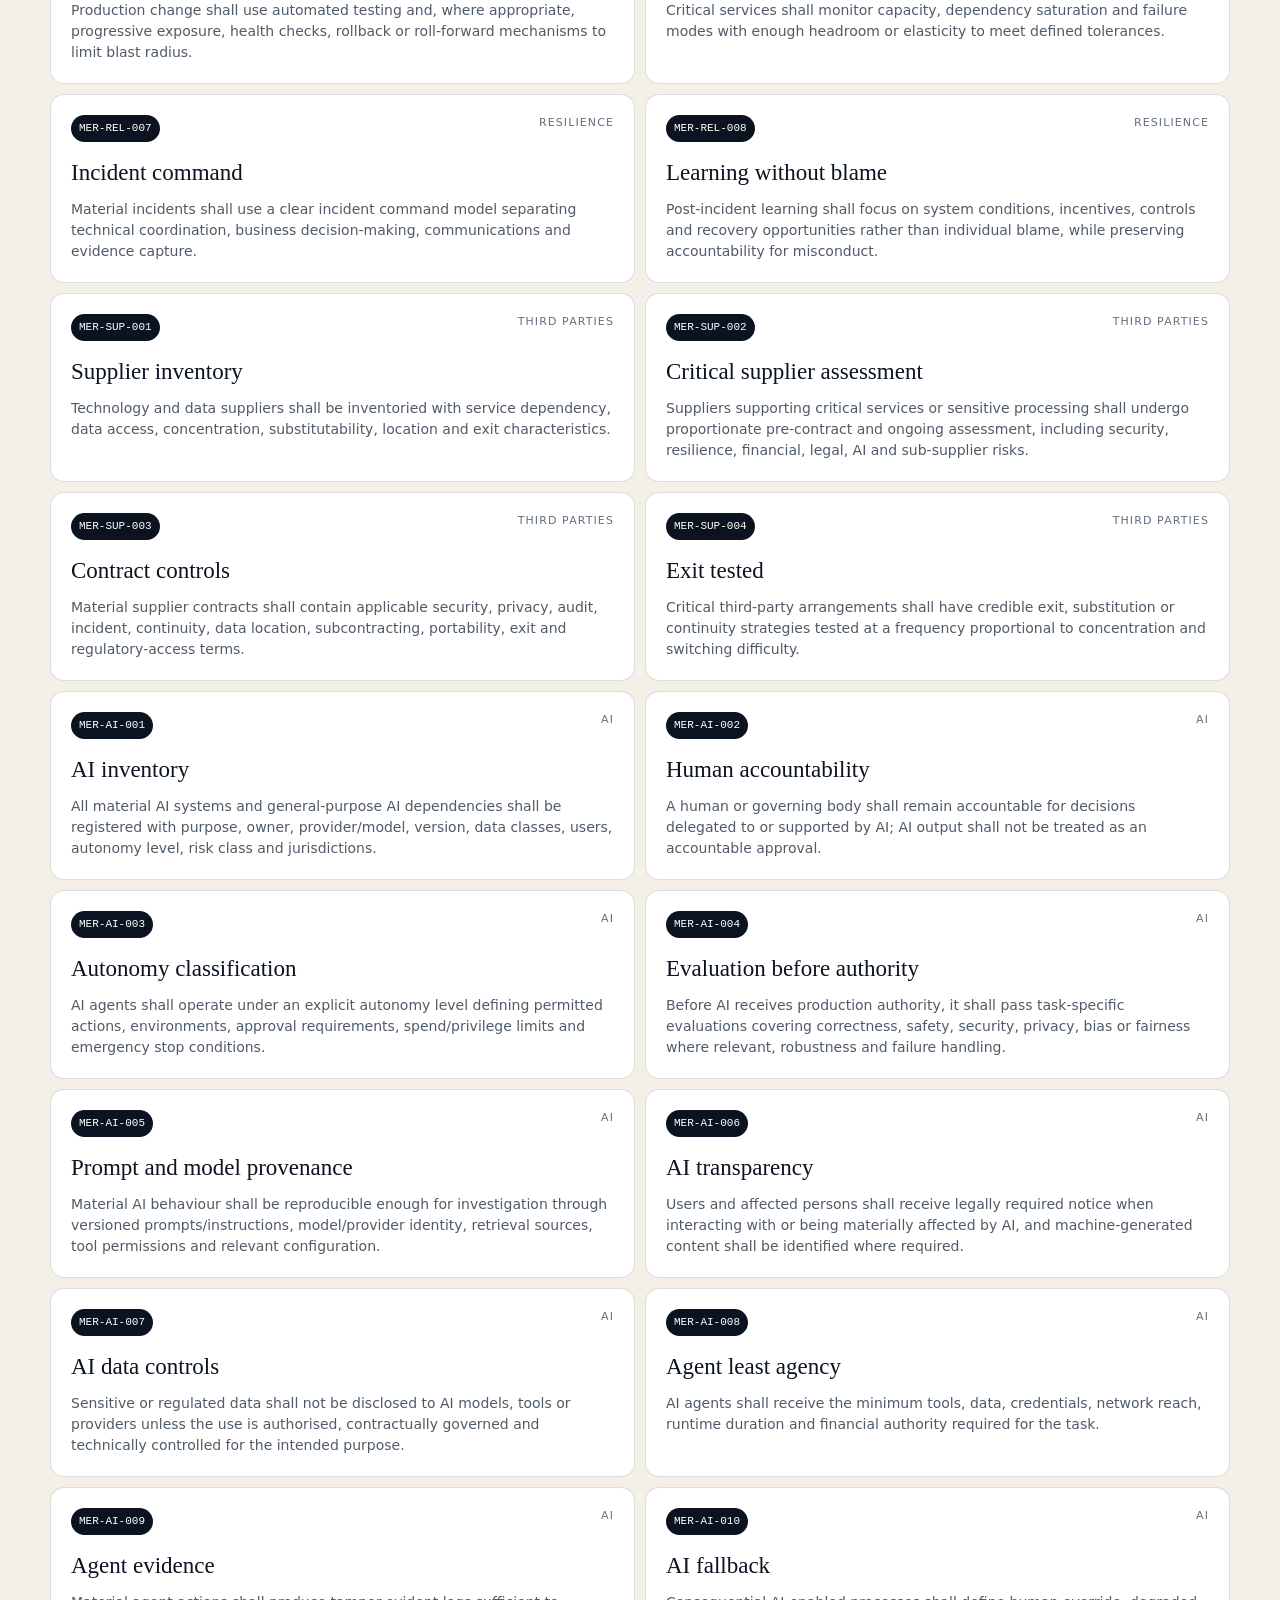
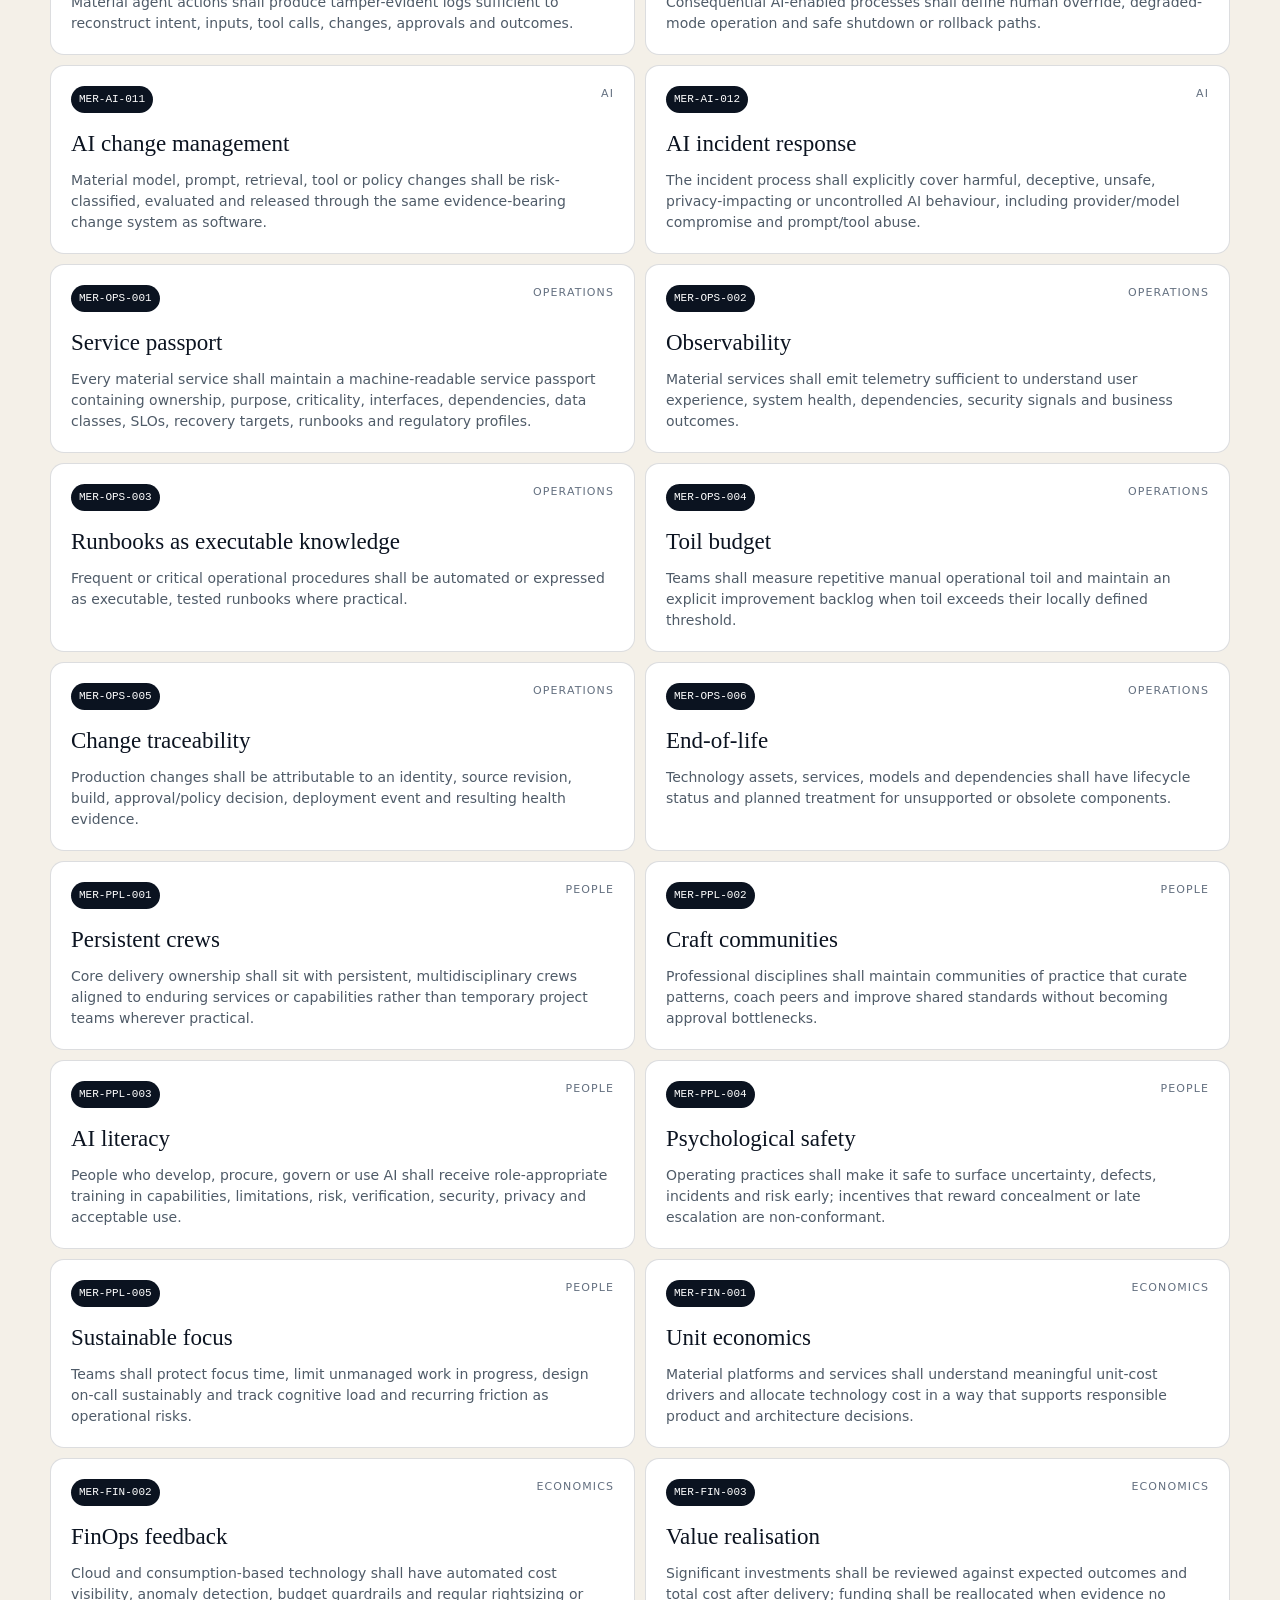
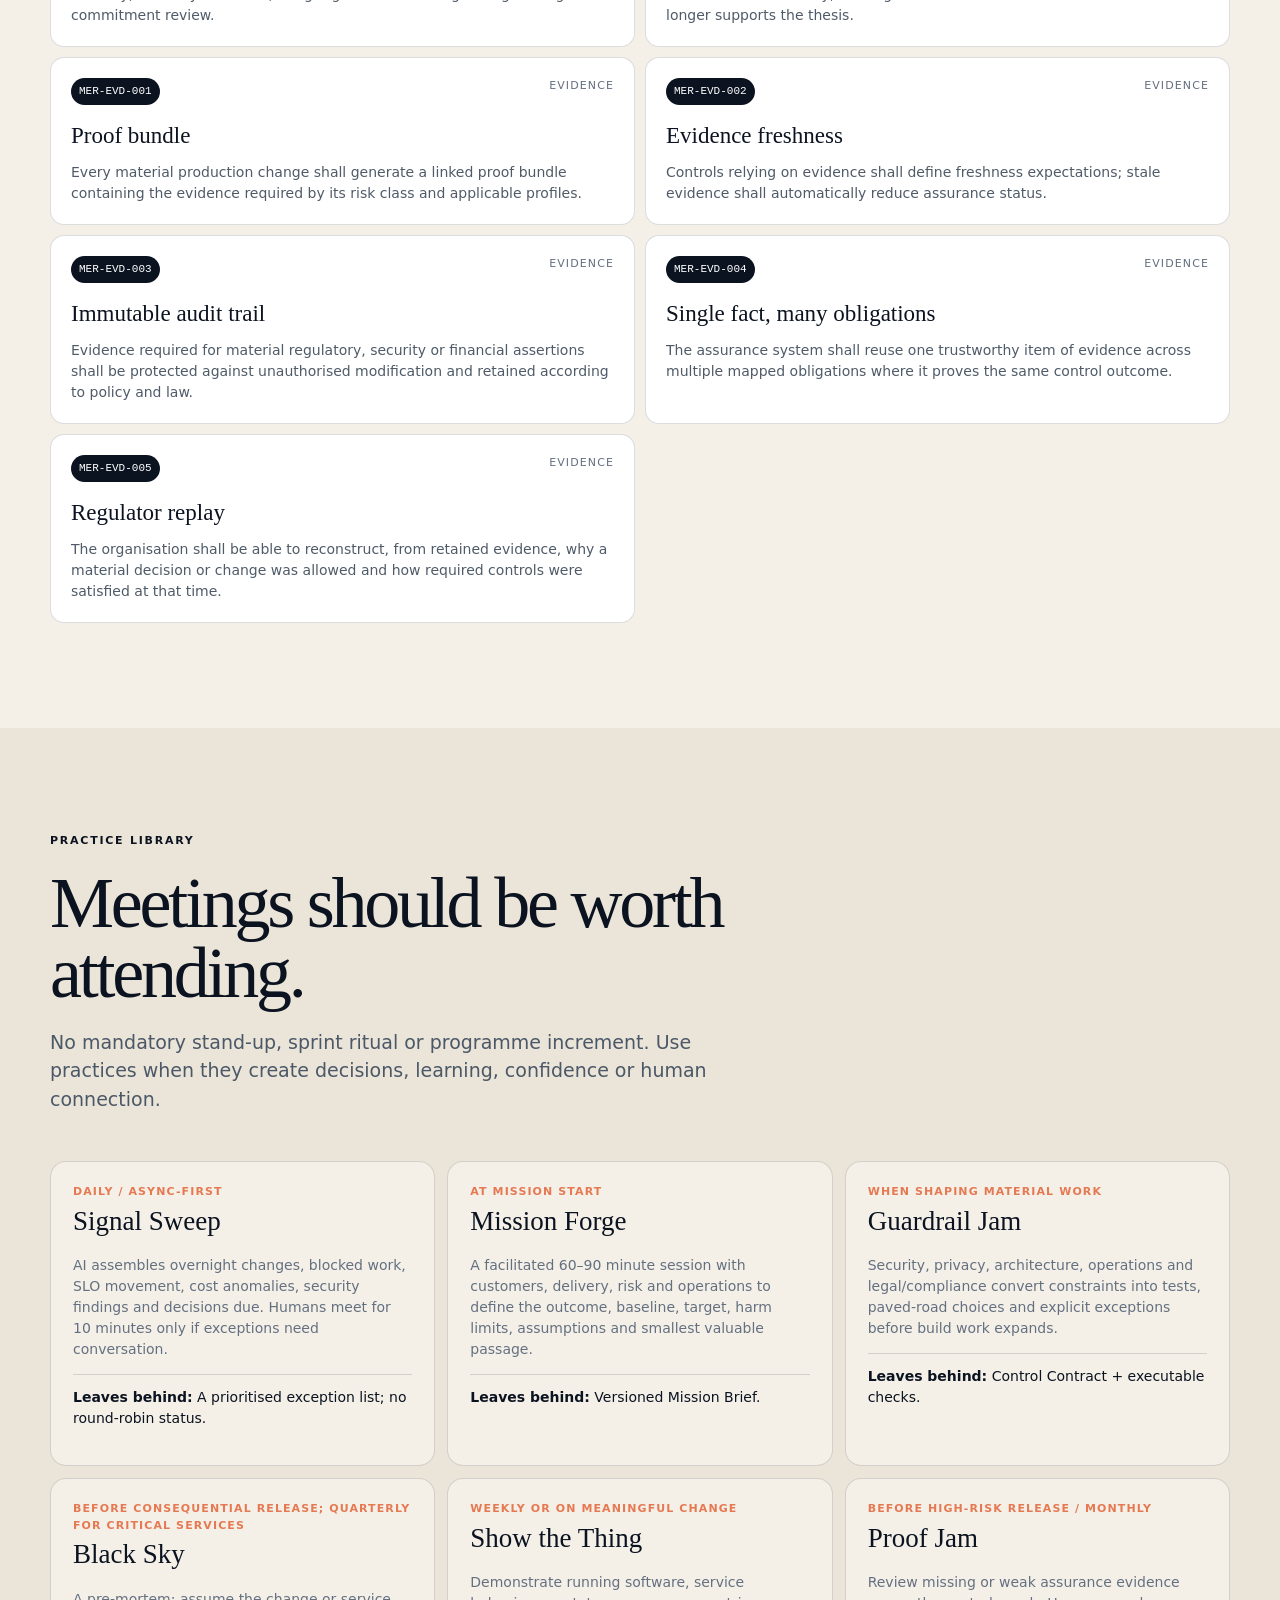
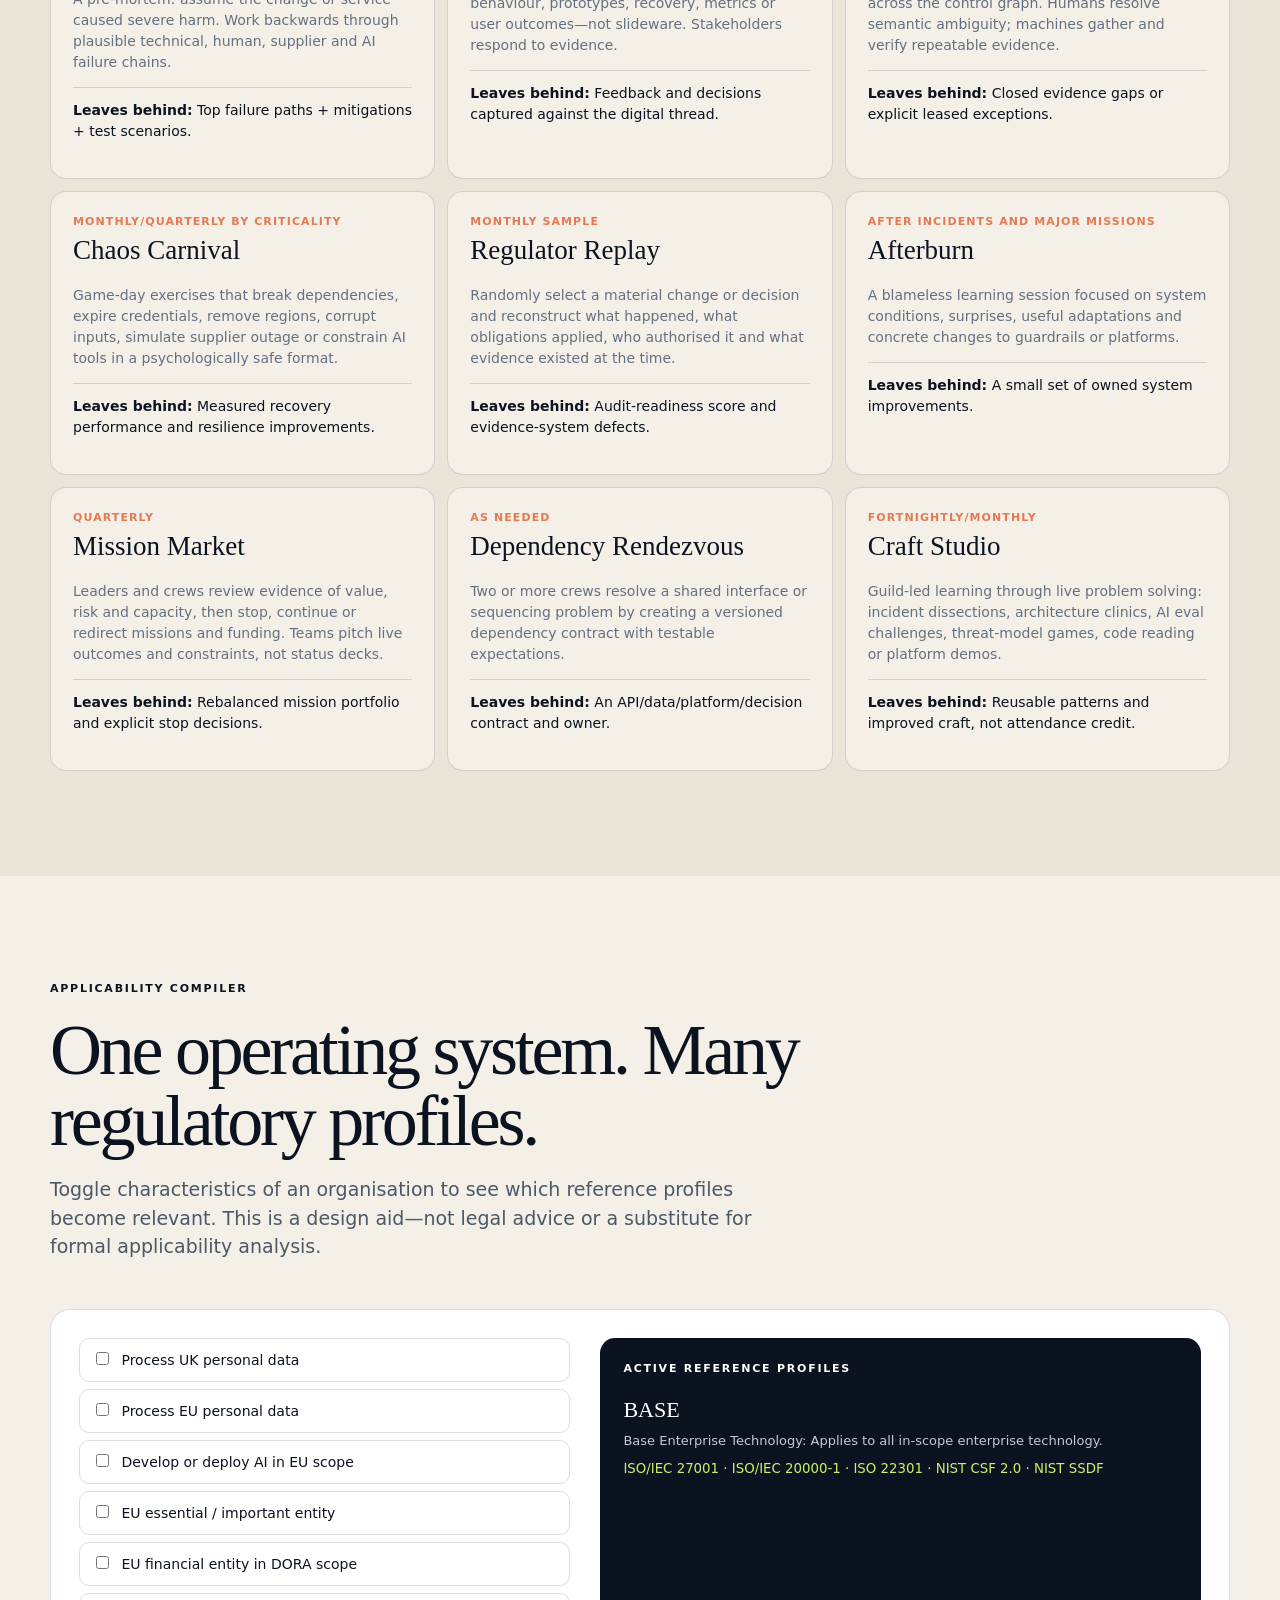
==== commit 5d29f2e0: "Revert "Clarify scope across cloud infrastructure, app dev and enterprise AI" This reverts commit d7" ====
--- a/index.html
+++ b/index.html
@@ -3,8 +3,8 @@
 <head>
   <meta charset="utf-8">
   <meta name="viewport" content="width=device-width, initial-scale=1">
-  <meta name="description" content="Meridian Standard — enterprise technology operating standard for cloud infrastructure platforms, application development and AI. Built around flow with proof.">
-  <title>Meridian Standard — Cloud Infrastructure · Application Development · Enterprise AI</title>
+  <meta name="description" content="Meridian Standard — an AI-native enterprise technology operating standard built around flow with proof.">
+  <title>Meridian Standard — Flow with proof</title>
   <link rel="stylesheet" href="styles.css">
   <!-- Google Tag Manager -->
   <script>(function(w,d,s,l,i){w[l]=w[l]||[];w[l].push({'gtm.start':new Date().getTime(),event:'gtm.js'});var f=d.getElementsByTagName(s)[0],j=d.createElement(s),dl=l!='dataLayer'?'&l='+l:'';j.async=true;j.src='https://www.googletagmanager.com/gtm.js?id='+i+dl;f.parentNode.insertBefore(j,f);})(window,document,'script','dataLayer','GTM-WZS88GRG');</script>
@@ -26,38 +26,15 @@
 
   <main id="top">
     <section class="hero shell">
-      <div class="eyebrow">Cloud Infrastructure · Application Development · Enterprise AI · Draft v0.1</div>
+      <div class="eyebrow">Enterprise technology operating standard · Draft v0.1</div>
       <h1>Enterprise technology,<br><em>re-industrialised.</em></h1>
-      <p class="lede">Meridian is an AI-native operating standard for cloud infrastructure platforms, application development and enterprise AI. It replaces governance theatre with persistent crews, paved roads, bounded agents and continuous proof—so you move at the speed your risk allows without choosing between delivery and assurance.</p>
+      <p class="lede">Meridian replaces governance theatre with an AI-native control system: persistent crews, paved roads, bounded agents and continuous proof. Move at the speed your risk allows—without choosing between delivery and assurance.</p>
       <div class="hero-actions"><a class="pill" href="#model">Explore the system</a><a class="text-link" href="specification.html">Full specification →</a></div>
       <div class="hero-grid">
         <div><span>01</span><strong>Flow</strong><p>Pull small valuable passages through paved roads.</p></div>
         <div><span>02</span><strong>Proof</strong><p>Generate regulatory and engineering evidence by construction.</p></div>
         <div><span>03</span><strong>Agency</strong><p>Give AI authority only where behaviour is bounded and observable.</p></div>
         <div><span>04</span><strong>Joy</strong><p>Design out status recital, form filling and avoidable cognitive load.</p></div>
-      </div>
-    </section>
-
-    <section class="section domain-scope">
-      <div class="shell">
-        <div class="eyebrow">Scope — three enterprise IT domains</div>
-        <div class="domain-grid">
-          <article>
-            <span>01</span>
-            <h3>Cloud Infrastructure<br>Platform</h3>
-            <p>Self-service cloud, identity, networking, delivery tooling, observability and FinOps—standardised as paved-road platform products that multiply team velocity without multiplying risk.</p>
-          </article>
-          <article>
-            <span>02</span>
-            <h3>Application<br>Development</h3>
-            <p>Persistent crews designing, building and running enduring services through version-controlled change, automated pipelines and evidence-bearing delivery—from first commit to decommission.</p>
-          </article>
-          <article>
-            <span>03</span>
-            <h3>Enterprise<br>AI</h3>
-            <p>Bounded agents operating under explicit autonomy levels—augmenting infrastructure management, development workflows and governance with human accountability at every material step.</p>
-          </article>
-        </div>
       </div>
     </section>
 
@@ -79,8 +56,8 @@
         <div class="section-head"><div class="eyebrow">The operating system</div><h2>Four planes. One digital thread.</h2><p>Separate intent, reusable platform capability, delivery work and assurance—but connect every object so evidence moves with the work.</p></div>
         <div class="planes">
           <article><span>01</span><h3>Intent Plane</h3><p>Outcomes, strategy, risk appetite, obligations, capital and Missions.</p></article>
-          <article><span>02</span><h3>Platform Plane</h3><p>Self-service cloud infrastructure, identity, delivery pipelines, observability, data, AI tooling and policy—consumed by all Crews without repeated local risk.</p></article>
-          <article><span>03</span><h3>Work Plane</h3><p>Persistent Crews discover, build, run and improve enduring applications and services through evidence-bearing, paved-road delivery.</p></article>
+          <article><span>02</span><h3>Platform Plane</h3><p>Self-service identity, cloud, delivery, observability, data, AI and policy.</p></article>
+          <article><span>03</span><h3>Work Plane</h3><p>Persistent Crews discover, build, run and improve enduring services.</p></article>
           <article><span>04</span><h3>Proof Plane</h3><p>Controls, evidence, evaluations, exceptions, assurance and replay.</p></article>
         </div>
         <div class="thread">
@@ -106,7 +83,7 @@
 
     <section id="ai" class="section ai-section">
       <div class="shell">
-        <div class="section-head"><div class="eyebrow">Enterprise AI — domain three</div><h2>Not a copilot. A bounded second workforce.</h2><p>Agents can scout, map, make, verify, observe and operate across cloud infrastructure, application development and governance. Authority is granted to a task and environment—not inherited from a model brand.</p></div>
+        <div class="section-head"><div class="eyebrow">AI as enterprise utility</div><h2>Not a copilot. A bounded second workforce.</h2><p>Agents can scout, map, make, verify, observe and operate. Authority is granted to a task and environment—not inherited from a model brand.</p></div>
         <div class="agent-grid">
           <article><b>Scout</b><p>Research, precedent and change sensing.</p></article><article><b>Cartographer</b><p>System, dependency, data and regulation maps.</p></article><article><b>Maker</b><p>Code, IaC, tests, migrations and runbooks.</p></article><article><b>Verifier</b><p>Evals, policy checks and evidence challenge.</p></article><article><b>Sentinel</b><p>Reliability, security, cost and model behaviour.</p></article><article><b>Operator</b><p>Bounded actions under runtime policy.</p></article>
         </div>
--- a/styles.css
+++ b/styles.css
@@ -1,5 +1,4 @@
 
 :root{--ink:#0b1320;--paper:#f4f0e8;--paper2:#ebe4d8;--acid:#c7f36b;--cyan:#62d8de;--rust:#e57952;--muted:#647080;--line:rgba(11,19,32,.14);--dark:#0b1320;--dark2:#121d2d;--white:#fff;--max:1180px}
-*{box-sizing:border-box}html{scroll-behavior:smooth}body{margin:0;background:var(--paper);color:var(--ink);font-family:Inter,ui-sans-serif,system-ui,-apple-system,BlinkMacSystemFont,"Segoe UI",sans-serif;line-height:1.5}.shell{width:min(var(--max),calc(100% - 40px));margin:0 auto}.nav-wrap{position:sticky;top:0;z-index:50;background:rgba(244,240,232,.92);backdrop-filter:blur(14px);border-bottom:1px solid var(--line)}.nav{height:70px;display:flex;align-items:center;justify-content:space-between;gap:24px}.brand{display:flex;align-items:center;gap:10px;font-size:13px;font-weight:850;letter-spacing:.16em;text-decoration:none;color:inherit}.mark{display:inline-grid;place-items:center;width:31px;height:31px;border:1.5px solid currentColor;border-radius:50%;font-family:Georgia,serif;font-style:italic;font-size:16px}.nav-links{display:flex;gap:24px}.nav-links a,.text-link,footer a{color:inherit;text-decoration:none;font-size:14px}.nav-links a:hover,.text-link:hover,footer a:hover{text-decoration:underline}.pill{display:inline-flex;align-items:center;justify-content:center;background:var(--ink);color:var(--white);padding:13px 20px;border-radius:999px;text-decoration:none;font-weight:750;font-size:14px}.pill.small{padding:9px 14px;font-size:12px}.hero{padding:110px 0 70px}.eyebrow,.mini-label{font-size:11px;font-weight:850;letter-spacing:.16em;text-transform:uppercase}.hero h1,.section h2{font-family:Georgia,"Times New Roman",serif;font-weight:400;letter-spacing:-.045em;line-height:.98;margin:18px 0}.hero h1{font-size:clamp(54px,8vw,104px);max-width:1000px}.hero h1 em,.section h2 em{font-weight:400;color:var(--rust)}.lede{font-size:clamp(19px,2.2vw,27px);max-width:850px;color:#334153;line-height:1.35}.hero-actions{display:flex;align-items:center;gap:22px;margin:34px 0 66px}.hero-grid{border-top:1px solid var(--line);display:grid;grid-template-columns:repeat(4,1fr)}.hero-grid>div{padding:24px 22px 5px 0;border-right:1px solid var(--line)}.hero-grid>div+div{padding-left:22px}.hero-grid>div:last-child{border-right:0}.hero-grid span,.planes span{font-family:ui-monospace,SFMono-Regular,Menlo,monospace;font-size:11px;color:var(--muted)}.hero-grid strong{display:block;font-size:20px;margin:28px 0 5px}.hero-grid p{margin:0;color:var(--muted);font-size:14px}.section{padding:105px 0}.section.alt{background:var(--paper2)}.section-head{max-width:850px;margin-bottom:48px}.section h2{font-size:clamp(42px,5.8vw,72px)}.section-head>p,.split>div>p{font-size:19px;color:#4b5867;max-width:730px}.history-grid{display:grid;grid-template-columns:repeat(3,1fr);border-top:1px solid var(--line);border-left:1px solid var(--line)}.history-grid article{padding:28px;border-right:1px solid var(--line);border-bottom:1px solid var(--line);min-height:180px}.history-grid b{font-family:Georgia,serif;font-size:25px;font-weight:400}.history-grid p{color:var(--muted);font-size:14px}blockquote{font-family:Georgia,serif;font-size:clamp(36px,5vw,62px);margin:80px 0 0;padding-left:28px;border-left:5px solid var(--acid);line-height:1.05}blockquote span{display:block;font-family:Inter,system-ui,sans-serif;font-size:12px;text-transform:uppercase;letter-spacing:.15em;margin-top:15px;color:var(--muted)}.planes{display:grid;grid-template-columns:repeat(4,1fr);gap:12px}.planes article{background:var(--dark);color:white;border-radius:18px;padding:25px;min-height:250px;display:flex;flex-direction:column}.planes article:nth-child(2){background:#16263a}.planes article:nth-child(3){background:#203249}.planes article:nth-child(4){background:#2b405a}.planes h3{font-family:Georgia,serif;font-weight:400;font-size:28px;margin:auto 0 8px}.planes p{font-size:14px;color:#c6d0dc;margin:0}.thread{margin-top:14px;background:var(--acid);border-radius:18px;padding:28px}.thread-title{font-size:11px;font-weight:900;letter-spacing:.16em}.thread-nodes{display:flex;align-items:center;gap:12px;flex-wrap:wrap;font-family:Georgia,serif;font-size:26px;margin:24px 0}.thread-nodes span{background:rgba(255,255,255,.58);padding:8px 13px;border-radius:10px}.thread p{margin:0}.split{display:grid;grid-template-columns:1fr 1fr;gap:80px;align-items:start}.roles{border-top:1px solid var(--line)}.roles div{padding:21px 0;border-bottom:1px solid var(--line);display:grid;grid-template-columns:140px 1fr;gap:20px}.roles strong{font-family:Georgia,serif;font-weight:400;font-size:22px}.roles span{font-size:14px;color:var(--muted);padding-top:5px}.ai-section{background:var(--dark);color:white}.ai-section .section-head p{color:#bdc9d7}.agent-grid{display:grid;grid-template-columns:repeat(3,1fr);gap:10px}.agent-grid article{border:1px solid rgba(255,255,255,.16);padding:22px;border-radius:14px}.agent-grid b{font-family:Georgia,serif;font-size:25px;font-weight:400}.agent-grid p{font-size:14px;color:#b8c5d3}.autonomy{margin-top:54px;border-top:1px solid rgba(255,255,255,.18)}.auto-row{display:grid;grid-template-columns:185px 1fr 1.2fr;gap:24px;padding:20px 0;border-bottom:1px solid rgba(255,255,255,.12)}.auto-row strong{font-family:Georgia,serif;font-size:20px;font-weight:400}.auto-row span{font-size:14px;color:#c1ccd8}.standard-tools{display:flex;gap:10px;margin-bottom:14px}.standard-tools input,.standard-tools select{font:inherit;border:1px solid var(--line);background:#fff;border-radius:12px;padding:13px 15px;color:inherit}.standard-tools input{flex:1}.count{font-size:12px;color:var(--muted);margin:12px 0 20px}.clause-grid{display:grid;grid-template-columns:repeat(2,1fr);gap:10px}.clause{background:#fff;border:1px solid var(--line);border-radius:14px;padding:20px}.clause-top{display:flex;justify-content:space-between;gap:15px;margin-bottom:14px}.clause-id{font-family:ui-monospace,SFMono-Regular,Menlo,monospace;font-size:11px;background:var(--ink);color:white;border-radius:999px;padding:5px 8px}.clause-domain{font-size:11px;color:var(--muted);text-transform:uppercase;letter-spacing:.1em}.clause h3{font-family:Georgia,serif;font-size:23px;font-weight:400;margin:0 0 9px}.clause p{font-size:14px;color:#4f5b68;margin:0}.practice-grid{display:grid;grid-template-columns:repeat(3,1fr);gap:12px}.practice{background:var(--paper);border:1px solid var(--line);padding:22px;border-radius:16px}.practice h3{font-family:Georgia,serif;font-size:27px;font-weight:400;margin:0 0 6px}.practice .trigger{font-size:11px;text-transform:uppercase;letter-spacing:.1em;font-weight:800;color:var(--rust)}.practice p{font-size:14px;color:var(--muted)}.practice .output{padding-top:12px;border-top:1px solid var(--line);color:var(--ink)}.profile-builder{display:grid;grid-template-columns:.9fr 1.1fr;gap:30px;border:1px solid var(--line);border-radius:20px;padding:28px;background:#fff}.checks{display:grid;gap:7px}.checks label{padding:10px 12px;border:1px solid var(--line);border-radius:10px;font-size:14px;cursor:pointer}.checks input{margin-right:8px}.profile-output{background:var(--dark);color:white;border-radius:15px;padding:23px}.profile-chip{border-bottom:1px solid rgba(255,255,255,.14);padding:16px 0}.profile-chip:last-child{border-bottom:0}.profile-chip b{font-family:Georgia,serif;font-size:22px;font-weight:400}.profile-chip p{font-size:13px;color:#bfcbd8;margin:5px 0}.profile-chip small{color:var(--acid)}.manifesto{text-align:center;background:var(--cyan)}.manifesto .shell{max-width:900px}.manifesto h2{font-size:clamp(50px,7vw,88px)}.manifesto p{font-size:20px;margin:25px auto 36px;max-width:760px}footer{background:var(--dark);color:white;padding:48px 0}.footer-grid{display:grid;grid-template-columns:1fr 1fr;gap:40px}.footer-grid p{color:#aab7c5;font-size:13px}.footer-grid a{color:white}.domain-scope{padding-bottom:0}.domain-grid{display:grid;grid-template-columns:repeat(3,1fr);gap:12px;margin-top:28px}.domain-grid article{background:var(--dark);color:white;border-radius:18px;padding:28px 25px}.domain-grid article:nth-child(2){background:#16263a}.domain-grid article:nth-child(3){background:#203249}.domain-grid span{font-family:ui-monospace,SFMono-Regular,Menlo,monospace;font-size:11px;color:#8a98aa}.domain-grid h3{font-family:Georgia,serif;font-weight:400;font-size:26px;margin:12px 0 8px;color:white;line-height:1.1}.domain-grid p{font-size:14px;color:#c6d0dc;margin:0}
-@media(max-width:900px){.nav-links{display:none}.hero-grid,.planes,.history-grid,.agent-grid,.practice-grid,.domain-grid{grid-template-columns:1fr 1fr}.split,.profile-builder{grid-template-columns:1fr}.auto-row{grid-template-columns:1fr}.clause-grid{grid-template-columns:1fr}}@media(max-width:600px){.shell{width:min(var(--max),calc(100% - 26px))}.hero{padding-top:70px}.hero-grid,.planes,.history-grid,.agent-grid,.practice-grid,.domain-grid{grid-template-columns:1fr}.hero-grid>div{border-right:0;border-bottom:1px solid var(--line);padding-left:0!important}.hero-actions{align-items:flex-start;flex-direction:column}.section{padding:78px 0}.standard-tools{flex-direction:column}.footer-grid{grid-template-columns:1fr}.thread-nodes{font-size:20px}.roles div{grid-template-columns:110px 1fr}}
+*{box-sizing:border-box}html{scroll-behavior:smooth}body{margin:0;background:var(--paper);color:var(--ink);font-family:Inter,ui-sans-serif,system-ui,-apple-system,BlinkMacSystemFont,"Segoe UI",sans-serif;line-height:1.5}.shell{width:min(var(--max),calc(100% - 40px));margin:0 auto}.nav-wrap{position:sticky;top:0;z-index:50;background:rgba(244,240,232,.92);backdrop-filter:blur(14px);border-bottom:1px solid var(--line)}.nav{height:70px;display:flex;align-items:center;justify-content:space-between;gap:24px}.brand{display:flex;align-items:center;gap:10px;font-size:13px;font-weight:850;letter-spacing:.16em;text-decoration:none;color:inherit}.mark{display:inline-grid;place-items:center;width:31px;height:31px;border:1.5px solid currentColor;border-radius:50%;font-family:Georgia,serif;font-style:italic;font-size:16px}.nav-links{display:flex;gap:24px}.nav-links a,.text-link,footer a{color:inherit;text-decoration:none;font-size:14px}.nav-links a:hover,.text-link:hover,footer a:hover{text-decoration:underline}.pill{display:inline-flex;align-items:center;justify-content:center;background:var(--ink);color:var(--white);padding:13px 20px;border-radius:999px;text-decoration:none;font-weight:750;font-size:14px}.pill.small{padding:9px 14px;font-size:12px}.hero{padding:110px 0 70px}.eyebrow,.mini-label{font-size:11px;font-weight:850;letter-spacing:.16em;text-transform:uppercase}.hero h1,.section h2{font-family:Georgia,"Times New Roman",serif;font-weight:400;letter-spacing:-.045em;line-height:.98;margin:18px 0}.hero h1{font-size:clamp(54px,8vw,104px);max-width:1000px}.hero h1 em,.section h2 em{font-weight:400;color:var(--rust)}.lede{font-size:clamp(19px,2.2vw,27px);max-width:850px;color:#334153;line-height:1.35}.hero-actions{display:flex;align-items:center;gap:22px;margin:34px 0 66px}.hero-grid{border-top:1px solid var(--line);display:grid;grid-template-columns:repeat(4,1fr)}.hero-grid>div{padding:24px 22px 5px 0;border-right:1px solid var(--line)}.hero-grid>div+div{padding-left:22px}.hero-grid>div:last-child{border-right:0}.hero-grid span,.planes span{font-family:ui-monospace,SFMono-Regular,Menlo,monospace;font-size:11px;color:var(--muted)}.hero-grid strong{display:block;font-size:20px;margin:28px 0 5px}.hero-grid p{margin:0;color:var(--muted);font-size:14px}.section{padding:105px 0}.section.alt{background:var(--paper2)}.section-head{max-width:850px;margin-bottom:48px}.section h2{font-size:clamp(42px,5.8vw,72px)}.section-head>p,.split>div>p{font-size:19px;color:#4b5867;max-width:730px}.history-grid{display:grid;grid-template-columns:repeat(3,1fr);border-top:1px solid var(--line);border-left:1px solid var(--line)}.history-grid article{padding:28px;border-right:1px solid var(--line);border-bottom:1px solid var(--line);min-height:180px}.history-grid b{font-family:Georgia,serif;font-size:25px;font-weight:400}.history-grid p{color:var(--muted);font-size:14px}blockquote{font-family:Georgia,serif;font-size:clamp(36px,5vw,62px);margin:80px 0 0;padding-left:28px;border-left:5px solid var(--acid);line-height:1.05}blockquote span{display:block;font-family:Inter,system-ui,sans-serif;font-size:12px;text-transform:uppercase;letter-spacing:.15em;margin-top:15px;color:var(--muted)}.planes{display:grid;grid-template-columns:repeat(4,1fr);gap:12px}.planes article{background:var(--dark);color:white;border-radius:18px;padding:25px;min-height:250px;display:flex;flex-direction:column}.planes article:nth-child(2){background:#16263a}.planes article:nth-child(3){background:#203249}.planes article:nth-child(4){background:#2b405a}.planes h3{font-family:Georgia,serif;font-weight:400;font-size:28px;margin:auto 0 8px}.planes p{font-size:14px;color:#c6d0dc;margin:0}.thread{margin-top:14px;background:var(--acid);border-radius:18px;padding:28px}.thread-title{font-size:11px;font-weight:900;letter-spacing:.16em}.thread-nodes{display:flex;align-items:center;gap:12px;flex-wrap:wrap;font-family:Georgia,serif;font-size:26px;margin:24px 0}.thread-nodes span{background:rgba(255,255,255,.58);padding:8px 13px;border-radius:10px}.thread p{margin:0}.split{display:grid;grid-template-columns:1fr 1fr;gap:80px;align-items:start}.roles{border-top:1px solid var(--line)}.roles div{padding:21px 0;border-bottom:1px solid var(--line);display:grid;grid-template-columns:140px 1fr;gap:20px}.roles strong{font-family:Georgia,serif;font-weight:400;font-size:22px}.roles span{font-size:14px;color:var(--muted);padding-top:5px}.ai-section{background:var(--dark);color:white}.ai-section .section-head p{color:#bdc9d7}.agent-grid{display:grid;grid-template-columns:repeat(3,1fr);gap:10px}.agent-grid article{border:1px solid rgba(255,255,255,.16);padding:22px;border-radius:14px}.agent-grid b{font-family:Georgia,serif;font-size:25px;font-weight:400}.agent-grid p{font-size:14px;color:#b8c5d3}.autonomy{margin-top:54px;border-top:1px solid rgba(255,255,255,.18)}.auto-row{display:grid;grid-template-columns:185px 1fr 1.2fr;gap:24px;padding:20px 0;border-bottom:1px solid rgba(255,255,255,.12)}.auto-row strong{font-family:Georgia,serif;font-size:20px;font-weight:400}.auto-row span{font-size:14px;color:#c1ccd8}.standard-tools{display:flex;gap:10px;margin-bottom:14px}.standard-tools input,.standard-tools select{font:inherit;border:1px solid var(--line);background:#fff;border-radius:12px;padding:13px 15px;color:inherit}.standard-tools input{flex:1}.count{font-size:12px;color:var(--muted);margin:12px 0 20px}.clause-grid{display:grid;grid-template-columns:repeat(2,1fr);gap:10px}.clause{background:#fff;border:1px solid var(--line);border-radius:14px;padding:20px}.clause-top{display:flex;justify-content:space-between;gap:15px;margin-bottom:14px}.clause-id{font-family:ui-monospace,SFMono-Regular,Menlo,monospace;font-size:11px;background:var(--ink);color:white;border-radius:999px;padding:5px 8px}.clause-domain{font-size:11px;color:var(--muted);text-transform:uppercase;letter-spacing:.1em}.clause h3{font-family:Georgia,serif;font-size:23px;font-weight:400;margin:0 0 9px}.clause p{font-size:14px;color:#4f5b68;margin:0}.practice-grid{display:grid;grid-template-columns:repeat(3,1fr);gap:12px}.practice{background:var(--paper);border:1px solid var(--line);padding:22px;border-radius:16px}.practice h3{font-family:Georgia,serif;font-size:27px;font-weight:400;margin:0 0 6px}.practice .trigger{font-size:11px;text-transform:uppercase;letter-spacing:.1em;font-weight:800;color:var(--rust)}.practice p{font-size:14px;color:var(--muted)}.practice .output{padding-top:12px;border-top:1px solid var(--line);color:var(--ink)}.profile-builder{display:grid;grid-template-columns:.9fr 1.1fr;gap:30px;border:1px solid var(--line);border-radius:20px;padding:28px;background:#fff}.checks{display:grid;gap:7px}.checks label{padding:10px 12px;border:1px solid var(--line);border-radius:10px;font-size:14px;cursor:pointer}.checks input{margin-right:8px}.profile-output{background:var(--dark);color:white;border-radius:15px;padding:23px}.profile-chip{border-bottom:1px solid rgba(255,255,255,.14);padding:16px 0}.profile-chip:last-child{border-bottom:0}.profile-chip b{font-family:Georgia,serif;font-size:22px;font-weight:400}.profile-chip p{font-size:13px;color:#bfcbd8;margin:5px 0}.profile-chip small{color:var(--acid)}.manifesto{text-align:center;background:var(--cyan)}.manifesto .shell{max-width:900px}.manifesto h2{font-size:clamp(50px,7vw,88px)}.manifesto p{font-size:20px;margin:25px auto 36px;max-width:760px}footer{background:var(--dark);color:white;padding:48px 0}.footer-grid{display:grid;grid-template-columns:1fr 1fr;gap:40px}.footer-grid p{color:#aab7c5;font-size:13px}.footer-grid a{color:white}@media(max-width:900px){.nav-links{display:none}.hero-grid,.planes,.history-grid,.agent-grid,.practice-grid{grid-template-columns:1fr 1fr}.split,.profile-builder{grid-template-columns:1fr}.auto-row{grid-template-columns:1fr}.clause-grid{grid-template-columns:1fr}}@media(max-width:600px){.shell{width:min(var(--max),calc(100% - 26px))}.hero{padding-top:70px}.hero-grid,.planes,.history-grid,.agent-grid,.practice-grid{grid-template-columns:1fr}.hero-grid>div{border-right:0;border-bottom:1px solid var(--line);padding-left:0!important}.hero-actions{align-items:flex-start;flex-direction:column}.section{padding:78px 0}.standard-tools{flex-direction:column}.footer-grid{grid-template-columns:1fr}.thread-nodes{font-size:20px}.roles div{grid-template-columns:110px 1fr}}
 .spec-body{background:#f8f6f1}.spec-hero{padding:72px 0 36px;border-bottom:1px solid var(--line)}.spec-hero h1{font-family:Georgia,"Times New Roman",serif;font-size:clamp(48px,7vw,86px);font-weight:400;letter-spacing:-.045em;line-height:1;margin:15px 0}.spec-layout{display:grid;grid-template-columns:250px minmax(0,1fr);gap:60px;align-items:start;padding:48px 0 100px}.spec-toc{position:sticky;top:100px;font-size:12px;max-height:calc(100vh - 130px);overflow:auto;padding-right:10px}.spec-toc b{display:block;font-size:10px;letter-spacing:.15em;text-transform:uppercase;margin-bottom:10px}.spec-toc a{display:block;color:#5d6876;text-decoration:none;padding:5px 0}.spec-toc a:hover{color:var(--ink)}.spec-doc{min-width:0;background:#fff;border:1px solid var(--line);border-radius:18px;padding:clamp(24px,4vw,58px)}.spec-doc h1{display:none}.spec-doc h2{font-family:Georgia,serif;font-size:42px;font-weight:400;letter-spacing:-.035em;line-height:1.05;margin:64px 0 18px;padding-top:10px;border-top:1px solid var(--line)}.spec-doc h2:first-of-type{margin-top:0}.spec-doc h3{font-family:Georgia,serif;font-size:28px;font-weight:400;margin:38px 0 12px}.spec-doc h4{font-size:18px;margin-top:28px}.spec-doc p,.spec-doc li{font-size:15px;color:#334153}.spec-doc strong{color:var(--ink)}.spec-doc blockquote{font-family:Georgia,serif;font-size:26px;margin:30px 0;padding:18px 24px;border-left:4px solid var(--acid);background:#f7f8ef}.spec-doc pre{overflow:auto;background:var(--dark);color:#eef5ff;border-radius:12px;padding:18px;font-size:13px}.spec-doc code{font-family:ui-monospace,SFMono-Regular,Menlo,monospace}.spec-doc :not(pre)>code{background:#eef0f2;padding:2px 5px;border-radius:5px;color:#243247}.spec-doc table{width:100%;border-collapse:collapse;font-size:13px;margin:20px 0 34px}.spec-doc th,.spec-doc td{text-align:left;vertical-align:top;padding:11px;border-bottom:1px solid var(--line)}.spec-doc th{background:#f4f0e8;font-size:11px;text-transform:uppercase;letter-spacing:.04em}.spec-doc a{color:#1c5d72}.spec-doc hr{border:0;border-top:1px solid var(--line);margin:50px 0}.spec-meta{font-size:14px;color:var(--muted);max-width:800px}.spec-actions{display:flex;gap:12px;flex-wrap:wrap;margin-top:24px}.pill.ghost{background:transparent;color:var(--ink);border:1px solid var(--line)}@media(max-width:900px){.spec-layout{grid-template-columns:1fr}.spec-toc{position:static;max-height:none;columns:2}.spec-doc{padding:25px}.spec-doc table{display:block;overflow-x:auto}}@media(max-width:600px){.spec-toc{columns:1}.spec-doc h2{font-size:34px}.spec-doc h3{font-size:25px}}
